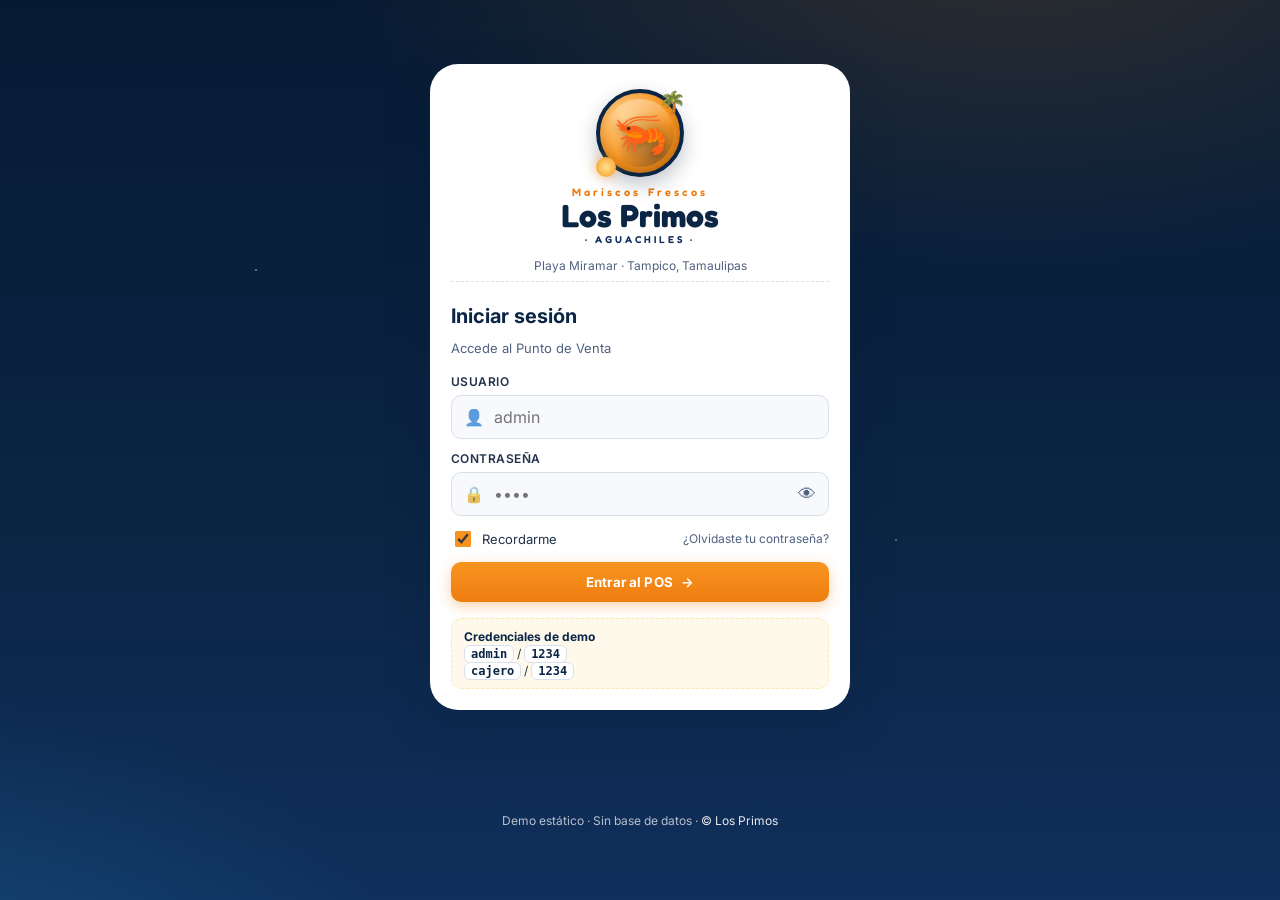
==== pos.html @ 78d5d3b2 "Initial commit: POS demo Mariscos Frescos Los Primos Static POS demo with login, sales, products, me" ====
<!DOCTYPE html>
<html lang="es">
<head>
  <meta charset="UTF-8" />
  <meta name="viewport" content="width=device-width, initial-scale=1.0, viewport-fit=cover" />
  <meta name="theme-color" content="#0b2545" />
  <title>Los Primos · Punto de Venta</title>
  <link rel="stylesheet" href="assets/styles.css" />
  <link rel="preconnect" href="https://fonts.googleapis.com">
  <link rel="preconnect" href="https://fonts.gstatic.com" crossorigin>
  <link href="https://fonts.googleapis.com/css2?family=Fredoka:wght@500;600;700&family=Inter:wght@400;500;600;700;800&display=swap" rel="stylesheet">
</head>
<body class="app-body">
  <!-- Top bar -->
  <header class="topbar">
    <button class="menu-btn" id="openMenu" aria-label="Abrir menú">☰</button>
    <div class="topbar-brand">
      <div class="mini-logo">🦐</div>
      <div class="topbar-title">
        <strong>Los Primos</strong>
        <small id="topbarSection">Punto de Venta</small>
      </div>
    </div>
    <div class="topbar-actions">
      <span class="user-chip" id="userChip">👤 admin</span>
      <button class="btn-ghost" id="logoutBtn" title="Cerrar sesión">Salir</button>
    </div>
  </header>

  <!-- Side navigation -->
  <aside class="sidebar" id="sidebar">
    <div class="sidebar-header">
      <div class="brand-circle small">
        <span class="brand-emoji">🦐</span>
      </div>
      <div>
        <strong>Los Primos</strong>
        <small>Playa Miramar</small>
      </div>
      <button class="close-btn" id="closeMenu" aria-label="Cerrar">✕</button>
    </div>
    <nav class="nav">
      <button class="nav-item active" data-view="venta"><span class="ni">🧾</span> Venta</button>
      <button class="nav-item" data-view="productos"><span class="ni">🐟</span> Productos</button>
      <button class="nav-item" data-view="merma"><span class="ni">🗑️</span> Merma</button>
      <button class="nav-item" data-view="corte-diario"><span class="ni">📅</span> Corte diario</button>
      <button class="nav-item" data-view="corte-mensual"><span class="ni">📊</span> Corte mensual</button>
      <button class="nav-item" data-view="dashboard"><span class="ni">📈</span> Dashboard</button>
    </nav>
    <div class="sidebar-foot">
      <button class="btn-ghost block" id="resetDemo">Reiniciar demo</button>
    </div>
  </aside>
  <div class="scrim" id="scrim"></div>

  <!-- Bottom nav (mobile) -->
  <nav class="bottom-nav">
    <button class="bn-item active" data-view="venta"><span>🧾</span><em>Venta</em></button>
    <button class="bn-item" data-view="productos"><span>🐟</span><em>Productos</em></button>
    <button class="bn-item" data-view="merma"><span>🗑️</span><em>Merma</em></button>
    <button class="bn-item" data-view="corte-diario"><span>📅</span><em>Corte</em></button>
    <button class="bn-item" data-view="dashboard"><span>📈</span><em>Panel</em></button>
  </nav>

  <!-- Main content -->
  <main class="app-main" id="appMain">

    <!-- VIEW: Venta -->
    <section class="view" data-view="venta">
      <div class="pos-grid">
        <div class="pos-products">
          <div class="filter-row">
            <div class="search-box">
              <span>🔎</span>
              <input id="searchProduct" type="search" placeholder="Buscar producto..." />
            </div>
            <div class="chips" id="categoryChips"></div>
          </div>
          <div class="product-grid" id="productGrid"></div>
        </div>

        <aside class="pos-cart">
          <div class="cart-header">
            <h3>Ticket</h3>
            <span class="cart-count" id="cartCount">0 artículos</span>
          </div>
          <div class="cart-items" id="cartItems">
            <div class="empty-state">
              <span>🛒</span>
              <p>Agrega productos para empezar</p>
            </div>
          </div>
          <div class="cart-summary">
            <div class="row"><span>Subtotal</span><strong id="sumSub">$0.00</strong></div>
            <div class="row"><span>IVA (16%)</span><strong id="sumTax">$0.00</strong></div>
            <div class="row total"><span>Total</span><strong id="sumTotal">$0.00</strong></div>
          </div>
          <div class="pay-methods">
            <button class="pay-btn active" data-method="efectivo">💵 Efectivo</button>
            <button class="pay-btn" data-method="tarjeta">💳 Tarjeta</button>
            <button class="pay-btn" data-method="transferencia">📱 Transfer</button>
          </div>
          <button class="btn-primary btn-block big" id="btnCharge" disabled>Cobrar</button>
          <button class="btn-ghost btn-block" id="btnClearCart">Vaciar ticket</button>
        </aside>
      </div>
    </section>

    <!-- VIEW: Productos -->
    <section class="view hidden" data-view="productos">
      <div class="view-head">
        <h2>Productos</h2>
        <p class="muted">Catálogo con costo, precio, margen y stock</p>
      </div>
      <div class="stat-cards">
        <div class="stat-card"><small>Productos</small><strong id="stProd">0</strong></div>
        <div class="stat-card"><small>Valor de inventario</small><strong id="stInv">$0</strong></div>
        <div class="stat-card"><small>Margen promedio</small><strong id="stMarg">0%</strong></div>
        <div class="stat-card"><small>Stock bajo</small><strong id="stLow">0</strong></div>
      </div>
      <div class="table-wrap">
        <table class="data-table" id="productsTable">
          <thead>
            <tr>
              <th>Producto</th>
              <th class="hide-sm">Categoría</th>
              <th>Costo</th>
              <th>Precio</th>
              <th class="hide-sm">Margen</th>
              <th>Stock</th>
            </tr>
          </thead>
          <tbody></tbody>
        </table>
      </div>
    </section>

    <!-- VIEW: Merma -->
    <section class="view hidden" data-view="merma">
      <div class="view-head">
        <h2>Merma</h2>
        <p class="muted">Registra producto perdido, caducado o dañado</p>
      </div>

      <div class="two-col">
        <form class="card" id="mermaForm">
          <h3>Registrar merma</h3>
          <label class="field">
            <span class="field-label">Producto</span>
            <div class="field-input">
              <select id="mermaProd" required></select>
            </div>
          </label>
          <label class="field">
            <span class="field-label">Cantidad</span>
            <div class="field-input">
              <input id="mermaQty" type="number" min="1" value="1" required />
            </div>
          </label>
          <label class="field">
            <span class="field-label">Motivo</span>
            <div class="field-input">
              <select id="mermaReason">
                <option value="Caducidad">Caducidad</option>
                <option value="Dañado">Dañado</option>
                <option value="Mal manejo">Mal manejo</option>
                <option value="Cortesía">Cortesía</option>
                <option value="Otro">Otro</option>
              </select>
            </div>
          </label>
          <button class="btn-primary btn-block" type="submit">Registrar merma</button>
        </form>

        <div class="card">
          <h3>Resumen</h3>
          <div class="stat-cards inline">
            <div class="stat-card"><small>Merma hoy</small><strong id="mermaToday">$0</strong></div>
            <div class="stat-card"><small>Merma del mes</small><strong id="mermaMonth">$0</strong></div>
          </div>
          <div class="table-wrap tight">
            <table class="data-table" id="mermaTable">
              <thead>
                <tr><th>Fecha</th><th>Producto</th><th>Cant.</th><th>Motivo</th><th>Costo</th></tr>
              </thead>
              <tbody></tbody>
            </table>
          </div>
        </div>
      </div>
    </section>

    <!-- VIEW: Corte diario -->
    <section class="view hidden" data-view="corte-diario">
      <div class="view-head">
        <h2>Corte diario</h2>
        <p class="muted">Resumen de ventas del día</p>
      </div>
      <div class="filter-row">
        <label class="field inline">
          <span class="field-label">Fecha</span>
          <div class="field-input"><input type="date" id="cutDate" /></div>
        </label>
      </div>

      <div class="stat-cards">
        <div class="stat-card accent"><small>Total del día</small><strong id="cdTotal">$0</strong></div>
        <div class="stat-card"><small>Tickets</small><strong id="cdTickets">0</strong></div>
        <div class="stat-card"><small>Costo</small><strong id="cdCost">$0</strong></div>
        <div class="stat-card"><small>Utilidad estimada</small><strong id="cdProfit">$0</strong></div>
      </div>

      <div class="two-col">
        <div class="card">
          <h3>Por método de pago</h3>
          <div id="cdByMethod" class="method-list"></div>
        </div>
        <div class="card">
          <h3>Productos vendidos</h3>
          <div class="table-wrap tight">
            <table class="data-table" id="cdProducts">
              <thead><tr><th>Producto</th><th>Cant.</th><th>Ventas</th></tr></thead>
              <tbody></tbody>
            </table>
          </div>
        </div>
      </div>

      <div class="card">
        <h3>Tickets del día</h3>
        <div class="table-wrap tight">
          <table class="data-table" id="cdTicketList">
            <thead><tr><th>Hora</th><th>Ticket</th><th class="hide-sm">Método</th><th>Artículos</th><th>Total</th></tr></thead>
            <tbody></tbody>
          </table>
        </div>
      </div>
    </section>

    <!-- VIEW: Corte mensual -->
    <section class="view hidden" data-view="corte-mensual">
      <div class="view-head">
        <h2>Corte mensual</h2>
        <p class="muted">Consolidado del mes en curso</p>
      </div>
      <div class="filter-row">
        <label class="field inline">
          <span class="field-label">Mes</span>
          <div class="field-input"><input type="month" id="cutMonth" /></div>
        </label>
      </div>

      <div class="stat-cards">
        <div class="stat-card accent"><small>Ventas del mes</small><strong id="cmTotal">$0</strong></div>
        <div class="stat-card"><small>Tickets</small><strong id="cmTickets">0</strong></div>
        <div class="stat-card"><small>Ticket promedio</small><strong id="cmAvg">$0</strong></div>
        <div class="stat-card"><small>Utilidad estimada</small><strong id="cmProfit">$0</strong></div>
        <div class="stat-card warn"><small>Merma del mes</small><strong id="cmMerma">$0</strong></div>
        <div class="stat-card"><small>Mejor día</small><strong id="cmBest">—</strong></div>
      </div>

      <div class="card">
        <h3>Ventas por día</h3>
        <div class="bar-chart" id="cmChart"></div>
      </div>

      <div class="two-col">
        <div class="card">
          <h3>Top productos</h3>
          <div class="table-wrap tight">
            <table class="data-table" id="cmTop">
              <thead><tr><th>Producto</th><th>Cant.</th><th>Ventas</th></tr></thead>
              <tbody></tbody>
            </table>
          </div>
        </div>
        <div class="card">
          <h3>Métodos de pago</h3>
          <div id="cmByMethod" class="method-list"></div>
        </div>
      </div>
    </section>

    <!-- VIEW: Dashboard -->
    <section class="view hidden" data-view="dashboard">
      <div class="view-head">
        <h2>Dashboard</h2>
        <p class="muted">Vista general del negocio</p>
      </div>
      <div class="stat-cards">
        <div class="stat-card accent"><small>Ventas hoy</small><strong id="dbToday">$0</strong></div>
        <div class="stat-card"><small>Ventas del mes</small><strong id="dbMonth">$0</strong></div>
        <div class="stat-card"><small>Utilidad del mes</small><strong id="dbProfit">$0</strong></div>
        <div class="stat-card warn"><small>Merma del mes</small><strong id="dbMerma">$0</strong></div>
      </div>
      <div class="two-col">
        <div class="card">
          <h3>Últimos 7 días</h3>
          <div class="bar-chart small" id="dbChart"></div>
        </div>
        <div class="card">
          <h3>Productos más vendidos</h3>
          <ul class="rank-list" id="dbTop"></ul>
        </div>
      </div>
    </section>

  </main>

  <!-- Charge modal -->
  <div class="modal hidden" id="chargeModal">
    <div class="modal-card">
      <h3>Cobrar</h3>
      <div class="pay-total">
        <span>Total a cobrar</span>
        <strong id="modalTotal">$0.00</strong>
      </div>
      <label class="field">
        <span class="field-label">Recibido</span>
        <div class="field-input">
          <input id="cashReceived" type="number" min="0" step="0.01" />
        </div>
      </label>
      <div class="quick-cash">
        <button data-cash="100">$100</button>
        <button data-cash="200">$200</button>
        <button data-cash="500">$500</button>
        <button data-cash="1000">$1,000</button>
        <button data-cash="exact">Exacto</button>
      </div>
      <div class="pay-change">
        <span>Cambio</span>
        <strong id="cashChange">$0.00</strong>
      </div>
      <div class="modal-actions">
        <button class="btn-ghost" id="cancelCharge">Cancelar</button>
        <button class="btn-primary" id="confirmCharge">Confirmar cobro</button>
      </div>
    </div>
  </div>

  <!-- Ticket modal -->
  <div class="modal hidden" id="ticketModal">
    <div class="modal-card">
      <div class="ticket">
        <div class="ticket-brand">
          <div class="brand-circle small"><span>🦐</span></div>
          <div>
            <strong>Mariscos Frescos Los Primos</strong>
            <small>Playa Miramar · Tampico, Tam.</small>
            <small>Tel. 833 265 0387</small>
          </div>
        </div>
        <div class="ticket-meta">
          <div><span>Ticket</span><strong id="tkNum">#0001</strong></div>
          <div><span>Fecha</span><strong id="tkDate">—</strong></div>
          <div><span>Pago</span><strong id="tkPay">—</strong></div>
        </div>
        <div class="ticket-lines" id="tkLines"></div>
        <div class="ticket-totals">
          <div><span>Subtotal</span><strong id="tkSub">$0.00</strong></div>
          <div><span>IVA</span><strong id="tkTax">$0.00</strong></div>
          <div class="grand"><span>Total</span><strong id="tkTotal">$0.00</strong></div>
        </div>
        <p class="ticket-thanks">¡Gracias por su compra! 🌴🦐</p>
      </div>
      <div class="modal-actions">
        <button class="btn-ghost" id="closeTicket">Cerrar</button>
        <button class="btn-primary" id="newSale">Nueva venta</button>
      </div>
    </div>
  </div>

  <!-- Toasts -->
  <div class="toast-host" id="toastHost"></div>

  <script src="assets/data.js"></script>
  <script src="assets/app.js"></script>
</body>
</html>
---- assets/styles.css ----
/* ============================================================
   Los Primos POS — estilos
   Paleta inspirada en el logo:
   navy #0b2545 / #0f2f5c, naranja #f79420, arena #fff6e6
   ============================================================ */

:root {
  --navy-900: #061a33;
  --navy-800: #0b2545;
  --navy-700: #0f2f5c;
  --navy-600: #17407a;
  --navy-500: #23548f;

  --orange-600: #ef7d10;
  --orange-500: #f79420;
  --orange-400: #ffb04a;

  --sand-50: #fff9ec;
  --sand-100: #fff2d6;
  --sand-200: #ffe6b3;

  --sea-100: #e6f4fb;
  --sea-200: #b9e1f2;
  --sea-500: #2aa4d1;

  --ink-900: #0a1a2f;
  --ink-700: #23324a;
  --ink-500: #4f6180;
  --ink-400: #7889a3;
  --ink-300: #b2becd;
  --ink-200: #d9e0ea;
  --ink-100: #eef2f7;
  --paper: #f7f9fc;
  --white: #ffffff;

  --success: #16a34a;
  --danger: #dc2626;
  --warning: #d97706;

  --radius-xs: 8px;
  --radius-sm: 10px;
  --radius-md: 14px;
  --radius-lg: 20px;
  --radius-xl: 28px;

  --shadow-sm: 0 2px 8px rgba(6, 26, 51, 0.06);
  --shadow-md: 0 8px 24px rgba(6, 26, 51, 0.10);
  --shadow-lg: 0 20px 48px rgba(6, 26, 51, 0.18);

  --font-sans: 'Inter', system-ui, -apple-system, BlinkMacSystemFont, 'Segoe UI', Roboto, Ubuntu, sans-serif;
  --font-display: 'Fredoka', 'Inter', system-ui, sans-serif;
}

* { box-sizing: border-box; }
html, body { margin: 0; padding: 0; }
body {
  font-family: var(--font-sans);
  color: var(--ink-900);
  background: var(--paper);
  -webkit-font-smoothing: antialiased;
  -webkit-tap-highlight-color: transparent;
}
button { font-family: inherit; cursor: pointer; }
a { color: inherit; }
input, select, textarea { font-family: inherit; font-size: 16px; }

.hidden { display: none !important; }
.muted { color: var(--ink-500); }

/* ============================================================
   LOGIN
   ============================================================ */
.login-body {
  min-height: 100dvh;
  min-height: 100vh;
  background:
    radial-gradient(1200px 600px at 80% -10%, rgba(247, 148, 32, 0.18), transparent 60%),
    radial-gradient(900px 500px at -10% 110%, rgba(42, 164, 209, 0.22), transparent 60%),
    linear-gradient(180deg, #061a33 0%, #0b2545 60%, #0f2f5c 100%);
  color: var(--white);
  position: relative;
  overflow-x: hidden;
}
.wave-bg {
  position: absolute; inset: 0;
  background:
    radial-gradient(2px 2px at 20% 30%, rgba(255,255,255,.35) 50%, transparent 60%),
    radial-gradient(1.5px 1.5px at 70% 60%, rgba(255,255,255,.28) 50%, transparent 60%),
    radial-gradient(1px 1px at 40% 80%, rgba(255,255,255,.22) 50%, transparent 60%),
    radial-gradient(1.2px 1.2px at 85% 20%, rgba(255,255,255,.3) 50%, transparent 60%);
  pointer-events: none;
}
.login-shell {
  position: relative;
  display: grid;
  place-items: center;
  gap: 24px;
  padding: 24px 16px 32px;
  min-height: 100dvh;
}
.login-card {
  width: 100%;
  max-width: 420px;
  background: var(--white);
  color: var(--ink-900);
  border-radius: var(--radius-xl);
  padding: 24px 20px 20px;
  box-shadow: var(--shadow-lg);
  border: 1px solid rgba(255,255,255,.5);
}
.brand-badge {
  display: grid;
  place-items: center;
  gap: 6px;
  padding-bottom: 8px;
  border-bottom: 1px dashed var(--ink-200);
  margin-bottom: 18px;
}
.brand-circle {
  width: 88px; height: 88px;
  border-radius: 50%;
  background:
    radial-gradient(circle at 30% 30%, #ffcf87, #f79420 55%, #c96b0a 100%);
  border: 4px solid var(--navy-800);
  display: grid; place-items: center;
  position: relative;
  box-shadow: 0 8px 20px rgba(6,26,51,.25), inset 0 -4px 10px rgba(0,0,0,.15);
}
.brand-circle::before {
  content: "";
  position: absolute; inset: 6px;
  border-radius: 50%;
  background:
    linear-gradient(180deg, rgba(255,255,255,.35), transparent 40%),
    radial-gradient(circle at 70% 80%, rgba(11,37,69,.35), transparent 50%);
  pointer-events: none;
}
.brand-emoji {
  font-size: 44px;
  filter: drop-shadow(0 2px 3px rgba(0,0,0,.25));
  z-index: 1;
}
.brand-palms {
  position: absolute; right: -6px; top: -4px; font-size: 22px;
  transform: rotate(15deg);
}
.brand-sun {
  position: absolute; left: -4px; bottom: -4px;
  width: 20px; height: 20px; border-radius: 50%;
  background: radial-gradient(circle, #ffe28a, #f79420);
  box-shadow: 0 0 12px rgba(247,148,32,.6);
}
.brand-circle.small { width: 40px; height: 40px; border-width: 2px; box-shadow: none; }
.brand-circle.small .brand-emoji { font-size: 22px; }

.brand-title {
  margin: 4px 0 2px;
  text-align: center;
  line-height: 1;
  font-family: var(--font-display);
}
.brand-top {
  display: block;
  font-size: 11px;
  letter-spacing: .28em;
  color: var(--orange-600);
  font-weight: 600;
}
.brand-name {
  display: block;
  font-size: 32px;
  color: var(--navy-800);
  font-weight: 700;
  margin: 2px 0;
}
.brand-sub {
  display: block;
  font-size: 10px;
  letter-spacing: .3em;
  color: var(--navy-700);
  font-weight: 600;
}
.brand-location {
  margin: 6px 0 0;
  font-size: 12px;
  color: var(--ink-500);
  text-align: center;
}

.login-form { display: grid; gap: 12px; }
.form-title { margin: 4px 0 0; font-size: 20px; color: var(--navy-800); }
.form-hint { margin: 0 0 6px; color: var(--ink-500); font-size: 13px; }

.field { display: grid; gap: 6px; }
.field-label {
  font-size: 12px; font-weight: 600;
  color: var(--ink-700); letter-spacing: .04em;
  text-transform: uppercase;
}
.field-input {
  display: flex; align-items: center; gap: 8px;
  background: var(--paper);
  border: 1px solid var(--ink-200);
  border-radius: var(--radius-sm);
  padding: 10px 12px;
  transition: border-color .15s, background .15s, box-shadow .15s;
}
.field-input:focus-within {
  border-color: var(--orange-500);
  background: var(--white);
  box-shadow: 0 0 0 3px rgba(247,148,32,.18);
}
.field-input input, .field-input select {
  border: 0; outline: 0; background: transparent;
  width: 100%; color: var(--ink-900);
}
.field-icon { font-size: 16px; opacity: .7; }
.toggle-eye {
  background: transparent; border: 0; color: var(--ink-500);
  font-size: 18px; padding: 0; line-height: 1;
}
.field.inline { flex: 1; }

.row-between { display: flex; justify-content: space-between; align-items: center; }
.checkbox { display: flex; gap: 8px; align-items: center; font-size: 13px; color: var(--ink-700); }
.checkbox input { width: 16px; height: 16px; accent-color: var(--orange-500); }
.link-muted { font-size: 12px; color: var(--ink-500); text-decoration: none; }
.link-muted:hover { color: var(--orange-600); }

.btn-primary, .btn-ghost {
  border: 0; border-radius: var(--radius-sm);
  font-weight: 700; letter-spacing: .01em;
  padding: 12px 16px;
  display: inline-flex; align-items: center; justify-content: center; gap: 8px;
  transition: transform .05s ease, box-shadow .15s, background .15s, color .15s;
}
.btn-primary {
  background: linear-gradient(180deg, var(--orange-500), var(--orange-600));
  color: var(--white);
  box-shadow: 0 4px 14px rgba(239,125,16,.35);
}
.btn-primary:hover { box-shadow: 0 6px 18px rgba(239,125,16,.45); }
.btn-primary:active { transform: translateY(1px); }
.btn-primary:disabled {
  background: var(--ink-200); color: var(--ink-500);
  cursor: not-allowed; box-shadow: none;
}
.btn-primary.big { padding: 14px 16px; font-size: 16px; }
.btn-ghost {
  background: var(--ink-100); color: var(--ink-700);
}
.btn-ghost:hover { background: var(--ink-200); }
.btn-block { width: 100%; }
.block { display: block; width: 100%; }

.alert-error {
  background: #fee2e2; color: #7f1d1d;
  padding: 10px 12px; border-radius: var(--radius-sm);
  font-size: 13px; border: 1px solid #fecaca;
}

.demo-creds {
  margin-top: 4px;
  background: var(--sand-50); border: 1px dashed var(--sand-200);
  border-radius: var(--radius-sm); padding: 10px 12px;
  font-size: 12px; color: var(--ink-700);
  display: grid; gap: 2px;
}
.demo-creds strong { color: var(--navy-800); }
.demo-creds code {
  background: var(--white); padding: 1px 6px; border-radius: 6px;
  border: 1px solid var(--ink-200); color: var(--navy-800);
  font-weight: 600;
}

.login-foot {
  color: rgba(255,255,255,.7);
  font-size: 12px; text-align: center;
}
.login-foot span { color: rgba(255,255,255,.9); }

/* ============================================================
   APP LAYOUT
   ============================================================ */
.app-body {
  min-height: 100dvh;
  min-height: 100vh;
  background: var(--paper);
  padding-bottom: 76px; /* space for bottom nav on mobile */
}
.topbar {
  position: sticky; top: 0; z-index: 50;
  display: flex; align-items: center; gap: 12px;
  padding: 10px 14px;
  background: linear-gradient(180deg, var(--navy-800), var(--navy-700));
  color: var(--white);
  box-shadow: var(--shadow-sm);
  padding-top: calc(10px + env(safe-area-inset-top));
}
.menu-btn, .close-btn {
  background: rgba(255,255,255,.08);
  border: 1px solid rgba(255,255,255,.14);
  color: var(--white);
  width: 40px; height: 40px; border-radius: 10px;
  font-size: 20px; display: grid; place-items: center;
}
.close-btn { background: transparent; border: 0; margin-left: auto; }
.topbar-brand { display: flex; align-items: center; gap: 10px; }
.mini-logo {
  width: 36px; height: 36px; border-radius: 50%;
  background: radial-gradient(circle at 30% 30%, #ffcf87, #f79420 60%, #c96b0a);
  display: grid; place-items: center; font-size: 18px;
  border: 2px solid rgba(255,255,255,.9);
  box-shadow: inset 0 -3px 6px rgba(0,0,0,.2);
}
.topbar-title { display: grid; line-height: 1.15; }
.topbar-title strong { font-family: var(--font-display); font-weight: 700; font-size: 16px; }
.topbar-title small { color: rgba(255,255,255,.7); font-size: 11px; }
.topbar-actions { margin-left: auto; display: flex; gap: 8px; align-items: center; }
.user-chip {
  background: rgba(255,255,255,.1);
  padding: 6px 10px; border-radius: 999px;
  font-size: 12px; border: 1px solid rgba(255,255,255,.15);
}
.topbar .btn-ghost {
  background: rgba(255,255,255,.1); color: var(--white);
  padding: 8px 12px; font-size: 13px;
  border: 1px solid rgba(255,255,255,.15);
}
.topbar .btn-ghost:hover { background: rgba(255,255,255,.16); }

/* Sidebar */
.sidebar {
  position: fixed; top: 0; left: 0; bottom: 0;
  width: 260px;
  background: var(--white);
  color: var(--ink-900);
  z-index: 100;
  transform: translateX(-100%);
  transition: transform .2s ease;
  display: flex; flex-direction: column;
  box-shadow: var(--shadow-lg);
}
.sidebar.open { transform: translateX(0); }
.sidebar-header {
  display: flex; align-items: center; gap: 10px;
  padding: 14px;
  border-bottom: 1px solid var(--ink-100);
  background: linear-gradient(180deg, var(--navy-800), var(--navy-700));
  color: var(--white);
}
.sidebar-header strong { display: block; font-family: var(--font-display); font-size: 16px; }
.sidebar-header small { display: block; color: rgba(255,255,255,.7); font-size: 11px; }
.sidebar .close-btn { color: var(--white); }
.nav {
  padding: 10px;
  display: grid; gap: 2px;
  overflow-y: auto;
  flex: 1;
}
.nav-item {
  display: flex; align-items: center; gap: 10px;
  padding: 12px 12px; border-radius: 10px;
  border: 0; background: transparent;
  color: var(--ink-700); font-weight: 500;
  text-align: left; font-size: 15px;
}
.nav-item:hover { background: var(--ink-100); }
.nav-item.active {
  background: linear-gradient(90deg, rgba(247,148,32,.12), transparent);
  color: var(--navy-800); font-weight: 700;
  box-shadow: inset 3px 0 0 var(--orange-500);
}
.nav-item .ni { font-size: 18px; width: 22px; text-align: center; }
.sidebar-foot { padding: 12px; border-top: 1px solid var(--ink-100); }

.scrim {
  position: fixed; inset: 0;
  background: rgba(6,26,51,.5);
  z-index: 90;
  opacity: 0; pointer-events: none;
  transition: opacity .2s;
}
.scrim.show { opacity: 1; pointer-events: auto; }

/* Bottom nav (mobile) */
.bottom-nav {
  position: fixed; left: 0; right: 0; bottom: 0;
  background: var(--white);
  display: grid;
  grid-template-columns: repeat(5, 1fr);
  border-top: 1px solid var(--ink-100);
  z-index: 40;
  padding-bottom: env(safe-area-inset-bottom);
  box-shadow: 0 -6px 16px rgba(6,26,51,.06);
}
.bn-item {
  border: 0; background: transparent;
  color: var(--ink-500);
  padding: 8px 4px 6px;
  display: grid; place-items: center; gap: 2px;
  font-size: 10px; font-weight: 600;
}
.bn-item span { font-size: 20px; line-height: 1; }
.bn-item em { font-style: normal; font-size: 11px; }
.bn-item.active { color: var(--navy-800); }
.bn-item.active span { transform: translateY(-1px); filter: drop-shadow(0 3px 4px rgba(239,125,16,.3)); }
.bn-item.active::after {
  content: "";
  width: 24px; height: 3px;
  background: var(--orange-500);
  border-radius: 3px;
  margin-top: 2px;
}

/* Main */
.app-main {
  padding: 14px 12px 20px;
  max-width: 1400px;
  margin: 0 auto;
}
.view-head { margin: 4px 4px 12px; }
.view-head h2 { margin: 0; font-family: var(--font-display); color: var(--navy-800); font-size: 22px; }
.view-head p { margin: 2px 0 0; font-size: 13px; }

/* ============================================================
   POS: Products + Cart
   ============================================================ */
.pos-grid {
  display: grid;
  grid-template-columns: 1fr;
  gap: 12px;
}

.filter-row {
  display: flex; align-items: center; gap: 8px;
  flex-wrap: wrap;
  margin-bottom: 10px;
}
.search-box {
  flex: 1;
  min-width: 200px;
  display: flex; align-items: center; gap: 8px;
  background: var(--white); border: 1px solid var(--ink-200);
  border-radius: 999px; padding: 8px 14px;
  box-shadow: var(--shadow-sm);
}
.search-box input {
  border: 0; outline: 0; background: transparent;
  width: 100%; font-size: 14px;
}
.chips { display: flex; gap: 6px; overflow-x: auto; padding-bottom: 4px; }
.chips::-webkit-scrollbar { display: none; }
.chip {
  border: 1px solid var(--ink-200);
  background: var(--white);
  padding: 6px 12px; border-radius: 999px;
  font-size: 12px; font-weight: 600; color: var(--ink-700);
  white-space: nowrap;
}
.chip.active {
  background: var(--navy-800); color: var(--white);
  border-color: var(--navy-800);
}

.product-grid {
  display: grid;
  grid-template-columns: repeat(auto-fill, minmax(140px, 1fr));
  gap: 10px;
}
.product-card {
  background: var(--white);
  border: 1px solid var(--ink-100);
  border-radius: var(--radius-md);
  padding: 10px;
  display: grid; gap: 6px;
  text-align: left;
  color: var(--ink-900);
  box-shadow: var(--shadow-sm);
  transition: transform .05s, box-shadow .15s, border-color .15s;
  position: relative;
  overflow: hidden;
}
.product-card:hover { box-shadow: var(--shadow-md); border-color: var(--orange-400); }
.product-card:active { transform: scale(.98); }
.product-card .thumb {
  aspect-ratio: 1 / 1;
  border-radius: var(--radius-sm);
  display: grid; place-items: center;
  font-size: 40px;
  background: linear-gradient(135deg, var(--sea-100), var(--sand-100));
  position: relative;
  overflow: hidden;
}
.product-card .thumb::after {
  content: "";
  position: absolute; inset: 0;
  background: radial-gradient(circle at 30% 20%, rgba(255,255,255,.6), transparent 40%);
  pointer-events: none;
}
.product-card .cat {
  position: absolute; top: 8px; left: 8px;
  background: rgba(11,37,69,.85); color: white;
  font-size: 9px; padding: 2px 6px; border-radius: 999px;
  letter-spacing: .06em; font-weight: 700; text-transform: uppercase;
  z-index: 2;
}
.product-card .name {
  font-weight: 700; font-size: 13.5px; line-height: 1.2;
  color: var(--navy-800);
  min-height: 32px;
}
.product-card .price-row {
  display: flex; align-items: baseline; justify-content: space-between; gap: 6px;
}
.product-card .price {
  font-family: var(--font-display);
  font-size: 18px; font-weight: 700; color: var(--orange-600);
}
.product-card .stock {
  font-size: 10px; color: var(--ink-500);
  background: var(--ink-100); border-radius: 999px; padding: 2px 6px;
}
.product-card .stock.low { color: var(--danger); background: #fee2e2; }
.product-card .stock.out { color: var(--white); background: var(--danger); }
.product-card[disabled] { opacity: .55; pointer-events: none; }

/* Cart */
.pos-cart {
  background: var(--white);
  border-radius: var(--radius-md);
  padding: 12px;
  border: 1px solid var(--ink-100);
  box-shadow: var(--shadow-sm);
  display: flex; flex-direction: column; gap: 10px;
}
.cart-header {
  display: flex; align-items: center; justify-content: space-between;
}
.cart-header h3 { margin: 0; font-size: 16px; color: var(--navy-800); font-family: var(--font-display); }
.cart-count { font-size: 12px; color: var(--ink-500); }
.cart-items {
  display: grid; gap: 8px;
  max-height: 340px;
  overflow-y: auto;
}
.empty-state {
  padding: 24px 8px; text-align: center; color: var(--ink-400);
  display: grid; place-items: center; gap: 4px;
}
.empty-state span { font-size: 36px; }
.cart-item {
  display: grid;
  grid-template-columns: 1fr auto;
  gap: 8px;
  padding: 10px; border-radius: var(--radius-sm);
  background: var(--paper);
  border: 1px solid var(--ink-100);
}
.cart-item .ci-main { display: grid; gap: 4px; min-width: 0; }
.cart-item .ci-name { font-weight: 700; font-size: 13.5px; color: var(--navy-800); overflow: hidden; text-overflow: ellipsis; white-space: nowrap; }
.cart-item .ci-price { font-size: 12px; color: var(--ink-500); }
.cart-item .ci-total { font-weight: 700; color: var(--orange-600); text-align: right; }
.qty-ctrl {
  display: flex; align-items: center; gap: 4px;
  margin-top: 2px;
}
.qty-btn {
  width: 26px; height: 26px; border-radius: 8px;
  background: var(--white); border: 1px solid var(--ink-200);
  font-size: 14px; font-weight: 700; color: var(--navy-800);
  display: grid; place-items: center;
}
.qty-btn:hover { background: var(--ink-100); }
.qty-val { min-width: 24px; text-align: center; font-weight: 700; }
.cart-item .rem {
  background: transparent; border: 0; color: var(--danger);
  font-size: 16px; padding: 4px;
}

.cart-summary {
  border-top: 1px dashed var(--ink-200);
  padding-top: 10px;
  display: grid; gap: 4px;
}
.cart-summary .row {
  display: flex; justify-content: space-between; font-size: 13px; color: var(--ink-700);
}
.cart-summary .row.total {
  border-top: 1px dashed var(--ink-200);
  margin-top: 6px; padding-top: 8px;
  font-size: 15px;
}
.cart-summary .row.total strong { color: var(--orange-600); font-size: 20px; font-family: var(--font-display); }

.pay-methods { display: grid; grid-template-columns: repeat(3, 1fr); gap: 6px; }
.pay-btn {
  padding: 10px 6px; border-radius: 10px;
  background: var(--ink-100); border: 1px solid transparent;
  color: var(--ink-700); font-size: 12px; font-weight: 600;
}
.pay-btn.active {
  background: var(--sand-50); border-color: var(--orange-400);
  color: var(--navy-800);
  box-shadow: inset 0 0 0 1px var(--orange-400);
}

/* ============================================================
   Cards, tables, stats (shared)
   ============================================================ */
.stat-cards {
  display: grid;
  grid-template-columns: repeat(2, 1fr);
  gap: 10px;
  margin-bottom: 12px;
}
.stat-cards.inline { grid-template-columns: repeat(2, 1fr); margin-bottom: 8px; }
.stat-card {
  background: var(--white);
  border: 1px solid var(--ink-100);
  border-radius: var(--radius-md);
  padding: 12px;
  box-shadow: var(--shadow-sm);
  display: grid; gap: 4px;
}
.stat-card small { color: var(--ink-500); font-size: 12px; font-weight: 600; }
.stat-card strong { font-family: var(--font-display); font-size: 22px; color: var(--navy-800); }
.stat-card.accent { background: linear-gradient(135deg, var(--navy-800), var(--navy-700)); color: var(--white); border: 0; }
.stat-card.accent small { color: rgba(255,255,255,.75); }
.stat-card.accent strong { color: var(--orange-400); }
.stat-card.warn strong { color: var(--warning); }

.card {
  background: var(--white);
  border: 1px solid var(--ink-100);
  border-radius: var(--radius-md);
  padding: 14px;
  box-shadow: var(--shadow-sm);
  margin-bottom: 12px;
}
.card h3 {
  margin: 0 0 10px; font-size: 15px;
  color: var(--navy-800); font-family: var(--font-display);
}

.two-col { display: grid; grid-template-columns: 1fr; gap: 12px; }

.table-wrap { overflow-x: auto; border-radius: var(--radius-sm); }
.table-wrap.tight { max-height: 320px; overflow-y: auto; }
.data-table { width: 100%; border-collapse: collapse; font-size: 13px; }
.data-table th, .data-table td {
  padding: 10px 8px; text-align: left; border-bottom: 1px solid var(--ink-100);
  white-space: nowrap;
}
.data-table th {
  background: var(--paper); color: var(--ink-500);
  font-size: 11px; text-transform: uppercase; letter-spacing: .06em;
  position: sticky; top: 0; z-index: 1;
}
.data-table tbody tr:hover { background: var(--sand-50); }
.data-table td.num, .data-table th.num { text-align: right; font-variant-numeric: tabular-nums; }
.pill {
  display: inline-block;
  padding: 2px 8px; border-radius: 999px;
  font-size: 11px; font-weight: 700;
  background: var(--ink-100); color: var(--ink-700);
}
.pill.good { background: #dcfce7; color: #14532d; }
.pill.warn { background: #fef3c7; color: #78350f; }
.pill.bad { background: #fee2e2; color: #7f1d1d; }

.method-list { display: grid; gap: 8px; }
.method-row {
  display: flex; align-items: center; justify-content: space-between;
  padding: 10px 12px;
  background: var(--paper); border: 1px solid var(--ink-100);
  border-radius: 10px;
}
.method-row .m-left { display: flex; align-items: center; gap: 8px; }
.method-row .m-total { font-weight: 700; color: var(--navy-800); }
.method-row small { color: var(--ink-500); }

.rank-list { list-style: none; padding: 0; margin: 0; display: grid; gap: 6px; }
.rank-list li {
  display: flex; align-items: center; gap: 10px;
  padding: 8px 10px; background: var(--paper);
  border-radius: 10px; border: 1px solid var(--ink-100);
}
.rank-list .rank {
  width: 26px; height: 26px; border-radius: 8px;
  background: var(--navy-800); color: var(--white);
  display: grid; place-items: center; font-weight: 700; font-size: 12px;
}
.rank-list .name { flex: 1; font-weight: 600; font-size: 13px; color: var(--navy-800); }
.rank-list .amt { font-weight: 700; color: var(--orange-600); font-family: var(--font-display); }

/* Bar chart (pure CSS) */
.bar-chart {
  display: grid; grid-auto-flow: column;
  grid-auto-columns: minmax(24px, 1fr);
  gap: 8px; align-items: end;
  height: 180px; padding-top: 10px;
  border-bottom: 1px solid var(--ink-100);
}
.bar-chart.small { height: 130px; }
.bar {
  position: relative;
  background: linear-gradient(180deg, var(--orange-400), var(--orange-600));
  border-radius: 8px 8px 2px 2px;
  min-height: 2px;
  transition: height .25s;
}
.bar::after {
  content: attr(data-label);
  position: absolute; left: 50%; bottom: -22px;
  transform: translateX(-50%);
  font-size: 10px; color: var(--ink-500);
  white-space: nowrap;
}
.bar span {
  position: absolute; left: 50%; top: -18px;
  transform: translateX(-50%);
  font-size: 10px; font-weight: 700; color: var(--navy-800);
}
.bar-chart-wrap { padding-bottom: 24px; }

/* ============================================================
   Modals
   ============================================================ */
.modal {
  position: fixed; inset: 0;
  background: rgba(6,26,51,.55);
  z-index: 200;
  display: grid; place-items: center;
  padding: 16px;
  animation: fadeIn .15s ease;
}
@keyframes fadeIn { from { opacity: 0 } to { opacity: 1 } }
.modal-card {
  background: var(--white);
  border-radius: var(--radius-lg);
  padding: 18px;
  width: 100%; max-width: 420px;
  box-shadow: var(--shadow-lg);
  max-height: 92vh; overflow-y: auto;
}
.modal-card h3 {
  margin: 0 0 12px; font-family: var(--font-display); color: var(--navy-800);
}
.modal-actions {
  display: flex; gap: 8px; margin-top: 14px;
}
.modal-actions .btn-primary, .modal-actions .btn-ghost { flex: 1; }

.pay-total, .pay-change {
  display: flex; justify-content: space-between; align-items: baseline;
  background: var(--paper); border: 1px solid var(--ink-100);
  padding: 12px 14px; border-radius: var(--radius-sm); margin-bottom: 12px;
}
.pay-total strong { font-family: var(--font-display); color: var(--navy-800); font-size: 22px; }
.pay-change strong { font-family: var(--font-display); color: var(--success); font-size: 22px; }

.quick-cash {
  display: grid; grid-template-columns: repeat(5, 1fr); gap: 6px;
  margin: 8px 0 12px;
}
.quick-cash button {
  padding: 8px 4px; border-radius: 10px;
  background: var(--ink-100); border: 0;
  font-size: 12px; font-weight: 600; color: var(--ink-700);
}
.quick-cash button:hover { background: var(--sand-100); color: var(--navy-800); }

/* Ticket */
.ticket {
  background: var(--paper);
  border: 1px dashed var(--ink-300);
  border-radius: var(--radius-sm);
  padding: 14px;
  font-family: 'Courier New', monospace;
  color: var(--ink-900);
}
.ticket-brand {
  display: flex; gap: 10px; align-items: center;
  padding-bottom: 8px; border-bottom: 1px dashed var(--ink-300);
}
.ticket-brand strong { display: block; font-family: var(--font-display); color: var(--navy-800); font-size: 14px; }
.ticket-brand small { display: block; font-size: 11px; color: var(--ink-500); font-family: var(--font-sans); }
.ticket-meta {
  display: grid; grid-template-columns: repeat(3, 1fr); gap: 6px;
  padding: 8px 0; border-bottom: 1px dashed var(--ink-300); font-size: 11px;
}
.ticket-meta span { color: var(--ink-500); display: block; }
.ticket-meta strong { color: var(--navy-800); }
.ticket-lines { padding: 8px 0; display: grid; gap: 4px; font-size: 12px; }
.ticket-lines .tl {
  display: grid; grid-template-columns: 1fr auto; gap: 8px;
}
.ticket-lines .tl small { color: var(--ink-500); }
.ticket-totals { padding-top: 8px; border-top: 1px dashed var(--ink-300); display: grid; gap: 4px; font-size: 12px; }
.ticket-totals div { display: flex; justify-content: space-between; }
.ticket-totals .grand { font-size: 15px; font-weight: 700; color: var(--navy-800); }
.ticket-thanks { text-align: center; margin: 10px 0 0; font-size: 12px; color: var(--ink-500); font-family: var(--font-sans); }

/* Toasts */
.toast-host {
  position: fixed; left: 0; right: 0; bottom: 90px;
  display: grid; gap: 6px; padding: 0 16px;
  z-index: 500; pointer-events: none;
}
.toast {
  background: var(--navy-800); color: var(--white);
  padding: 10px 14px; border-radius: 12px;
  font-size: 13px; box-shadow: var(--shadow-md);
  animation: slideUp .2s ease;
  max-width: 400px; margin: 0 auto;
  pointer-events: auto;
}
.toast.success { background: var(--success); }
.toast.error { background: var(--danger); }
@keyframes slideUp { from { transform: translateY(20px); opacity: 0 } to { transform: translateY(0); opacity: 1 } }

/* ============================================================
   RESPONSIVE
   ============================================================ */
@media (min-width: 640px) {
  .stat-cards { grid-template-columns: repeat(4, 1fr); }
  .two-col { grid-template-columns: 1fr 1fr; }
  .quick-cash { grid-template-columns: repeat(5, 1fr); }
}

@media (min-width: 900px) {
  /* Hide bottom nav, show persistent sidebar */
  .bottom-nav { display: none; }
  .app-body { padding-left: 260px; padding-bottom: 20px; }
  .sidebar { transform: translateX(0); box-shadow: none; border-right: 1px solid var(--ink-100); }
  .sidebar .close-btn, .menu-btn { display: none; }
  .scrim { display: none; }
  .topbar { padding-left: 20px; }

  .pos-grid {
    grid-template-columns: 1fr 380px;
    align-items: start;
  }
  .pos-cart {
    position: sticky; top: 72px;
    max-height: calc(100dvh - 92px);
  }
  .cart-items { max-height: none; }
}

@media (min-width: 1200px) {
  .product-grid { grid-template-columns: repeat(auto-fill, minmax(160px, 1fr)); }
  .pos-grid { grid-template-columns: 1fr 420px; }
}

@media (max-width: 480px) {
  .hide-sm { display: none; }
  .product-grid { grid-template-columns: repeat(2, 1fr); }
  .stat-cards { grid-template-columns: repeat(2, 1fr); }
  .brand-name { font-size: 28px; }
  .topbar-title strong { font-size: 14px; }
  .user-chip { display: none; }
}
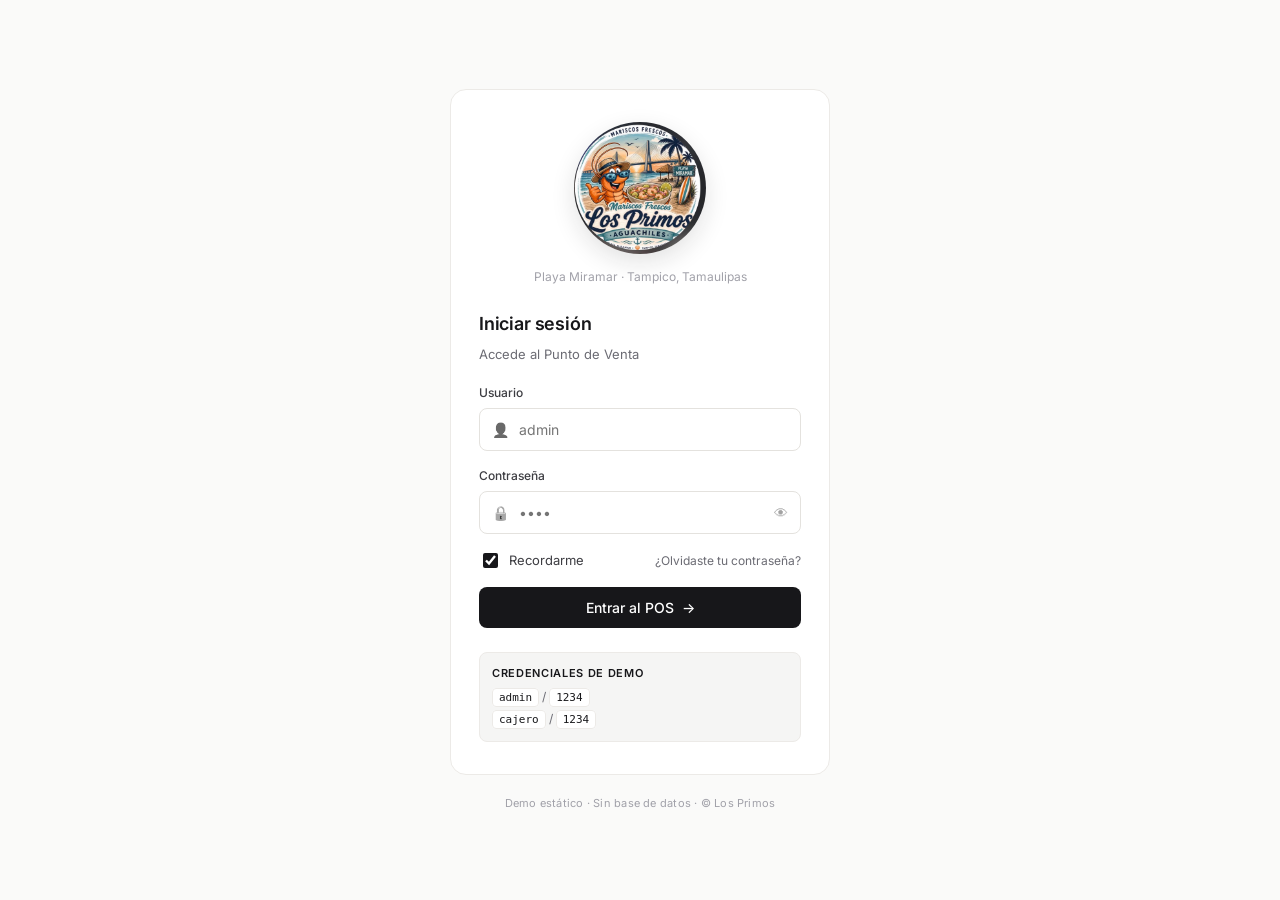
==== commit 8d916ab3: "Redesign: minimalist look, real logo, mobile bottom-sheet cart - Rework CSS to a restrained neutral " ====
--- a/pos.html
+++ b/pos.html
@@ -15,7 +15,7 @@
   <header class="topbar">
     <button class="menu-btn" id="openMenu" aria-label="Abrir menú">☰</button>
     <div class="topbar-brand">
-      <div class="mini-logo">🦐</div>
+      <img src="assets/logo.png" alt="Los Primos" class="mini-logo" />
       <div class="topbar-title">
         <strong>Los Primos</strong>
         <small id="topbarSection">Punto de Venta</small>
@@ -30,9 +30,7 @@
   <!-- Side navigation -->
   <aside class="sidebar" id="sidebar">
     <div class="sidebar-header">
-      <div class="brand-circle small">
-        <span class="brand-emoji">🦐</span>
-      </div>
+      <img src="assets/logo.png" alt="Los Primos" class="side-logo" />
       <div>
         <strong>Los Primos</strong>
         <small>Playa Miramar</small>
@@ -53,6 +51,16 @@
   </aside>
   <div class="scrim" id="scrim"></div>
 
+  <!-- Floating cart bar (mobile) -->
+  <button class="cart-fab hidden" id="cartFab" type="button">
+    <span class="cf-count" id="cfCount">0</span>
+    <span class="cf-label">Ver ticket</span>
+    <span class="cf-total" id="cfTotal">$0.00</span>
+  </button>
+
+  <!-- Cart sheet scrim (mobile) -->
+  <div class="cart-scrim" id="cartScrim"></div>
+
   <!-- Bottom nav (mobile) -->
   <nav class="bottom-nav">
     <button class="bn-item active" data-view="venta"><span>🧾</span><em>Venta</em></button>
@@ -68,7 +76,7 @@
     <!-- VIEW: Venta -->
     <section class="view" data-view="venta">
       <div class="pos-grid">
-        <div class="pos-products">
+        <div class="pos-products" id="posProducts">
           <div class="filter-row">
             <div class="search-box">
               <span>🔎</span>
@@ -79,10 +87,13 @@
           <div class="product-grid" id="productGrid"></div>
         </div>
 
-        <aside class="pos-cart">
+        <aside class="pos-cart" id="posCart">
           <div class="cart-header">
             <h3>Ticket</h3>
-            <span class="cart-count" id="cartCount">0 artículos</span>
+            <div class="cart-header-right">
+              <span class="cart-count" id="cartCount">0 artículos</span>
+              <button class="sheet-close" id="closeCart" aria-label="Cerrar ticket">✕</button>
+            </div>
           </div>
           <div class="cart-items" id="cartItems">
             <div class="empty-state">
@@ -344,7 +355,7 @@
     <div class="modal-card">
       <div class="ticket">
         <div class="ticket-brand">
-          <div class="brand-circle small"><span>🦐</span></div>
+          <img src="assets/logo.png" alt="Los Primos" class="ticket-logo" />
           <div>
             <strong>Mariscos Frescos Los Primos</strong>
             <small>Playa Miramar · Tampico, Tam.</small>
--- a/assets/styles.css
+++ b/assets/styles.css
@@ -1,71 +1,64 @@
 /* ============================================================
-   Los Primos POS — estilos
-   Paleta inspirada en el logo:
-   navy #0b2545 / #0f2f5c, naranja #f79420, arena #fff6e6
+   Los Primos POS — diseño minimalista
+   Paleta reducida: blanco, negro suave, gris hueso.
+   Único acento: naranja de la marca.
    ============================================================ */
 
 :root {
-  --navy-900: #061a33;
-  --navy-800: #0b2545;
-  --navy-700: #0f2f5c;
-  --navy-600: #17407a;
-  --navy-500: #23548f;
-
-  --orange-600: #ef7d10;
-  --orange-500: #f79420;
-  --orange-400: #ffb04a;
-
-  --sand-50: #fff9ec;
-  --sand-100: #fff2d6;
-  --sand-200: #ffe6b3;
-
-  --sea-100: #e6f4fb;
-  --sea-200: #b9e1f2;
-  --sea-500: #2aa4d1;
-
-  --ink-900: #0a1a2f;
-  --ink-700: #23324a;
-  --ink-500: #4f6180;
-  --ink-400: #7889a3;
-  --ink-300: #b2becd;
-  --ink-200: #d9e0ea;
-  --ink-100: #eef2f7;
-  --paper: #f7f9fc;
-  --white: #ffffff;
-
-  --success: #16a34a;
-  --danger: #dc2626;
-  --warning: #d97706;
-
-  --radius-xs: 8px;
-  --radius-sm: 10px;
-  --radius-md: 14px;
-  --radius-lg: 20px;
-  --radius-xl: 28px;
-
-  --shadow-sm: 0 2px 8px rgba(6, 26, 51, 0.06);
-  --shadow-md: 0 8px 24px rgba(6, 26, 51, 0.10);
-  --shadow-lg: 0 20px 48px rgba(6, 26, 51, 0.18);
-
-  --font-sans: 'Inter', system-ui, -apple-system, BlinkMacSystemFont, 'Segoe UI', Roboto, Ubuntu, sans-serif;
-  --font-display: 'Fredoka', 'Inter', system-ui, sans-serif;
+  /* Neutrals */
+  --bg:          #fafaf9;
+  --surface:     #ffffff;
+  --surface-2:   #f5f5f4;
+  --line:        #eceae7;
+  --line-2:      #e4e2de;
+
+  --ink:         #17171a;
+  --ink-2:       #3d3d42;
+  --ink-3:       #6b6b73;
+  --ink-4:       #a1a1a9;
+  --ink-5:       #cbc9c5;
+
+  /* Brand */
+  --accent:      #ea6a1f;   /* naranja Los Primos, un poco más terroso */
+  --accent-2:    #c7541a;
+  --accent-soft: #fdece0;
+  --navy:        #101c30;   /* usado con moderación */
+
+  /* Semantic */
+  --success:     #16794a;
+  --success-soft:#e5f4ec;
+  --danger:      #b3261e;
+  --danger-soft: #fbe9e8;
+  --warning:     #a35b00;
+  --warning-soft:#fbeed9;
+
+  --radius:      12px;
+  --radius-sm:   8px;
+  --radius-lg:   16px;
+
+  --font: 'Inter', system-ui, -apple-system, BlinkMacSystemFont, 'Segoe UI', Roboto, sans-serif;
+
+  --shadow-1: 0 1px 2px rgba(23, 23, 26, .04);
+  --shadow-2: 0 6px 24px rgba(23, 23, 26, .08);
 }
 
 * { box-sizing: border-box; }
 html, body { margin: 0; padding: 0; }
 body {
-  font-family: var(--font-sans);
-  color: var(--ink-900);
-  background: var(--paper);
+  font-family: var(--font);
+  color: var(--ink);
+  background: var(--bg);
+  font-size: 15px;
+  line-height: 1.5;
   -webkit-font-smoothing: antialiased;
   -webkit-tap-highlight-color: transparent;
 }
 button { font-family: inherit; cursor: pointer; }
 a { color: inherit; }
-input, select, textarea { font-family: inherit; font-size: 16px; }
+input, select, textarea { font-family: inherit; font-size: 15px; color: inherit; }
 
 .hidden { display: none !important; }
-.muted { color: var(--ink-500); }
+.muted { color: var(--ink-3); }
 
 /* ============================================================
    LOGIN
@@ -73,211 +66,263 @@
 .login-body {
   min-height: 100dvh;
   min-height: 100vh;
-  background:
-    radial-gradient(1200px 600px at 80% -10%, rgba(247, 148, 32, 0.18), transparent 60%),
-    radial-gradient(900px 500px at -10% 110%, rgba(42, 164, 209, 0.22), transparent 60%),
-    linear-gradient(180deg, #061a33 0%, #0b2545 60%, #0f2f5c 100%);
-  color: var(--white);
-  position: relative;
-  overflow-x: hidden;
-}
-.wave-bg {
-  position: absolute; inset: 0;
-  background:
-    radial-gradient(2px 2px at 20% 30%, rgba(255,255,255,.35) 50%, transparent 60%),
-    radial-gradient(1.5px 1.5px at 70% 60%, rgba(255,255,255,.28) 50%, transparent 60%),
-    radial-gradient(1px 1px at 40% 80%, rgba(255,255,255,.22) 50%, transparent 60%),
-    radial-gradient(1.2px 1.2px at 85% 20%, rgba(255,255,255,.3) 50%, transparent 60%);
-  pointer-events: none;
-}
+  background: var(--bg);
+  color: var(--ink);
+  display: grid;
+  place-items: center;
+  padding: 24px 16px;
+}
+.wave-bg { display: none; }
+
 .login-shell {
-  position: relative;
+  width: 100%;
+  max-width: 380px;
+  display: grid;
+  gap: 20px;
+}
+.login-card {
+  background: var(--surface);
+  border: 1px solid var(--line);
+  border-radius: var(--radius-lg);
+  padding: 32px 28px;
+}
+
+.brand-badge {
   display: grid;
   place-items: center;
-  gap: 24px;
-  padding: 24px 16px 32px;
-  min-height: 100dvh;
-}
-.login-card {
-  width: 100%;
-  max-width: 420px;
-  background: var(--white);
-  color: var(--ink-900);
-  border-radius: var(--radius-xl);
-  padding: 24px 20px 20px;
-  box-shadow: var(--shadow-lg);
-  border: 1px solid rgba(255,255,255,.5);
-}
-.brand-badge {
-  display: grid;
-  place-items: center;
-  gap: 6px;
-  padding-bottom: 8px;
-  border-bottom: 1px dashed var(--ink-200);
-  margin-bottom: 18px;
-}
-.brand-circle {
-  width: 88px; height: 88px;
+  gap: 10px;
+  margin-bottom: 24px;
+}
+.brand-logo {
+  width: 132px;
+  height: 132px;
   border-radius: 50%;
-  background:
-    radial-gradient(circle at 30% 30%, #ffcf87, #f79420 55%, #c96b0a 100%);
-  border: 4px solid var(--navy-800);
-  display: grid; place-items: center;
-  position: relative;
-  box-shadow: 0 8px 20px rgba(6,26,51,.25), inset 0 -4px 10px rgba(0,0,0,.15);
-}
-.brand-circle::before {
-  content: "";
-  position: absolute; inset: 6px;
-  border-radius: 50%;
-  background:
-    linear-gradient(180deg, rgba(255,255,255,.35), transparent 40%),
-    radial-gradient(circle at 70% 80%, rgba(11,37,69,.35), transparent 50%);
-  pointer-events: none;
-}
-.brand-emoji {
-  font-size: 44px;
-  filter: drop-shadow(0 2px 3px rgba(0,0,0,.25));
-  z-index: 1;
-}
-.brand-palms {
-  position: absolute; right: -6px; top: -4px; font-size: 22px;
-  transform: rotate(15deg);
-}
-.brand-sun {
-  position: absolute; left: -4px; bottom: -4px;
-  width: 20px; height: 20px; border-radius: 50%;
-  background: radial-gradient(circle, #ffe28a, #f79420);
-  box-shadow: 0 0 12px rgba(247,148,32,.6);
-}
-.brand-circle.small { width: 40px; height: 40px; border-width: 2px; box-shadow: none; }
-.brand-circle.small .brand-emoji { font-size: 22px; }
+  object-fit: cover;
+  display: block;
+  box-shadow: 0 8px 24px rgba(23, 23, 26, .12);
+}
+.brand-circle,
+.brand-circle::before,
+.brand-circle::after,
+.brand-palms,
+.brand-sun,
+.brand-emoji { display: none; }
+.brand-title { display: none; }
 
 .brand-title {
-  margin: 4px 0 2px;
+  margin: 0;
   text-align: center;
-  line-height: 1;
-  font-family: var(--font-display);
+  line-height: 1.1;
+  font-family: var(--font);
+  font-weight: 500;
+  letter-spacing: -0.01em;
 }
 .brand-top {
   display: block;
-  font-size: 11px;
-  letter-spacing: .28em;
-  color: var(--orange-600);
-  font-weight: 600;
+  font-size: 10px;
+  letter-spacing: 0.24em;
+  color: var(--ink-4);
+  font-weight: 500;
+  text-transform: uppercase;
+  margin-bottom: 6px;
 }
 .brand-name {
   display: block;
-  font-size: 32px;
-  color: var(--navy-800);
-  font-weight: 700;
-  margin: 2px 0;
+  font-size: 22px;
+  color: var(--ink);
+  font-weight: 600;
+  letter-spacing: -0.02em;
 }
 .brand-sub {
   display: block;
   font-size: 10px;
-  letter-spacing: .3em;
-  color: var(--navy-700);
-  font-weight: 600;
+  letter-spacing: 0.24em;
+  color: var(--ink-4);
+  font-weight: 500;
+  margin-top: 4px;
 }
 .brand-location {
-  margin: 6px 0 0;
+  margin: 4px 0 0;
   font-size: 12px;
-  color: var(--ink-500);
+  color: var(--ink-4);
   text-align: center;
 }
 
-.login-form { display: grid; gap: 12px; }
-.form-title { margin: 4px 0 0; font-size: 20px; color: var(--navy-800); }
-.form-hint { margin: 0 0 6px; color: var(--ink-500); font-size: 13px; }
+.login-form { display: grid; gap: 16px; }
+.form-title {
+  margin: 0;
+  font-size: 18px;
+  font-weight: 600;
+  color: var(--ink);
+  letter-spacing: -0.01em;
+}
+.form-hint {
+  margin: -8px 0 4px;
+  color: var(--ink-3);
+  font-size: 13px;
+}
 
 .field { display: grid; gap: 6px; }
 .field-label {
-  font-size: 12px; font-weight: 600;
-  color: var(--ink-700); letter-spacing: .04em;
-  text-transform: uppercase;
+  font-size: 12px;
+  font-weight: 500;
+  color: var(--ink-2);
+  letter-spacing: 0;
+  text-transform: none;
 }
 .field-input {
-  display: flex; align-items: center; gap: 8px;
-  background: var(--paper);
-  border: 1px solid var(--ink-200);
+  display: flex;
+  align-items: center;
+  gap: 8px;
+  background: var(--surface);
+  border: 1px solid var(--line-2);
   border-radius: var(--radius-sm);
   padding: 10px 12px;
-  transition: border-color .15s, background .15s, box-shadow .15s;
+  transition: border-color .12s, box-shadow .12s;
 }
 .field-input:focus-within {
-  border-color: var(--orange-500);
-  background: var(--white);
-  box-shadow: 0 0 0 3px rgba(247,148,32,.18);
-}
-.field-input input, .field-input select {
-  border: 0; outline: 0; background: transparent;
-  width: 100%; color: var(--ink-900);
-}
-.field-icon { font-size: 16px; opacity: .7; }
+  border-color: var(--ink);
+  box-shadow: 0 0 0 3px rgba(23, 23, 26, .06);
+}
+.field-input input,
+.field-input select {
+  border: 0;
+  outline: 0;
+  background: transparent;
+  width: 100%;
+  color: var(--ink);
+  font-size: 14px;
+}
+.field-icon {
+  font-size: 14px;
+  color: var(--ink-4);
+  filter: grayscale(1);
+}
 .toggle-eye {
-  background: transparent; border: 0; color: var(--ink-500);
-  font-size: 18px; padding: 0; line-height: 1;
-}
-.field.inline { flex: 1; }
-
-.row-between { display: flex; justify-content: space-between; align-items: center; }
-.checkbox { display: flex; gap: 8px; align-items: center; font-size: 13px; color: var(--ink-700); }
-.checkbox input { width: 16px; height: 16px; accent-color: var(--orange-500); }
-.link-muted { font-size: 12px; color: var(--ink-500); text-decoration: none; }
-.link-muted:hover { color: var(--orange-600); }
-
-.btn-primary, .btn-ghost {
-  border: 0; border-radius: var(--radius-sm);
-  font-weight: 700; letter-spacing: .01em;
-  padding: 12px 16px;
-  display: inline-flex; align-items: center; justify-content: center; gap: 8px;
-  transition: transform .05s ease, box-shadow .15s, background .15s, color .15s;
+  background: transparent;
+  border: 0;
+  color: var(--ink-4);
+  font-size: 14px;
+  padding: 0;
+  line-height: 1;
+  filter: grayscale(1);
+}
+
+.row-between {
+  display: flex;
+  justify-content: space-between;
+  align-items: center;
+}
+.checkbox {
+  display: flex;
+  gap: 8px;
+  align-items: center;
+  font-size: 13px;
+  color: var(--ink-2);
+}
+.checkbox input {
+  width: 15px;
+  height: 15px;
+  accent-color: var(--ink);
+}
+.link-muted {
+  font-size: 12px;
+  color: var(--ink-3);
+  text-decoration: none;
+}
+.link-muted:hover {
+  color: var(--ink);
+  text-decoration: underline;
+  text-underline-offset: 3px;
+}
+
+/* ============================================================
+   BUTTONS
+   ============================================================ */
+.btn-primary,
+.btn-ghost {
+  border: 0;
+  border-radius: var(--radius-sm);
+  font-weight: 500;
+  padding: 11px 16px;
+  font-size: 14px;
+  display: inline-flex;
+  align-items: center;
+  justify-content: center;
+  gap: 8px;
+  transition: background .12s, color .12s, border-color .12s, transform .05s;
+  border: 1px solid transparent;
 }
 .btn-primary {
-  background: linear-gradient(180deg, var(--orange-500), var(--orange-600));
-  color: var(--white);
-  box-shadow: 0 4px 14px rgba(239,125,16,.35);
-}
-.btn-primary:hover { box-shadow: 0 6px 18px rgba(239,125,16,.45); }
+  background: var(--ink);
+  color: var(--surface);
+}
+.btn-primary:hover { background: #000; }
 .btn-primary:active { transform: translateY(1px); }
 .btn-primary:disabled {
-  background: var(--ink-200); color: var(--ink-500);
-  cursor: not-allowed; box-shadow: none;
-}
-.btn-primary.big { padding: 14px 16px; font-size: 16px; }
+  background: var(--surface-2);
+  color: var(--ink-4);
+  cursor: not-allowed;
+}
+.btn-primary.big { padding: 13px 16px; font-size: 15px; }
+
 .btn-ghost {
-  background: var(--ink-100); color: var(--ink-700);
-}
-.btn-ghost:hover { background: var(--ink-200); }
+  background: var(--surface);
+  color: var(--ink-2);
+  border-color: var(--line-2);
+}
+.btn-ghost:hover {
+  background: var(--surface-2);
+  color: var(--ink);
+}
+
 .btn-block { width: 100%; }
 .block { display: block; width: 100%; }
 
 .alert-error {
-  background: #fee2e2; color: #7f1d1d;
-  padding: 10px 12px; border-radius: var(--radius-sm);
-  font-size: 13px; border: 1px solid #fecaca;
+  background: var(--danger-soft);
+  color: var(--danger);
+  padding: 10px 12px;
+  border-radius: var(--radius-sm);
+  font-size: 13px;
+  border: 1px solid rgba(179, 38, 30, .15);
 }
 
 .demo-creds {
-  margin-top: 4px;
-  background: var(--sand-50); border: 1px dashed var(--sand-200);
-  border-radius: var(--radius-sm); padding: 10px 12px;
-  font-size: 12px; color: var(--ink-700);
-  display: grid; gap: 2px;
-}
-.demo-creds strong { color: var(--navy-800); }
+  margin-top: 8px;
+  background: var(--surface-2);
+  border-radius: var(--radius-sm);
+  padding: 12px;
+  font-size: 12px;
+  color: var(--ink-3);
+  display: grid;
+  gap: 4px;
+  border: 1px solid var(--line);
+}
+.demo-creds strong {
+  color: var(--ink);
+  font-weight: 600;
+  font-size: 11px;
+  letter-spacing: 0.06em;
+  text-transform: uppercase;
+  margin-bottom: 2px;
+}
 .demo-creds code {
-  background: var(--white); padding: 1px 6px; border-radius: 6px;
-  border: 1px solid var(--ink-200); color: var(--navy-800);
-  font-weight: 600;
+  background: var(--surface);
+  padding: 2px 6px;
+  border-radius: 4px;
+  color: var(--ink);
+  font-weight: 500;
+  border: 1px solid var(--line);
+  font-size: 11px;
 }
 
 .login-foot {
-  color: rgba(255,255,255,.7);
-  font-size: 12px; text-align: center;
-}
-.login-foot span { color: rgba(255,255,255,.9); }
+  color: var(--ink-4);
+  font-size: 11px;
+  text-align: center;
+  letter-spacing: 0.02em;
+}
 
 /* ============================================================
    APP LAYOUT
@@ -285,143 +330,266 @@
 .app-body {
   min-height: 100dvh;
   min-height: 100vh;
-  background: var(--paper);
-  padding-bottom: 76px; /* space for bottom nav on mobile */
-}
+  background: var(--bg);
+  padding-bottom: 72px;
+}
+
 .topbar {
-  position: sticky; top: 0; z-index: 50;
-  display: flex; align-items: center; gap: 12px;
-  padding: 10px 14px;
-  background: linear-gradient(180deg, var(--navy-800), var(--navy-700));
-  color: var(--white);
-  box-shadow: var(--shadow-sm);
-  padding-top: calc(10px + env(safe-area-inset-top));
-}
-.menu-btn, .close-btn {
-  background: rgba(255,255,255,.08);
-  border: 1px solid rgba(255,255,255,.14);
-  color: var(--white);
-  width: 40px; height: 40px; border-radius: 10px;
-  font-size: 20px; display: grid; place-items: center;
-}
-.close-btn { background: transparent; border: 0; margin-left: auto; }
-.topbar-brand { display: flex; align-items: center; gap: 10px; }
+  position: sticky;
+  top: 0;
+  z-index: 50;
+  display: flex;
+  align-items: center;
+  gap: 12px;
+  padding: 12px 16px;
+  background: var(--surface);
+  color: var(--ink);
+  border-bottom: 1px solid var(--line);
+  padding-top: calc(12px + env(safe-area-inset-top));
+}
+
+.menu-btn,
+.close-btn {
+  background: transparent;
+  border: 1px solid var(--line-2);
+  color: var(--ink-2);
+  width: 36px;
+  height: 36px;
+  border-radius: var(--radius-sm);
+  font-size: 16px;
+  display: grid;
+  place-items: center;
+}
+.menu-btn:hover, .close-btn:hover {
+  background: var(--surface-2);
+  color: var(--ink);
+}
+.close-btn {
+  border: 0;
+  margin-left: auto;
+}
+
+.topbar-brand {
+  display: flex;
+  align-items: center;
+  gap: 10px;
+}
 .mini-logo {
-  width: 36px; height: 36px; border-radius: 50%;
-  background: radial-gradient(circle at 30% 30%, #ffcf87, #f79420 60%, #c96b0a);
-  display: grid; place-items: center; font-size: 18px;
-  border: 2px solid rgba(255,255,255,.9);
-  box-shadow: inset 0 -3px 6px rgba(0,0,0,.2);
-}
-.topbar-title { display: grid; line-height: 1.15; }
-.topbar-title strong { font-family: var(--font-display); font-weight: 700; font-size: 16px; }
-.topbar-title small { color: rgba(255,255,255,.7); font-size: 11px; }
-.topbar-actions { margin-left: auto; display: flex; gap: 8px; align-items: center; }
+  width: 34px;
+  height: 34px;
+  border-radius: 50%;
+  object-fit: cover;
+  display: block;
+  border: 1px solid var(--line);
+}
+.side-logo {
+  width: 32px;
+  height: 32px;
+  border-radius: 50%;
+  object-fit: cover;
+  display: block;
+}
+.ticket-logo {
+  width: 44px;
+  height: 44px;
+  border-radius: 50%;
+  object-fit: cover;
+  display: block;
+}
+
+.topbar-title {
+  display: grid;
+  line-height: 1.2;
+}
+.topbar-title strong {
+  font-family: var(--font);
+  font-weight: 600;
+  font-size: 14px;
+  letter-spacing: -0.01em;
+  color: var(--ink);
+}
+.topbar-title small {
+  color: var(--ink-4);
+  font-size: 11px;
+}
+
+.topbar-actions {
+  margin-left: auto;
+  display: flex;
+  gap: 8px;
+  align-items: center;
+}
 .user-chip {
-  background: rgba(255,255,255,.1);
-  padding: 6px 10px; border-radius: 999px;
-  font-size: 12px; border: 1px solid rgba(255,255,255,.15);
+  background: var(--surface-2);
+  padding: 6px 10px;
+  border-radius: 999px;
+  font-size: 12px;
+  color: var(--ink-2);
+  border: 1px solid var(--line);
 }
 .topbar .btn-ghost {
-  background: rgba(255,255,255,.1); color: var(--white);
-  padding: 8px 12px; font-size: 13px;
-  border: 1px solid rgba(255,255,255,.15);
-}
-.topbar .btn-ghost:hover { background: rgba(255,255,255,.16); }
+  padding: 7px 12px;
+  font-size: 13px;
+}
 
 /* Sidebar */
 .sidebar {
-  position: fixed; top: 0; left: 0; bottom: 0;
-  width: 260px;
-  background: var(--white);
-  color: var(--ink-900);
+  position: fixed;
+  top: 0;
+  left: 0;
+  bottom: 0;
+  width: 240px;
+  background: var(--surface);
+  color: var(--ink);
   z-index: 100;
   transform: translateX(-100%);
   transition: transform .2s ease;
-  display: flex; flex-direction: column;
-  box-shadow: var(--shadow-lg);
+  display: flex;
+  flex-direction: column;
+  border-right: 1px solid var(--line);
 }
 .sidebar.open { transform: translateX(0); }
+
 .sidebar-header {
-  display: flex; align-items: center; gap: 10px;
-  padding: 14px;
-  border-bottom: 1px solid var(--ink-100);
-  background: linear-gradient(180deg, var(--navy-800), var(--navy-700));
-  color: var(--white);
-}
-.sidebar-header strong { display: block; font-family: var(--font-display); font-size: 16px; }
-.sidebar-header small { display: block; color: rgba(255,255,255,.7); font-size: 11px; }
-.sidebar .close-btn { color: var(--white); }
+  display: flex;
+  align-items: center;
+  gap: 10px;
+  padding: 16px;
+  border-bottom: 1px solid var(--line);
+}
+.sidebar-header strong {
+  display: block;
+  font-family: var(--font);
+  font-weight: 600;
+  font-size: 14px;
+  color: var(--ink);
+  letter-spacing: -0.01em;
+}
+.sidebar-header small {
+  display: block;
+  color: var(--ink-4);
+  font-size: 11px;
+}
+
 .nav {
-  padding: 10px;
-  display: grid; gap: 2px;
+  padding: 8px;
+  display: grid;
+  gap: 2px;
   overflow-y: auto;
   flex: 1;
 }
 .nav-item {
-  display: flex; align-items: center; gap: 10px;
-  padding: 12px 12px; border-radius: 10px;
-  border: 0; background: transparent;
-  color: var(--ink-700); font-weight: 500;
-  text-align: left; font-size: 15px;
-}
-.nav-item:hover { background: var(--ink-100); }
+  display: flex;
+  align-items: center;
+  gap: 10px;
+  padding: 10px 12px;
+  border-radius: var(--radius-sm);
+  border: 0;
+  background: transparent;
+  color: var(--ink-2);
+  font-weight: 400;
+  text-align: left;
+  font-size: 14px;
+}
+.nav-item:hover {
+  background: var(--surface-2);
+  color: var(--ink);
+}
 .nav-item.active {
-  background: linear-gradient(90deg, rgba(247,148,32,.12), transparent);
-  color: var(--navy-800); font-weight: 700;
-  box-shadow: inset 3px 0 0 var(--orange-500);
-}
-.nav-item .ni { font-size: 18px; width: 22px; text-align: center; }
-.sidebar-foot { padding: 12px; border-top: 1px solid var(--ink-100); }
+  background: var(--surface-2);
+  color: var(--ink);
+  font-weight: 500;
+  box-shadow: none;
+}
+.nav-item .ni {
+  font-size: 15px;
+  width: 20px;
+  text-align: center;
+  filter: grayscale(0.5);
+}
+
+.sidebar-foot {
+  padding: 12px;
+  border-top: 1px solid var(--line);
+}
 
 .scrim {
-  position: fixed; inset: 0;
-  background: rgba(6,26,51,.5);
+  position: fixed;
+  inset: 0;
+  background: rgba(23, 23, 26, .35);
   z-index: 90;
-  opacity: 0; pointer-events: none;
+  opacity: 0;
+  pointer-events: none;
   transition: opacity .2s;
 }
 .scrim.show { opacity: 1; pointer-events: auto; }
 
 /* Bottom nav (mobile) */
 .bottom-nav {
-  position: fixed; left: 0; right: 0; bottom: 0;
-  background: var(--white);
+  position: fixed;
+  left: 0;
+  right: 0;
+  bottom: 0;
+  background: var(--surface);
   display: grid;
   grid-template-columns: repeat(5, 1fr);
-  border-top: 1px solid var(--ink-100);
+  border-top: 1px solid var(--line);
   z-index: 40;
   padding-bottom: env(safe-area-inset-bottom);
-  box-shadow: 0 -6px 16px rgba(6,26,51,.06);
 }
 .bn-item {
-  border: 0; background: transparent;
-  color: var(--ink-500);
-  padding: 8px 4px 6px;
-  display: grid; place-items: center; gap: 2px;
-  font-size: 10px; font-weight: 600;
-}
-.bn-item span { font-size: 20px; line-height: 1; }
-.bn-item em { font-style: normal; font-size: 11px; }
-.bn-item.active { color: var(--navy-800); }
-.bn-item.active span { transform: translateY(-1px); filter: drop-shadow(0 3px 4px rgba(239,125,16,.3)); }
-.bn-item.active::after {
-  content: "";
-  width: 24px; height: 3px;
-  background: var(--orange-500);
-  border-radius: 3px;
-  margin-top: 2px;
-}
+  border: 0;
+  background: transparent;
+  color: var(--ink-4);
+  padding: 10px 4px 8px;
+  display: grid;
+  place-items: center;
+  gap: 4px;
+  font-size: 10px;
+  font-weight: 500;
+}
+.bn-item span {
+  font-size: 18px;
+  line-height: 1;
+  filter: grayscale(1);
+  opacity: .6;
+}
+.bn-item em {
+  font-style: normal;
+  font-size: 10px;
+}
+.bn-item.active {
+  color: var(--ink);
+}
+.bn-item.active span {
+  filter: grayscale(0);
+  opacity: 1;
+}
+.bn-item.active::after { display: none; }
 
 /* Main */
 .app-main {
-  padding: 14px 12px 20px;
+  padding: 20px 16px 24px;
   max-width: 1400px;
   margin: 0 auto;
 }
-.view-head { margin: 4px 4px 12px; }
-.view-head h2 { margin: 0; font-family: var(--font-display); color: var(--navy-800); font-size: 22px; }
-.view-head p { margin: 2px 0 0; font-size: 13px; }
+
+.view-head {
+  margin: 0 0 20px;
+}
+.view-head h2 {
+  margin: 0;
+  font-family: var(--font);
+  color: var(--ink);
+  font-size: 22px;
+  font-weight: 600;
+  letter-spacing: -0.02em;
+}
+.view-head p {
+  margin: 4px 0 0;
+  font-size: 13px;
+  color: var(--ink-3);
+}
 
 /* ============================================================
    POS: Products + Cart
@@ -429,38 +597,69 @@
 .pos-grid {
   display: grid;
   grid-template-columns: 1fr;
-  gap: 12px;
+  gap: 16px;
 }
 
 .filter-row {
-  display: flex; align-items: center; gap: 8px;
+  display: flex;
+  align-items: center;
+  gap: 10px;
   flex-wrap: wrap;
-  margin-bottom: 10px;
+  margin-bottom: 14px;
 }
 .search-box {
   flex: 1;
   min-width: 200px;
-  display: flex; align-items: center; gap: 8px;
-  background: var(--white); border: 1px solid var(--ink-200);
-  border-radius: 999px; padding: 8px 14px;
-  box-shadow: var(--shadow-sm);
+  display: flex;
+  align-items: center;
+  gap: 8px;
+  background: var(--surface);
+  border: 1px solid var(--line-2);
+  border-radius: var(--radius-sm);
+  padding: 9px 12px;
+}
+.search-box:focus-within {
+  border-color: var(--ink);
+  box-shadow: 0 0 0 3px rgba(23, 23, 26, .06);
+}
+.search-box span {
+  color: var(--ink-4);
+  filter: grayscale(1);
+  font-size: 13px;
 }
 .search-box input {
-  border: 0; outline: 0; background: transparent;
-  width: 100%; font-size: 14px;
-}
-.chips { display: flex; gap: 6px; overflow-x: auto; padding-bottom: 4px; }
+  border: 0;
+  outline: 0;
+  background: transparent;
+  width: 100%;
+  font-size: 14px;
+}
+
+.chips {
+  display: flex;
+  gap: 6px;
+  overflow-x: auto;
+  padding-bottom: 2px;
+}
 .chips::-webkit-scrollbar { display: none; }
 .chip {
-  border: 1px solid var(--ink-200);
-  background: var(--white);
-  padding: 6px 12px; border-radius: 999px;
-  font-size: 12px; font-weight: 600; color: var(--ink-700);
+  border: 1px solid var(--line-2);
+  background: var(--surface);
+  padding: 7px 12px;
+  border-radius: 999px;
+  font-size: 12px;
+  font-weight: 500;
+  color: var(--ink-2);
   white-space: nowrap;
+  transition: background .12s, color .12s, border-color .12s;
+}
+.chip:hover {
+  background: var(--surface-2);
 }
 .chip.active {
-  background: var(--navy-800); color: var(--white);
-  border-color: var(--navy-800);
+  background: var(--ink);
+  color: var(--surface);
+  border-color: var(--ink);
 }
 
 .product-grid {
@@ -469,356 +668,697 @@
   gap: 10px;
 }
 .product-card {
-  background: var(--white);
-  border: 1px solid var(--ink-100);
-  border-radius: var(--radius-md);
-  padding: 10px;
-  display: grid; gap: 6px;
+  background: var(--surface);
+  border: 1px solid var(--line);
+  border-radius: var(--radius);
+  padding: 12px;
+  display: grid;
+  gap: 8px;
   text-align: left;
-  color: var(--ink-900);
-  box-shadow: var(--shadow-sm);
-  transition: transform .05s, box-shadow .15s, border-color .15s;
+  color: var(--ink);
+  transition: border-color .12s, background .12s;
   position: relative;
   overflow: hidden;
 }
-.product-card:hover { box-shadow: var(--shadow-md); border-color: var(--orange-400); }
-.product-card:active { transform: scale(.98); }
+.product-card:hover {
+  border-color: var(--ink-4);
+}
+.product-card:active {
+  background: var(--surface-2);
+}
+
 .product-card .thumb {
   aspect-ratio: 1 / 1;
   border-radius: var(--radius-sm);
-  display: grid; place-items: center;
-  font-size: 40px;
-  background: linear-gradient(135deg, var(--sea-100), var(--sand-100));
+  display: grid;
+  place-items: center;
+  font-size: 32px;
+  background: var(--surface-2);
   position: relative;
   overflow: hidden;
 }
-.product-card .thumb::after {
-  content: "";
-  position: absolute; inset: 0;
-  background: radial-gradient(circle at 30% 20%, rgba(255,255,255,.6), transparent 40%);
-  pointer-events: none;
-}
+.product-card .thumb::after { display: none; }
+
 .product-card .cat {
-  position: absolute; top: 8px; left: 8px;
-  background: rgba(11,37,69,.85); color: white;
-  font-size: 9px; padding: 2px 6px; border-radius: 999px;
-  letter-spacing: .06em; font-weight: 700; text-transform: uppercase;
+  position: absolute;
+  top: 10px;
+  left: 10px;
+  background: var(--surface);
+  color: var(--ink-3);
+  font-size: 9px;
+  padding: 3px 8px;
+  border-radius: 999px;
+  letter-spacing: 0.04em;
+  font-weight: 500;
+  text-transform: uppercase;
   z-index: 2;
-}
+  border: 1px solid var(--line);
+}
+
 .product-card .name {
-  font-weight: 700; font-size: 13.5px; line-height: 1.2;
-  color: var(--navy-800);
-  min-height: 32px;
+  font-weight: 500;
+  font-size: 13px;
+  line-height: 1.3;
+  color: var(--ink);
+  min-height: 34px;
 }
 .product-card .price-row {
-  display: flex; align-items: baseline; justify-content: space-between; gap: 6px;
+  display: flex;
+  align-items: baseline;
+  justify-content: space-between;
+  gap: 6px;
 }
 .product-card .price {
-  font-family: var(--font-display);
-  font-size: 18px; font-weight: 700; color: var(--orange-600);
+  font-size: 16px;
+  font-weight: 600;
+  color: var(--ink);
+  letter-spacing: -0.01em;
 }
 .product-card .stock {
-  font-size: 10px; color: var(--ink-500);
-  background: var(--ink-100); border-radius: 999px; padding: 2px 6px;
-}
-.product-card .stock.low { color: var(--danger); background: #fee2e2; }
-.product-card .stock.out { color: var(--white); background: var(--danger); }
-.product-card[disabled] { opacity: .55; pointer-events: none; }
+  font-size: 10px;
+  color: var(--ink-3);
+  background: transparent;
+  border-radius: 999px;
+  padding: 0;
+  font-weight: 500;
+}
+.product-card .stock.low { color: var(--warning); }
+.product-card .stock.out { color: var(--danger); }
+.product-card[disabled] { opacity: .5; pointer-events: none; }
 
 /* Cart */
 .pos-cart {
-  background: var(--white);
-  border-radius: var(--radius-md);
-  padding: 12px;
-  border: 1px solid var(--ink-100);
-  box-shadow: var(--shadow-sm);
-  display: flex; flex-direction: column; gap: 10px;
+  background: var(--surface);
+  border-radius: var(--radius);
+  padding: 16px;
+  border: 1px solid var(--line);
+  display: flex;
+  flex-direction: column;
+  gap: 12px;
 }
 .cart-header {
-  display: flex; align-items: center; justify-content: space-between;
-}
-.cart-header h3 { margin: 0; font-size: 16px; color: var(--navy-800); font-family: var(--font-display); }
-.cart-count { font-size: 12px; color: var(--ink-500); }
+  display: flex;
+  align-items: center;
+  justify-content: space-between;
+}
+.cart-header h3 {
+  margin: 0;
+  font-size: 15px;
+  color: var(--ink);
+  font-weight: 600;
+  letter-spacing: -0.01em;
+}
+.cart-count {
+  font-size: 12px;
+  color: var(--ink-4);
+}
+
 .cart-items {
-  display: grid; gap: 8px;
+  display: grid;
+  gap: 8px;
   max-height: 340px;
   overflow-y: auto;
+  margin: 0 -4px;
+  padding: 0 4px;
 }
 .empty-state {
-  padding: 24px 8px; text-align: center; color: var(--ink-400);
-  display: grid; place-items: center; gap: 4px;
-}
-.empty-state span { font-size: 36px; }
+  padding: 32px 8px;
+  text-align: center;
+  color: var(--ink-4);
+  display: grid;
+  place-items: center;
+  gap: 8px;
+}
+.empty-state span {
+  font-size: 28px;
+  opacity: .5;
+  filter: grayscale(1);
+}
+.empty-state p {
+  margin: 0;
+  font-size: 13px;
+}
+
 .cart-item {
   display: grid;
   grid-template-columns: 1fr auto;
   gap: 8px;
-  padding: 10px; border-radius: var(--radius-sm);
-  background: var(--paper);
-  border: 1px solid var(--ink-100);
-}
-.cart-item .ci-main { display: grid; gap: 4px; min-width: 0; }
-.cart-item .ci-name { font-weight: 700; font-size: 13.5px; color: var(--navy-800); overflow: hidden; text-overflow: ellipsis; white-space: nowrap; }
-.cart-item .ci-price { font-size: 12px; color: var(--ink-500); }
-.cart-item .ci-total { font-weight: 700; color: var(--orange-600); text-align: right; }
+  padding: 10px 0;
+  border-bottom: 1px solid var(--line);
+}
+.cart-item:last-child { border-bottom: 0; }
+.cart-item .ci-main {
+  display: grid;
+  gap: 4px;
+  min-width: 0;
+}
+.cart-item .ci-name {
+  font-weight: 500;
+  font-size: 13px;
+  color: var(--ink);
+  overflow: hidden;
+  text-overflow: ellipsis;
+  white-space: nowrap;
+}
+.cart-item .ci-price {
+  font-size: 11px;
+  color: var(--ink-4);
+}
+.cart-item .ci-total {
+  font-weight: 600;
+  color: var(--ink);
+  text-align: right;
+  font-size: 14px;
+}
+
 .qty-ctrl {
-  display: flex; align-items: center; gap: 4px;
-  margin-top: 2px;
+  display: flex;
+  align-items: center;
+  gap: 4px;
+  margin-top: 4px;
 }
 .qty-btn {
-  width: 26px; height: 26px; border-radius: 8px;
-  background: var(--white); border: 1px solid var(--ink-200);
-  font-size: 14px; font-weight: 700; color: var(--navy-800);
-  display: grid; place-items: center;
-}
-.qty-btn:hover { background: var(--ink-100); }
-.qty-val { min-width: 24px; text-align: center; font-weight: 700; }
+  width: 24px;
+  height: 24px;
+  border-radius: 6px;
+  background: var(--surface);
+  border: 1px solid var(--line-2);
+  font-size: 13px;
+  font-weight: 500;
+  color: var(--ink-2);
+  display: grid;
+  place-items: center;
+}
+.qty-btn:hover {
+  background: var(--surface-2);
+  color: var(--ink);
+}
+.qty-val {
+  min-width: 24px;
+  text-align: center;
+  font-weight: 500;
+  font-size: 13px;
+  color: var(--ink);
+}
 .cart-item .rem {
-  background: transparent; border: 0; color: var(--danger);
-  font-size: 16px; padding: 4px;
-}
+  background: transparent;
+  border: 0;
+  color: var(--ink-4);
+  font-size: 14px;
+  padding: 4px;
+  filter: grayscale(1);
+}
+.cart-item .rem:hover { color: var(--danger); }
 
 .cart-summary {
-  border-top: 1px dashed var(--ink-200);
+  border-top: 1px solid var(--line);
+  padding-top: 12px;
+  display: grid;
+  gap: 6px;
+}
+.cart-summary .row {
+  display: flex;
+  justify-content: space-between;
+  font-size: 13px;
+  color: var(--ink-3);
+}
+.cart-summary .row strong {
+  color: var(--ink-2);
+  font-weight: 500;
+}
+.cart-summary .row.total {
+  border-top: 1px solid var(--line);
+  margin-top: 6px;
   padding-top: 10px;
-  display: grid; gap: 4px;
-}
-.cart-summary .row {
-  display: flex; justify-content: space-between; font-size: 13px; color: var(--ink-700);
-}
-.cart-summary .row.total {
-  border-top: 1px dashed var(--ink-200);
-  margin-top: 6px; padding-top: 8px;
-  font-size: 15px;
-}
-.cart-summary .row.total strong { color: var(--orange-600); font-size: 20px; font-family: var(--font-display); }
-
-.pay-methods { display: grid; grid-template-columns: repeat(3, 1fr); gap: 6px; }
+  font-size: 14px;
+  color: var(--ink);
+}
+.cart-summary .row.total strong {
+  color: var(--ink);
+  font-size: 20px;
+  font-weight: 600;
+  letter-spacing: -0.02em;
+}
+
+.pay-methods {
+  display: grid;
+  grid-template-columns: repeat(3, 1fr);
+  gap: 6px;
+}
 .pay-btn {
-  padding: 10px 6px; border-radius: 10px;
-  background: var(--ink-100); border: 1px solid transparent;
-  color: var(--ink-700); font-size: 12px; font-weight: 600;
+  padding: 10px 6px;
+  border-radius: var(--radius-sm);
+  background: var(--surface);
+  border: 1px solid var(--line-2);
+  color: var(--ink-3);
+  font-size: 12px;
+  font-weight: 500;
+  transition: background .12s, color .12s, border-color .12s;
+}
+.pay-btn:hover {
+  background: var(--surface-2);
+  color: var(--ink);
 }
 .pay-btn.active {
-  background: var(--sand-50); border-color: var(--orange-400);
-  color: var(--navy-800);
-  box-shadow: inset 0 0 0 1px var(--orange-400);
+  background: var(--ink);
+  color: var(--surface);
+  border-color: var(--ink);
+  box-shadow: none;
 }
 
 /* ============================================================
-   Cards, tables, stats (shared)
+   Cards, tables, stats
    ============================================================ */
 .stat-cards {
   display: grid;
   grid-template-columns: repeat(2, 1fr);
   gap: 10px;
+  margin-bottom: 16px;
+}
+.stat-cards.inline {
+  grid-template-columns: repeat(2, 1fr);
   margin-bottom: 12px;
 }
-.stat-cards.inline { grid-template-columns: repeat(2, 1fr); margin-bottom: 8px; }
 .stat-card {
-  background: var(--white);
-  border: 1px solid var(--ink-100);
-  border-radius: var(--radius-md);
-  padding: 12px;
-  box-shadow: var(--shadow-sm);
-  display: grid; gap: 4px;
-}
-.stat-card small { color: var(--ink-500); font-size: 12px; font-weight: 600; }
-.stat-card strong { font-family: var(--font-display); font-size: 22px; color: var(--navy-800); }
-.stat-card.accent { background: linear-gradient(135deg, var(--navy-800), var(--navy-700)); color: var(--white); border: 0; }
-.stat-card.accent small { color: rgba(255,255,255,.75); }
-.stat-card.accent strong { color: var(--orange-400); }
+  background: var(--surface);
+  border: 1px solid var(--line);
+  border-radius: var(--radius);
+  padding: 14px;
+  display: grid;
+  gap: 4px;
+}
+.stat-card small {
+  color: var(--ink-3);
+  font-size: 11px;
+  font-weight: 500;
+  letter-spacing: 0.02em;
+}
+.stat-card strong {
+  font-family: var(--font);
+  font-size: 22px;
+  font-weight: 600;
+  color: var(--ink);
+  letter-spacing: -0.02em;
+}
+.stat-card.accent {
+  background: var(--ink);
+  color: var(--surface);
+  border-color: var(--ink);
+}
+.stat-card.accent small { color: rgba(255, 255, 255, .6); }
+.stat-card.accent strong { color: var(--surface); }
 .stat-card.warn strong { color: var(--warning); }
 
 .card {
-  background: var(--white);
-  border: 1px solid var(--ink-100);
-  border-radius: var(--radius-md);
-  padding: 14px;
-  box-shadow: var(--shadow-sm);
+  background: var(--surface);
+  border: 1px solid var(--line);
+  border-radius: var(--radius);
+  padding: 16px;
   margin-bottom: 12px;
 }
 .card h3 {
-  margin: 0 0 10px; font-size: 15px;
-  color: var(--navy-800); font-family: var(--font-display);
+  margin: 0 0 14px;
+  font-size: 14px;
+  color: var(--ink);
+  font-weight: 600;
+  letter-spacing: -0.01em;
 }
 
 .two-col { display: grid; grid-template-columns: 1fr; gap: 12px; }
 
-.table-wrap { overflow-x: auto; border-radius: var(--radius-sm); }
-.table-wrap.tight { max-height: 320px; overflow-y: auto; }
-.data-table { width: 100%; border-collapse: collapse; font-size: 13px; }
-.data-table th, .data-table td {
-  padding: 10px 8px; text-align: left; border-bottom: 1px solid var(--ink-100);
+.table-wrap {
+  overflow-x: auto;
+  border-radius: var(--radius-sm);
+}
+.table-wrap.tight {
+  max-height: 320px;
+  overflow-y: auto;
+}
+.data-table {
+  width: 100%;
+  border-collapse: collapse;
+  font-size: 13px;
+}
+.data-table th,
+.data-table td {
+  padding: 12px 10px;
+  text-align: left;
+  border-bottom: 1px solid var(--line);
   white-space: nowrap;
 }
 .data-table th {
-  background: var(--paper); color: var(--ink-500);
-  font-size: 11px; text-transform: uppercase; letter-spacing: .06em;
-  position: sticky; top: 0; z-index: 1;
-}
-.data-table tbody tr:hover { background: var(--sand-50); }
-.data-table td.num, .data-table th.num { text-align: right; font-variant-numeric: tabular-nums; }
+  background: var(--surface);
+  color: var(--ink-4);
+  font-size: 10px;
+  text-transform: uppercase;
+  letter-spacing: 0.06em;
+  font-weight: 500;
+  position: sticky;
+  top: 0;
+  z-index: 1;
+  padding-top: 8px;
+  padding-bottom: 8px;
+  border-bottom: 1px solid var(--line-2);
+}
+.data-table tbody tr:hover { background: var(--surface-2); }
+.data-table tbody tr:last-child td { border-bottom: 0; }
+
 .pill {
   display: inline-block;
-  padding: 2px 8px; border-radius: 999px;
-  font-size: 11px; font-weight: 700;
-  background: var(--ink-100); color: var(--ink-700);
-}
-.pill.good { background: #dcfce7; color: #14532d; }
-.pill.warn { background: #fef3c7; color: #78350f; }
-.pill.bad { background: #fee2e2; color: #7f1d1d; }
-
-.method-list { display: grid; gap: 8px; }
+  padding: 2px 8px;
+  border-radius: 999px;
+  font-size: 11px;
+  font-weight: 500;
+  background: var(--surface-2);
+  color: var(--ink-3);
+  border: 1px solid var(--line);
+}
+.pill.good { background: var(--success-soft); color: var(--success); border-color: transparent; }
+.pill.warn { background: var(--warning-soft); color: var(--warning); border-color: transparent; }
+.pill.bad  { background: var(--danger-soft);  color: var(--danger);  border-color: transparent; }
+
+.method-list { display: grid; gap: 6px; }
 .method-row {
-  display: flex; align-items: center; justify-content: space-between;
+  display: flex;
+  align-items: center;
+  justify-content: space-between;
+  padding: 12px 14px;
+  background: var(--surface);
+  border: 1px solid var(--line);
+  border-radius: var(--radius-sm);
+}
+.method-row .m-left {
+  display: flex;
+  align-items: center;
+  gap: 8px;
+  color: var(--ink-2);
+  font-size: 13px;
+}
+.method-row .m-total {
+  font-weight: 600;
+  color: var(--ink);
+  font-size: 14px;
+}
+.method-row small { color: var(--ink-4); font-size: 12px; }
+
+.rank-list {
+  list-style: none;
+  padding: 0;
+  margin: 0;
+  display: grid;
+  gap: 6px;
+}
+.rank-list li {
+  display: flex;
+  align-items: center;
+  gap: 12px;
   padding: 10px 12px;
-  background: var(--paper); border: 1px solid var(--ink-100);
-  border-radius: 10px;
-}
-.method-row .m-left { display: flex; align-items: center; gap: 8px; }
-.method-row .m-total { font-weight: 700; color: var(--navy-800); }
-.method-row small { color: var(--ink-500); }
-
-.rank-list { list-style: none; padding: 0; margin: 0; display: grid; gap: 6px; }
-.rank-list li {
-  display: flex; align-items: center; gap: 10px;
-  padding: 8px 10px; background: var(--paper);
-  border-radius: 10px; border: 1px solid var(--ink-100);
+  background: var(--surface);
+  border-radius: var(--radius-sm);
+  border: 1px solid var(--line);
 }
 .rank-list .rank {
-  width: 26px; height: 26px; border-radius: 8px;
-  background: var(--navy-800); color: var(--white);
-  display: grid; place-items: center; font-weight: 700; font-size: 12px;
-}
-.rank-list .name { flex: 1; font-weight: 600; font-size: 13px; color: var(--navy-800); }
-.rank-list .amt { font-weight: 700; color: var(--orange-600); font-family: var(--font-display); }
-
-/* Bar chart (pure CSS) */
+  width: 22px;
+  height: 22px;
+  border-radius: 6px;
+  background: var(--surface-2);
+  color: var(--ink-2);
+  display: grid;
+  place-items: center;
+  font-weight: 600;
+  font-size: 11px;
+}
+.rank-list li:first-child .rank {
+  background: var(--ink);
+  color: var(--surface);
+}
+.rank-list .name {
+  flex: 1;
+  font-weight: 500;
+  font-size: 13px;
+  color: var(--ink);
+}
+.rank-list .amt {
+  font-weight: 600;
+  color: var(--ink);
+  font-size: 14px;
+}
+
+/* Bar chart */
 .bar-chart {
-  display: grid; grid-auto-flow: column;
+  display: grid;
+  grid-auto-flow: column;
   grid-auto-columns: minmax(24px, 1fr);
-  gap: 8px; align-items: end;
-  height: 180px; padding-top: 10px;
-  border-bottom: 1px solid var(--ink-100);
+  gap: 6px;
+  align-items: end;
+  height: 180px;
+  padding: 24px 4px 4px;
+  border-bottom: 1px solid var(--line);
+  margin-bottom: 24px;
 }
 .bar-chart.small { height: 130px; }
 .bar {
   position: relative;
-  background: linear-gradient(180deg, var(--orange-400), var(--orange-600));
-  border-radius: 8px 8px 2px 2px;
+  background: var(--ink);
+  border-radius: 2px 2px 0 0;
   min-height: 2px;
   transition: height .25s;
 }
+.bar:hover { background: var(--accent); }
 .bar::after {
   content: attr(data-label);
-  position: absolute; left: 50%; bottom: -22px;
+  position: absolute;
+  left: 50%;
+  bottom: -20px;
   transform: translateX(-50%);
-  font-size: 10px; color: var(--ink-500);
+  font-size: 10px;
+  color: var(--ink-4);
   white-space: nowrap;
+  font-weight: 500;
 }
 .bar span {
-  position: absolute; left: 50%; top: -18px;
+  position: absolute;
+  left: 50%;
+  top: -18px;
   transform: translateX(-50%);
-  font-size: 10px; font-weight: 700; color: var(--navy-800);
-}
-.bar-chart-wrap { padding-bottom: 24px; }
+  font-size: 10px;
+  font-weight: 500;
+  color: var(--ink-3);
+  opacity: 0;
+  transition: opacity .15s;
+}
+.bar:hover span { opacity: 1; }
 
 /* ============================================================
    Modals
    ============================================================ */
 .modal {
-  position: fixed; inset: 0;
-  background: rgba(6,26,51,.55);
+  position: fixed;
+  inset: 0;
+  background: rgba(23, 23, 26, .45);
   z-index: 200;
-  display: grid; place-items: center;
+  display: grid;
+  place-items: center;
   padding: 16px;
-  animation: fadeIn .15s ease;
-}
-@keyframes fadeIn { from { opacity: 0 } to { opacity: 1 } }
+  animation: fadeIn .12s ease;
+}
+@keyframes fadeIn {
+  from { opacity: 0 }
+  to   { opacity: 1 }
+}
 .modal-card {
-  background: var(--white);
+  background: var(--surface);
   border-radius: var(--radius-lg);
-  padding: 18px;
-  width: 100%; max-width: 420px;
-  box-shadow: var(--shadow-lg);
-  max-height: 92vh; overflow-y: auto;
+  padding: 24px;
+  width: 100%;
+  max-width: 400px;
+  box-shadow: var(--shadow-2);
+  max-height: 92vh;
+  overflow-y: auto;
+  border: 1px solid var(--line);
 }
 .modal-card h3 {
-  margin: 0 0 12px; font-family: var(--font-display); color: var(--navy-800);
-}
+  margin: 0 0 16px;
+  font-weight: 600;
+  color: var(--ink);
+  font-size: 16px;
+  letter-spacing: -0.01em;
+}
+
 .modal-actions {
-  display: flex; gap: 8px; margin-top: 14px;
-}
-.modal-actions .btn-primary, .modal-actions .btn-ghost { flex: 1; }
-
-.pay-total, .pay-change {
-  display: flex; justify-content: space-between; align-items: baseline;
-  background: var(--paper); border: 1px solid var(--ink-100);
-  padding: 12px 14px; border-radius: var(--radius-sm); margin-bottom: 12px;
-}
-.pay-total strong { font-family: var(--font-display); color: var(--navy-800); font-size: 22px; }
-.pay-change strong { font-family: var(--font-display); color: var(--success); font-size: 22px; }
+  display: flex;
+  gap: 8px;
+  margin-top: 16px;
+}
+.modal-actions .btn-primary,
+.modal-actions .btn-ghost { flex: 1; }
+
+.pay-total,
+.pay-change {
+  display: flex;
+  justify-content: space-between;
+  align-items: baseline;
+  background: var(--surface-2);
+  padding: 14px 16px;
+  border-radius: var(--radius-sm);
+  margin-bottom: 12px;
+}
+.pay-total span,
+.pay-change span {
+  color: var(--ink-3);
+  font-size: 13px;
+}
+.pay-total strong {
+  color: var(--ink);
+  font-size: 20px;
+  font-weight: 600;
+  letter-spacing: -0.02em;
+}
+.pay-change strong {
+  color: var(--ink);
+  font-size: 20px;
+  font-weight: 600;
+  letter-spacing: -0.02em;
+}
 
 .quick-cash {
-  display: grid; grid-template-columns: repeat(5, 1fr); gap: 6px;
+  display: grid;
+  grid-template-columns: repeat(5, 1fr);
+  gap: 6px;
   margin: 8px 0 12px;
 }
 .quick-cash button {
-  padding: 8px 4px; border-radius: 10px;
-  background: var(--ink-100); border: 0;
-  font-size: 12px; font-weight: 600; color: var(--ink-700);
-}
-.quick-cash button:hover { background: var(--sand-100); color: var(--navy-800); }
+  padding: 8px 4px;
+  border-radius: var(--radius-sm);
+  background: var(--surface);
+  border: 1px solid var(--line-2);
+  font-size: 12px;
+  font-weight: 500;
+  color: var(--ink-2);
+}
+.quick-cash button:hover {
+  background: var(--surface-2);
+  color: var(--ink);
+}
 
 /* Ticket */
 .ticket {
-  background: var(--paper);
-  border: 1px dashed var(--ink-300);
+  background: var(--surface-2);
+  border: 1px dashed var(--line-2);
   border-radius: var(--radius-sm);
-  padding: 14px;
-  font-family: 'Courier New', monospace;
-  color: var(--ink-900);
+  padding: 16px;
+  font-family: 'ui-monospace', 'SF Mono', Menlo, Consolas, monospace;
+  color: var(--ink);
+  font-size: 12px;
 }
 .ticket-brand {
-  display: flex; gap: 10px; align-items: center;
-  padding-bottom: 8px; border-bottom: 1px dashed var(--ink-300);
-}
-.ticket-brand strong { display: block; font-family: var(--font-display); color: var(--navy-800); font-size: 14px; }
-.ticket-brand small { display: block; font-size: 11px; color: var(--ink-500); font-family: var(--font-sans); }
+  display: flex;
+  gap: 12px;
+  align-items: center;
+  padding-bottom: 10px;
+  border-bottom: 1px dashed var(--line-2);
+}
+.ticket-brand strong {
+  display: block;
+  font-family: var(--font);
+  color: var(--ink);
+  font-size: 13px;
+  font-weight: 600;
+}
+.ticket-brand small {
+  display: block;
+  font-size: 11px;
+  color: var(--ink-3);
+  font-family: var(--font);
+}
 .ticket-meta {
-  display: grid; grid-template-columns: repeat(3, 1fr); gap: 6px;
-  padding: 8px 0; border-bottom: 1px dashed var(--ink-300); font-size: 11px;
-}
-.ticket-meta span { color: var(--ink-500); display: block; }
-.ticket-meta strong { color: var(--navy-800); }
-.ticket-lines { padding: 8px 0; display: grid; gap: 4px; font-size: 12px; }
+  display: grid;
+  grid-template-columns: repeat(3, 1fr);
+  gap: 8px;
+  padding: 10px 0;
+  border-bottom: 1px dashed var(--line-2);
+  font-size: 11px;
+}
+.ticket-meta span {
+  color: var(--ink-4);
+  display: block;
+  font-family: var(--font);
+}
+.ticket-meta strong {
+  color: var(--ink);
+  font-family: var(--font);
+  font-weight: 500;
+}
+.ticket-lines {
+  padding: 10px 0;
+  display: grid;
+  gap: 6px;
+}
 .ticket-lines .tl {
-  display: grid; grid-template-columns: 1fr auto; gap: 8px;
-}
-.ticket-lines .tl small { color: var(--ink-500); }
-.ticket-totals { padding-top: 8px; border-top: 1px dashed var(--ink-300); display: grid; gap: 4px; font-size: 12px; }
-.ticket-totals div { display: flex; justify-content: space-between; }
-.ticket-totals .grand { font-size: 15px; font-weight: 700; color: var(--navy-800); }
-.ticket-thanks { text-align: center; margin: 10px 0 0; font-size: 12px; color: var(--ink-500); font-family: var(--font-sans); }
+  display: grid;
+  grid-template-columns: 1fr auto;
+  gap: 8px;
+}
+.ticket-lines .tl small {
+  color: var(--ink-4);
+  font-family: var(--font);
+  font-size: 10px;
+}
+.ticket-totals {
+  padding-top: 10px;
+  border-top: 1px dashed var(--line-2);
+  display: grid;
+  gap: 4px;
+}
+.ticket-totals div {
+  display: flex;
+  justify-content: space-between;
+}
+.ticket-totals .grand {
+  font-size: 14px;
+  font-weight: 700;
+  color: var(--ink);
+  margin-top: 4px;
+}
+.ticket-thanks {
+  text-align: center;
+  margin: 12px 0 0;
+  font-size: 11px;
+  color: var(--ink-4);
+  font-family: var(--font);
+}
 
 /* Toasts */
 .toast-host {
-  position: fixed; left: 0; right: 0; bottom: 90px;
-  display: grid; gap: 6px; padding: 0 16px;
-  z-index: 500; pointer-events: none;
+  position: fixed;
+  left: 0;
+  right: 0;
+  bottom: 88px;
+  display: grid;
+  gap: 6px;
+  padding: 0 16px;
+  z-index: 500;
+  pointer-events: none;
 }
 .toast {
-  background: var(--navy-800); color: var(--white);
-  padding: 10px 14px; border-radius: 12px;
-  font-size: 13px; box-shadow: var(--shadow-md);
-  animation: slideUp .2s ease;
-  max-width: 400px; margin: 0 auto;
+  background: var(--ink);
+  color: var(--surface);
+  padding: 10px 14px;
+  border-radius: var(--radius-sm);
+  font-size: 13px;
+  box-shadow: var(--shadow-2);
+  animation: slideUp .18s ease;
+  max-width: 340px;
+  margin: 0 auto;
   pointer-events: auto;
+  font-weight: 500;
 }
 .toast.success { background: var(--success); }
-.toast.error { background: var(--danger); }
-@keyframes slideUp { from { transform: translateY(20px); opacity: 0 } to { transform: translateY(0); opacity: 1 } }
+.toast.error   { background: var(--danger); }
+@keyframes slideUp {
+  from { transform: translateY(16px); opacity: 0 }
+  to   { transform: translateY(0);    opacity: 1 }
+}
 
 /* ============================================================
    RESPONSIVE
@@ -826,39 +1366,287 @@
 @media (min-width: 640px) {
   .stat-cards { grid-template-columns: repeat(4, 1fr); }
   .two-col { grid-template-columns: 1fr 1fr; }
-  .quick-cash { grid-template-columns: repeat(5, 1fr); }
 }
 
 @media (min-width: 900px) {
-  /* Hide bottom nav, show persistent sidebar */
   .bottom-nav { display: none; }
-  .app-body { padding-left: 260px; padding-bottom: 20px; }
-  .sidebar { transform: translateX(0); box-shadow: none; border-right: 1px solid var(--ink-100); }
-  .sidebar .close-btn, .menu-btn { display: none; }
+  .app-body { padding-left: 240px; padding-bottom: 24px; }
+  .sidebar {
+    transform: translateX(0);
+    box-shadow: none;
+  }
+  .sidebar .close-btn,
+  .menu-btn { display: none; }
   .scrim { display: none; }
-  .topbar { padding-left: 20px; }
+  .topbar { padding-left: 24px; }
 
   .pos-grid {
-    grid-template-columns: 1fr 380px;
+    grid-template-columns: 1fr 360px;
     align-items: start;
+    gap: 20px;
   }
   .pos-cart {
-    position: sticky; top: 72px;
-    max-height: calc(100dvh - 92px);
+    position: sticky;
+    top: 76px;
+    max-height: calc(100dvh - 100px);
   }
   .cart-items { max-height: none; }
 }
 
 @media (min-width: 1200px) {
   .product-grid { grid-template-columns: repeat(auto-fill, minmax(160px, 1fr)); }
-  .pos-grid { grid-template-columns: 1fr 420px; }
+  .pos-grid { grid-template-columns: 1fr 400px; }
 }
 
 @media (max-width: 480px) {
   .hide-sm { display: none; }
   .product-grid { grid-template-columns: repeat(2, 1fr); }
   .stat-cards { grid-template-columns: repeat(2, 1fr); }
-  .brand-name { font-size: 28px; }
+  .user-chip { display: none; }
+  .brand-name { font-size: 20px; }
+  .app-main { padding: 16px 12px 20px; }
+}
+
+/* ============================================================
+   CART: FAB + Bottom Sheet (mobile-first)
+   ============================================================ */
+.cart-header-right {
+  display: flex;
+  align-items: center;
+  gap: 10px;
+}
+.sheet-close {
+  display: none;
+  background: transparent;
+  border: 0;
+  color: var(--ink-3);
+  font-size: 18px;
+  padding: 6px;
+  border-radius: 8px;
+  line-height: 1;
+}
+.sheet-close:hover { background: var(--surface-2); color: var(--ink); }
+
+.cart-fab {
+  display: none;
+  position: fixed;
+  left: 16px;
+  right: 16px;
+  bottom: calc(68px + env(safe-area-inset-bottom));
+  z-index: 45;
+  background: var(--ink);
+  color: var(--surface);
+  border: 0;
+  border-radius: 14px;
+  padding: 12px 16px;
+  align-items: center;
+  gap: 12px;
+  box-shadow: 0 10px 28px rgba(23, 23, 26, .28);
+  font-weight: 500;
+  font-size: 14px;
+  animation: fabIn .2s ease;
+}
+@keyframes fabIn {
+  from { transform: translateY(24px); opacity: 0 }
+  to   { transform: translateY(0);    opacity: 1 }
+}
+.cart-fab .cf-count {
+  background: var(--accent);
+  color: var(--surface);
+  font-weight: 600;
+  font-size: 13px;
+  min-width: 24px;
+  height: 24px;
+  border-radius: 999px;
+  display: grid;
+  place-items: center;
+  padding: 0 8px;
+}
+.cart-fab .cf-label {
+  flex: 1;
+  text-align: left;
+}
+.cart-fab .cf-total {
+  font-weight: 600;
+  font-size: 15px;
+  letter-spacing: -0.01em;
+}
+.cart-fab:hover { background: #000; }
+.cart-fab:active { transform: scale(0.98); }
+
+.cart-scrim {
+  display: none;
+  position: fixed;
+  inset: 0;
+  background: rgba(23, 23, 26, .45);
+  z-index: 100;
+  opacity: 0;
+  pointer-events: none;
+  transition: opacity .2s;
+}
+.cart-scrim.show {
+  opacity: 1;
+  pointer-events: auto;
+}
+
+/* ============================================================
+   MOBILE OVERRIDES: mobile-first refinements
+   ============================================================ */
+@media (max-width: 899px) {
+  /* Show mobile cart bar/sheet */
+  .cart-fab { display: flex; }
+  .cart-scrim { display: block; }
+
+  /* Cart becomes bottom sheet */
+  .pos-cart {
+    position: fixed;
+    left: 0;
+    right: 0;
+    bottom: 0;
+    z-index: 110;
+    background: var(--surface);
+    border-radius: 20px 20px 0 0;
+    border: 0;
+    border-top: 1px solid var(--line);
+    padding: 8px 16px calc(16px + env(safe-area-inset-bottom));
+    max-height: 88vh;
+    transform: translateY(100%);
+    transition: transform .25s cubic-bezier(0.32, 0.72, 0, 1);
+    box-shadow: 0 -12px 32px rgba(23, 23, 26, .16);
+    overflow-y: auto;
+  }
+  .pos-cart.open { transform: translateY(0); }
+
+  /* Drag handle */
+  .pos-cart::before {
+    content: "";
+    display: block;
+    width: 40px;
+    height: 4px;
+    border-radius: 4px;
+    background: var(--line-2);
+    margin: 4px auto 12px;
+  }
+
+  .sheet-close { display: grid; place-items: center; }
+
+  /* Cart items get a bit more breathing room */
+  .cart-items {
+    max-height: 46vh;
+    margin: 0;
+    padding: 0;
+  }
+  .cart-item { padding: 12px 0; }
+
+  /* Sticky filter row */
+  .filter-row {
+    position: sticky;
+    top: calc(60px + env(safe-area-inset-top));
+    z-index: 10;
+    background: var(--bg);
+    margin: 0 -16px 14px;
+    padding: 10px 16px 10px;
+    border-bottom: 1px solid var(--line);
+  }
+
+  /* Larger touch targets on chips */
+  .chip {
+    padding: 9px 14px;
+    font-size: 13px;
+  }
+
+  /* Product cards on mobile: cleaner, tighter */
+  .product-card {
+    padding: 10px;
+    gap: 8px;
+    min-height: 0;
+  }
+  .product-card .thumb {
+    font-size: 34px;
+  }
+  .product-card .name {
+    font-size: 13px;
+    min-height: 34px;
+  }
+  .product-card .price {
+    font-size: 17px;
+  }
+  .product-card .cat {
+    top: 8px;
+    left: 8px;
+    padding: 2px 6px;
+    font-size: 8.5px;
+  }
+
+  /* Bigger buttons for touch */
+  .btn-primary, .btn-ghost {
+    padding: 14px 18px;
+    font-size: 15px;
+    min-height: 48px;
+  }
+  .qty-btn {
+    width: 32px;
+    height: 32px;
+    font-size: 15px;
+  }
+  .pay-btn {
+    padding: 12px 6px;
+    font-size: 13px;
+    min-height: 48px;
+  }
+
+  /* Bottom nav taller/more tappable */
+  .bottom-nav {
+    padding-top: 4px;
+  }
+  .bn-item {
+    padding: 10px 4px calc(10px + env(safe-area-inset-bottom, 0));
+    min-height: 56px;
+  }
+  .bn-item span { font-size: 20px; }
+  .bn-item em { font-size: 11px; }
+
+  /* Extra space bottom so content isn't hidden under FAB */
+  .app-body { padding-bottom: 132px; }
+
+  /* Topbar: tighter */
+  .topbar { padding: 10px 14px; padding-top: calc(10px + env(safe-area-inset-top)); }
+  .mini-logo { width: 32px; height: 32px; }
   .topbar-title strong { font-size: 14px; }
-  .user-chip { display: none; }
-}
+  .topbar-title small { font-size: 10px; }
+
+  /* Toasts higher so they don't overlap FAB */
+  .toast-host { bottom: calc(140px + env(safe-area-inset-bottom)); }
+
+  /* Modals: full-width feel */
+  .modal { padding: 12px; align-items: end; }
+  .modal-card {
+    max-width: none;
+    border-radius: 20px 20px 0 0;
+    padding: 20px 20px calc(20px + env(safe-area-inset-bottom));
+    margin-bottom: 0;
+    max-height: 94vh;
+  }
+  .quick-cash button {
+    padding: 12px 4px;
+    font-size: 13px;
+    min-height: 44px;
+  }
+
+  /* Views: tighter section headings */
+  .view-head { margin-bottom: 14px; }
+  .view-head h2 { font-size: 20px; }
+
+  /* Cards padding on mobile */
+  .card { padding: 14px; }
+  .stat-card { padding: 12px; }
+  .stat-card strong { font-size: 20px; }
+}
+
+/* Very small phones */
+@media (max-width: 360px) {
+  .product-grid { gap: 8px; }
+  .product-card { padding: 8px; }
+  .stat-card strong { font-size: 18px; }
+  .bn-item em { font-size: 9.5px; }
+}
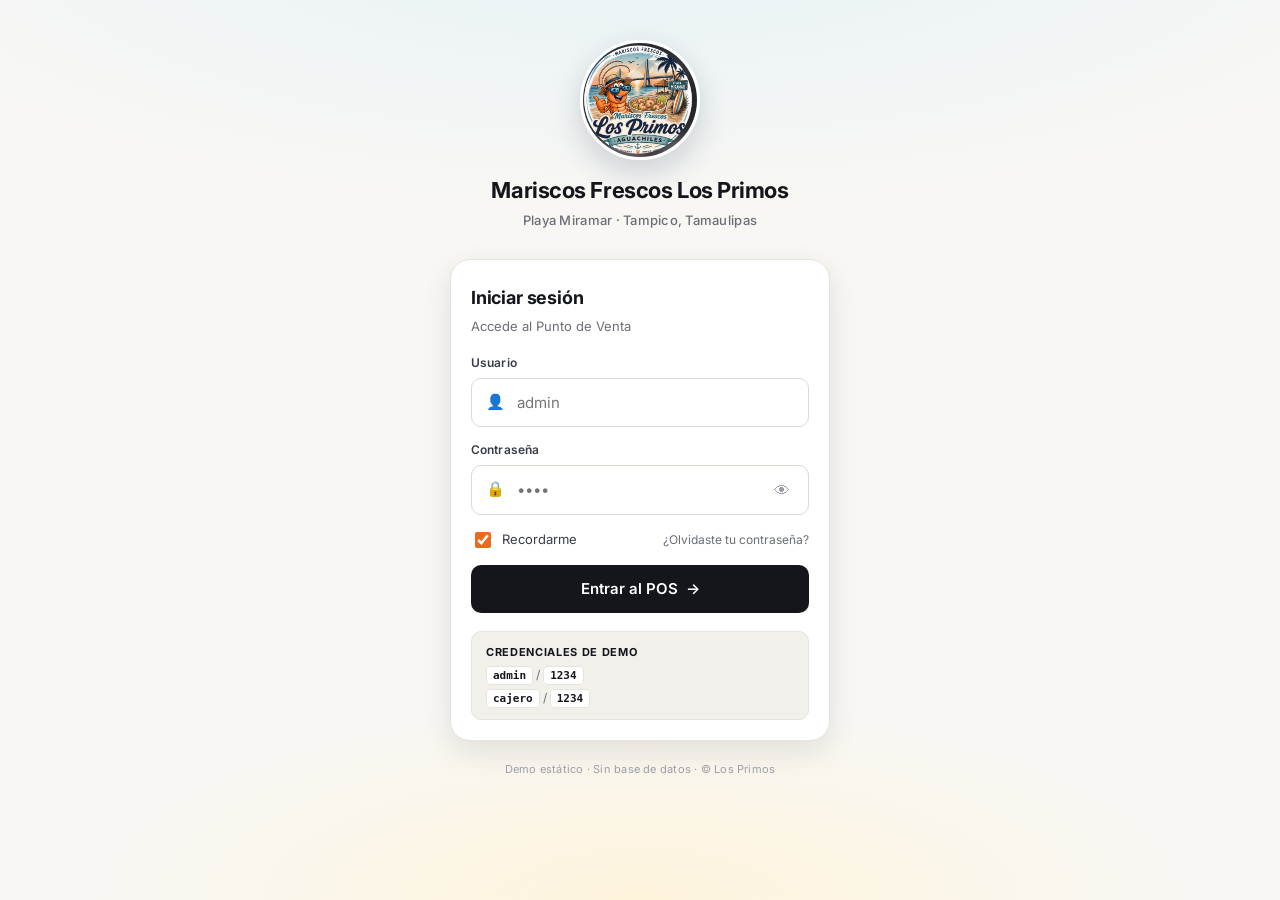
==== commit 68f0ccb5: "Fix mobile: constrain logo, hero login, bottom sheet, cache-bust - Add defensive img { max-width: 10" ====
--- a/pos.html
+++ b/pos.html
@@ -3,12 +3,16 @@
 <head>
   <meta charset="UTF-8" />
   <meta name="viewport" content="width=device-width, initial-scale=1.0, viewport-fit=cover" />
-  <meta name="theme-color" content="#0b2545" />
+  <meta name="theme-color" content="#ffffff" />
+  <meta name="apple-mobile-web-app-capable" content="yes" />
+  <meta name="apple-mobile-web-app-status-bar-style" content="default" />
   <title>Los Primos · Punto de Venta</title>
-  <link rel="stylesheet" href="assets/styles.css" />
+  <link rel="stylesheet" href="assets/styles.css?v=3" />
+  <link rel="icon" href="assets/logo.png" />
+  <link rel="apple-touch-icon" href="assets/logo.png" />
   <link rel="preconnect" href="https://fonts.googleapis.com">
   <link rel="preconnect" href="https://fonts.gstatic.com" crossorigin>
-  <link href="https://fonts.googleapis.com/css2?family=Fredoka:wght@500;600;700&family=Inter:wght@400;500;600;700;800&display=swap" rel="stylesheet">
+  <link href="https://fonts.googleapis.com/css2?family=Inter:wght@400;500;600;700;800&display=swap" rel="stylesheet">
 </head>
 <body class="app-body">
   <!-- Top bar -->
@@ -385,7 +389,7 @@
   <!-- Toasts -->
   <div class="toast-host" id="toastHost"></div>
 
-  <script src="assets/data.js"></script>
-  <script src="assets/app.js"></script>
+  <script src="assets/data.js?v=3"></script>
+  <script src="assets/app.js?v=3"></script>
 </body>
 </html>
--- a/assets/styles.css
+++ b/assets/styles.css
@@ -1,49 +1,55 @@
 /* ============================================================
-   Los Primos POS — diseño minimalista
-   Paleta reducida: blanco, negro suave, gris hueso.
-   Único acento: naranja de la marca.
+   Los Primos POS — MOBILE FIRST
+   Diseño minimalista con acentos de mar y naranja de la marca.
+   Prioridad total al celular.
    ============================================================ */
 
 :root {
-  /* Neutrals */
-  --bg:          #fafaf9;
+  --bg:          #f8f7f4;
   --surface:     #ffffff;
-  --surface-2:   #f5f5f4;
-  --line:        #eceae7;
-  --line-2:      #e4e2de;
-
-  --ink:         #17171a;
-  --ink-2:       #3d3d42;
-  --ink-3:       #6b6b73;
-  --ink-4:       #a1a1a9;
-  --ink-5:       #cbc9c5;
-
-  /* Brand */
-  --accent:      #ea6a1f;   /* naranja Los Primos, un poco más terroso */
-  --accent-2:    #c7541a;
+  --surface-2:   #f2f0eb;
+  --line:        #e7e4dd;
+  --line-2:      #ddd9d0;
+
+  --ink:         #14161c;
+  --ink-2:       #3a3d47;
+  --ink-3:       #6b6e78;
+  --ink-4:       #9d9fa8;
+  --ink-5:       #cbc9c3;
+
+  --accent:      #eb6a1c;
+  --accent-2:    #c95612;
   --accent-soft: #fdece0;
-  --navy:        #101c30;   /* usado con moderación */
-
-  /* Semantic */
-  --success:     #16794a;
+  --navy:        #0c1f3d;
+  --navy-2:      #142b52;
+  --sea:         #2b8bb0;
+  --sea-soft:    #e6f2f7;
+  --sand:        #fef4dc;
+
+  --success:     #167a4a;
   --success-soft:#e5f4ec;
   --danger:      #b3261e;
   --danger-soft: #fbe9e8;
   --warning:     #a35b00;
   --warning-soft:#fbeed9;
 
-  --radius:      12px;
-  --radius-sm:   8px;
-  --radius-lg:   16px;
+  --radius:      14px;
+  --radius-sm:   10px;
+  --radius-lg:   20px;
 
   --font: 'Inter', system-ui, -apple-system, BlinkMacSystemFont, 'Segoe UI', Roboto, sans-serif;
 
-  --shadow-1: 0 1px 2px rgba(23, 23, 26, .04);
-  --shadow-2: 0 6px 24px rgba(23, 23, 26, .08);
+  --shadow-1: 0 1px 2px rgba(20, 22, 28, .04);
+  --shadow-2: 0 10px 30px rgba(20, 22, 28, .10);
+  --shadow-3: 0 20px 48px rgba(20, 22, 28, .16);
+
+  --topbar-h:   58px;
+  --bottom-h:   64px;
 }
 
 * { box-sizing: border-box; }
 html, body { margin: 0; padding: 0; }
+html { -webkit-text-size-adjust: 100%; }
 body {
   font-family: var(--font);
   color: var(--ink);
@@ -52,107 +58,121 @@
   line-height: 1.5;
   -webkit-font-smoothing: antialiased;
   -webkit-tap-highlight-color: transparent;
-}
+  overflow-x: hidden;
+}
+
+/* ---------- Defensive resets ---------- */
+img, svg { max-width: 100%; display: block; }
 button { font-family: inherit; cursor: pointer; }
 a { color: inherit; }
-input, select, textarea { font-family: inherit; font-size: 15px; color: inherit; }
+input, select, textarea { font-family: inherit; font-size: 16px; color: inherit; }
 
 .hidden { display: none !important; }
 .muted { color: var(--ink-3); }
 
 /* ============================================================
-   LOGIN
+   LOGIN — hero-style, mobile-first
    ============================================================ */
 .login-body {
   min-height: 100dvh;
   min-height: 100vh;
-  background: var(--bg);
-  color: var(--ink);
-  display: grid;
-  place-items: center;
-  padding: 24px 16px;
+  background:
+    radial-gradient(120% 60% at 50% -10%, var(--sea-soft) 0%, transparent 55%),
+    radial-gradient(80% 40% at 50% 100%, var(--sand) 0%, transparent 55%),
+    var(--bg);
+  color: var(--ink);
+  display: flex;
+  flex-direction: column;
+  padding: 0;
 }
 .wave-bg { display: none; }
 
 .login-shell {
+  flex: 1;
   width: 100%;
-  max-width: 380px;
-  display: grid;
+  max-width: 420px;
+  margin: 0 auto;
+  padding: 32px 20px 20px;
+  padding-top: calc(32px + env(safe-area-inset-top));
+  padding-bottom: calc(20px + env(safe-area-inset-bottom));
+  display: flex;
+  flex-direction: column;
   gap: 20px;
 }
+
 .login-card {
-  background: var(--surface);
-  border: 1px solid var(--line);
-  border-radius: var(--radius-lg);
-  padding: 32px 28px;
+  background: transparent;
+  border: 0;
+  border-radius: 0;
+  padding: 0;
+  display: flex;
+  flex-direction: column;
+  gap: 24px;
 }
 
 .brand-badge {
-  display: grid;
-  place-items: center;
-  gap: 10px;
-  margin-bottom: 24px;
+  display: flex !important;
+  flex-direction: column;
+  align-items: center;
+  gap: 14px;
+  margin: 0;
+  padding: 8px 0 4px;
+  text-align: center;
 }
 .brand-logo {
-  width: 132px;
-  height: 132px;
+  width: 120px !important;
+  height: 120px !important;
+  max-width: 32vw !important;
+  max-height: 32vw !important;
   border-radius: 50%;
   object-fit: cover;
   display: block;
-  box-shadow: 0 8px 24px rgba(23, 23, 26, .12);
+  box-shadow: 0 12px 32px rgba(12, 31, 61, .18);
+  border: 3px solid var(--surface);
+  flex-shrink: 0;
 }
 .brand-circle,
 .brand-circle::before,
 .brand-circle::after,
 .brand-palms,
 .brand-sun,
-.brand-emoji { display: none; }
-.brand-title { display: none; }
-
-.brand-title {
+.brand-emoji,
+.brand-title,
+.brand-top,
+.brand-name,
+.brand-sub { display: none !important; }
+
+.brand-location {
   margin: 0;
-  text-align: center;
-  line-height: 1.1;
+  font-size: 13px;
+  color: var(--ink-3);
+  font-weight: 500;
+  letter-spacing: 0.02em;
+}
+.brand-location::before {
+  content: "Mariscos Frescos Los Primos";
+  display: block;
+  color: var(--ink);
+  font-size: 22px;
+  font-weight: 700;
+  letter-spacing: -0.02em;
+  margin-bottom: 4px;
   font-family: var(--font);
-  font-weight: 500;
-  letter-spacing: -0.01em;
-}
-.brand-top {
-  display: block;
-  font-size: 10px;
-  letter-spacing: 0.24em;
-  color: var(--ink-4);
-  font-weight: 500;
-  text-transform: uppercase;
-  margin-bottom: 6px;
-}
-.brand-name {
-  display: block;
-  font-size: 22px;
-  color: var(--ink);
-  font-weight: 600;
-  letter-spacing: -0.02em;
-}
-.brand-sub {
-  display: block;
-  font-size: 10px;
-  letter-spacing: 0.24em;
-  color: var(--ink-4);
-  font-weight: 500;
-  margin-top: 4px;
-}
-.brand-location {
-  margin: 4px 0 0;
-  font-size: 12px;
-  color: var(--ink-4);
-  text-align: center;
-}
-
-.login-form { display: grid; gap: 16px; }
+}
+
+.login-form {
+  background: var(--surface);
+  border: 1px solid var(--line);
+  border-radius: var(--radius-lg);
+  padding: 24px 20px 20px;
+  display: grid;
+  gap: 14px;
+  box-shadow: var(--shadow-2);
+}
 .form-title {
   margin: 0;
   font-size: 18px;
-  font-weight: 600;
+  font-weight: 700;
   color: var(--ink);
   letter-spacing: -0.01em;
 }
@@ -165,24 +185,24 @@
 .field { display: grid; gap: 6px; }
 .field-label {
   font-size: 12px;
-  font-weight: 500;
+  font-weight: 600;
   color: var(--ink-2);
-  letter-spacing: 0;
-  text-transform: none;
+  letter-spacing: 0.01em;
 }
 .field-input {
   display: flex;
   align-items: center;
-  gap: 8px;
-  background: var(--surface);
-  border: 1px solid var(--line-2);
+  gap: 10px;
+  background: var(--surface);
+  border: 1.5px solid var(--line-2);
   border-radius: var(--radius-sm);
-  padding: 10px 12px;
+  padding: 12px 14px;
   transition: border-color .12s, box-shadow .12s;
+  min-height: 48px;
 }
 .field-input:focus-within {
   border-color: var(--ink);
-  box-shadow: 0 0 0 3px rgba(23, 23, 26, .06);
+  box-shadow: 0 0 0 4px rgba(20, 22, 28, .08);
 }
 .field-input input,
 .field-input select {
@@ -191,27 +211,31 @@
   background: transparent;
   width: 100%;
   color: var(--ink);
-  font-size: 14px;
+  font-size: 15px;
+  min-width: 0;
 }
 .field-icon {
-  font-size: 14px;
+  font-size: 15px;
   color: var(--ink-4);
-  filter: grayscale(1);
+  flex-shrink: 0;
 }
 .toggle-eye {
   background: transparent;
   border: 0;
   color: var(--ink-4);
-  font-size: 14px;
-  padding: 0;
+  font-size: 16px;
+  padding: 4px;
   line-height: 1;
-  filter: grayscale(1);
-}
+  flex-shrink: 0;
+}
+.field.inline { flex: 1; }
 
 .row-between {
   display: flex;
   justify-content: space-between;
   align-items: center;
+  gap: 12px;
+  flex-wrap: wrap;
 }
 .checkbox {
   display: flex;
@@ -221,20 +245,16 @@
   color: var(--ink-2);
 }
 .checkbox input {
-  width: 15px;
-  height: 15px;
-  accent-color: var(--ink);
+  width: 16px;
+  height: 16px;
+  accent-color: var(--accent);
 }
 .link-muted {
   font-size: 12px;
   color: var(--ink-3);
   text-decoration: none;
 }
-.link-muted:hover {
-  color: var(--ink);
-  text-decoration: underline;
-  text-underline-offset: 3px;
-}
+.link-muted:active { color: var(--accent); }
 
 /* ============================================================
    BUTTONS
@@ -243,38 +263,41 @@
 .btn-ghost {
   border: 0;
   border-radius: var(--radius-sm);
-  font-weight: 500;
-  padding: 11px 16px;
-  font-size: 14px;
+  font-weight: 600;
+  padding: 14px 18px;
+  font-size: 15px;
   display: inline-flex;
   align-items: center;
   justify-content: center;
   gap: 8px;
   transition: background .12s, color .12s, border-color .12s, transform .05s;
   border: 1px solid transparent;
+  min-height: 48px;
+  line-height: 1;
 }
 .btn-primary {
   background: var(--ink);
   color: var(--surface);
 }
 .btn-primary:hover { background: #000; }
-.btn-primary:active { transform: translateY(1px); }
+.btn-primary:active { transform: scale(0.98); }
 .btn-primary:disabled {
   background: var(--surface-2);
   color: var(--ink-4);
   cursor: not-allowed;
 }
-.btn-primary.big { padding: 13px 16px; font-size: 15px; }
+.btn-primary.big { padding: 15px 18px; font-size: 16px; }
+.btn-primary.accent {
+  background: var(--accent);
+}
+.btn-primary.accent:hover { background: var(--accent-2); }
 
 .btn-ghost {
   background: var(--surface);
   color: var(--ink-2);
   border-color: var(--line-2);
 }
-.btn-ghost:hover {
-  background: var(--surface-2);
-  color: var(--ink);
-}
+.btn-ghost:hover { background: var(--surface-2); color: var(--ink); }
 
 .btn-block { width: 100%; }
 .block { display: block; width: 100%; }
@@ -282,17 +305,18 @@
 .alert-error {
   background: var(--danger-soft);
   color: var(--danger);
-  padding: 10px 12px;
+  padding: 12px;
   border-radius: var(--radius-sm);
   font-size: 13px;
   border: 1px solid rgba(179, 38, 30, .15);
+  font-weight: 500;
 }
 
 .demo-creds {
-  margin-top: 8px;
+  margin-top: 4px;
   background: var(--surface-2);
   border-radius: var(--radius-sm);
-  padding: 12px;
+  padding: 12px 14px;
   font-size: 12px;
   color: var(--ink-3);
   display: grid;
@@ -301,7 +325,7 @@
 }
 .demo-creds strong {
   color: var(--ink);
-  font-weight: 600;
+  font-weight: 700;
   font-size: 11px;
   letter-spacing: 0.06em;
   text-transform: uppercase;
@@ -312,7 +336,7 @@
   padding: 2px 6px;
   border-radius: 4px;
   color: var(--ink);
-  font-weight: 500;
+  font-weight: 600;
   border: 1px solid var(--line);
   font-size: 11px;
 }
@@ -322,6 +346,7 @@
   font-size: 11px;
   text-align: center;
   letter-spacing: 0.02em;
+  padding: 0 8px;
 }
 
 /* ============================================================
@@ -331,93 +356,113 @@
   min-height: 100dvh;
   min-height: 100vh;
   background: var(--bg);
-  padding-bottom: 72px;
-}
-
+  padding-bottom: calc(var(--bottom-h) + env(safe-area-inset-bottom));
+}
+
+/* Topbar (light) */
 .topbar {
   position: sticky;
   top: 0;
   z-index: 50;
   display: flex;
   align-items: center;
-  gap: 12px;
-  padding: 12px 16px;
+  gap: 10px;
+  padding: 10px 14px;
   background: var(--surface);
   color: var(--ink);
   border-bottom: 1px solid var(--line);
-  padding-top: calc(12px + env(safe-area-inset-top));
-}
-
-.menu-btn,
-.close-btn {
+  padding-top: calc(10px + env(safe-area-inset-top));
+  min-height: var(--topbar-h);
+}
+
+.menu-btn, .close-btn {
   background: transparent;
   border: 1px solid var(--line-2);
   color: var(--ink-2);
-  width: 36px;
-  height: 36px;
+  width: 40px;
+  height: 40px;
   border-radius: var(--radius-sm);
-  font-size: 16px;
+  font-size: 18px;
   display: grid;
   place-items: center;
-}
-.menu-btn:hover, .close-btn:hover {
+  flex-shrink: 0;
+}
+.menu-btn:active, .close-btn:active {
   background: var(--surface-2);
-  color: var(--ink);
-}
-.close-btn {
-  border: 0;
-  margin-left: auto;
-}
+  transform: scale(0.95);
+}
+.close-btn { border: 0; margin-left: auto; }
 
 .topbar-brand {
   display: flex;
   align-items: center;
   gap: 10px;
+  min-width: 0;
+  flex: 1;
 }
 .mini-logo {
-  width: 34px;
-  height: 34px;
+  width: 36px !important;
+  height: 36px !important;
+  max-width: 36px !important;
+  max-height: 36px !important;
   border-radius: 50%;
   object-fit: cover;
   display: block;
-  border: 1px solid var(--line);
+  border: 1.5px solid var(--surface);
+  box-shadow: 0 2px 6px rgba(20, 22, 28, .12);
+  flex-shrink: 0;
 }
 .side-logo {
-  width: 32px;
-  height: 32px;
+  width: 34px !important;
+  height: 34px !important;
+  max-width: 34px !important;
+  max-height: 34px !important;
   border-radius: 50%;
   object-fit: cover;
   display: block;
+  flex-shrink: 0;
 }
 .ticket-logo {
-  width: 44px;
-  height: 44px;
+  width: 44px !important;
+  height: 44px !important;
+  max-width: 44px !important;
+  max-height: 44px !important;
   border-radius: 50%;
   object-fit: cover;
   display: block;
+  flex-shrink: 0;
 }
 
 .topbar-title {
   display: grid;
-  line-height: 1.2;
+  line-height: 1.15;
+  min-width: 0;
+  overflow: hidden;
 }
 .topbar-title strong {
   font-family: var(--font);
-  font-weight: 600;
+  font-weight: 700;
   font-size: 14px;
   letter-spacing: -0.01em;
   color: var(--ink);
+  white-space: nowrap;
+  overflow: hidden;
+  text-overflow: ellipsis;
 }
 .topbar-title small {
   color: var(--ink-4);
   font-size: 11px;
+  white-space: nowrap;
+  overflow: hidden;
+  text-overflow: ellipsis;
 }
 
 .topbar-actions {
   margin-left: auto;
   display: flex;
-  gap: 8px;
-  align-items: center;
+  gap: 6px;
+  align-items: center;
+  flex-shrink: 0;
 }
 .user-chip {
   background: var(--surface-2);
@@ -426,10 +471,12 @@
   font-size: 12px;
   color: var(--ink-2);
   border: 1px solid var(--line);
+  white-space: nowrap;
 }
 .topbar .btn-ghost {
-  padding: 7px 12px;
+  padding: 8px 12px;
   font-size: 13px;
+  min-height: 36px;
 }
 
 /* Sidebar */
@@ -438,15 +485,16 @@
   top: 0;
   left: 0;
   bottom: 0;
-  width: 240px;
+  width: 260px;
   background: var(--surface);
   color: var(--ink);
   z-index: 100;
   transform: translateX(-100%);
-  transition: transform .2s ease;
+  transition: transform .22s ease;
   display: flex;
   flex-direction: column;
   border-right: 1px solid var(--line);
+  box-shadow: var(--shadow-2);
 }
 .sidebar.open { transform: translateX(0); }
 
@@ -456,11 +504,12 @@
   gap: 10px;
   padding: 16px;
   border-bottom: 1px solid var(--line);
+  padding-top: calc(16px + env(safe-area-inset-top));
 }
 .sidebar-header strong {
   display: block;
   font-family: var(--font);
-  font-weight: 600;
+  font-weight: 700;
   font-size: 14px;
   color: var(--ink);
   letter-spacing: -0.01em;
@@ -472,7 +521,7 @@
 }
 
 .nav {
-  padding: 8px;
+  padding: 10px 8px;
   display: grid;
   gap: 2px;
   overflow-y: auto;
@@ -481,42 +530,40 @@
 .nav-item {
   display: flex;
   align-items: center;
-  gap: 10px;
-  padding: 10px 12px;
+  gap: 12px;
+  padding: 12px 12px;
   border-radius: var(--radius-sm);
   border: 0;
   background: transparent;
   color: var(--ink-2);
-  font-weight: 400;
+  font-weight: 500;
   text-align: left;
-  font-size: 14px;
-}
-.nav-item:hover {
-  background: var(--surface-2);
-  color: var(--ink);
-}
+  font-size: 14.5px;
+  min-height: 44px;
+}
+.nav-item:hover { background: var(--surface-2); color: var(--ink); }
 .nav-item.active {
   background: var(--surface-2);
   color: var(--ink);
-  font-weight: 500;
-  box-shadow: none;
+  font-weight: 600;
 }
 .nav-item .ni {
-  font-size: 15px;
+  font-size: 16px;
   width: 20px;
   text-align: center;
-  filter: grayscale(0.5);
+  flex-shrink: 0;
 }
 
 .sidebar-foot {
   padding: 12px;
   border-top: 1px solid var(--line);
+  padding-bottom: calc(12px + env(safe-area-inset-bottom));
 }
 
 .scrim {
   position: fixed;
   inset: 0;
-  background: rgba(23, 23, 26, .35);
+  background: rgba(20, 22, 28, .45);
   z-index: 90;
   opacity: 0;
   pointer-events: none;
@@ -530,7 +577,9 @@
   left: 0;
   right: 0;
   bottom: 0;
-  background: var(--surface);
+  background: rgba(255, 255, 255, 0.94);
+  backdrop-filter: saturate(180%) blur(20px);
+  -webkit-backdrop-filter: saturate(180%) blur(20px);
   display: grid;
   grid-template-columns: repeat(5, 1fr);
   border-top: 1px solid var(--line);
@@ -541,48 +590,56 @@
   border: 0;
   background: transparent;
   color: var(--ink-4);
-  padding: 10px 4px 8px;
+  padding: 8px 4px;
   display: grid;
   place-items: center;
-  gap: 4px;
+  gap: 3px;
   font-size: 10px;
   font-weight: 500;
+  min-height: var(--bottom-h);
+  position: relative;
 }
 .bn-item span {
-  font-size: 18px;
+  font-size: 20px;
   line-height: 1;
-  filter: grayscale(1);
-  opacity: .6;
+  opacity: .55;
+  transition: opacity .15s, transform .15s;
 }
 .bn-item em {
   font-style: normal;
-  font-size: 10px;
+  font-size: 10.5px;
+  transition: color .15s;
 }
 .bn-item.active {
   color: var(--ink);
 }
 .bn-item.active span {
-  filter: grayscale(0);
   opacity: 1;
-}
-.bn-item.active::after { display: none; }
+  transform: translateY(-1px);
+}
+.bn-item.active::before {
+  content: "";
+  position: absolute;
+  top: 6px;
+  width: 24px;
+  height: 3px;
+  border-radius: 3px;
+  background: var(--accent);
+}
 
 /* Main */
 .app-main {
-  padding: 20px 16px 24px;
+  padding: 16px 14px 20px;
   max-width: 1400px;
   margin: 0 auto;
 }
 
-.view-head {
-  margin: 0 0 20px;
-}
+.view-head { margin: 0 0 16px; }
 .view-head h2 {
   margin: 0;
-  font-family: var(--font);
   color: var(--ink);
   font-size: 22px;
-  font-weight: 600;
+  font-weight: 700;
   letter-spacing: -0.02em;
 }
 .view-head p {
@@ -592,18 +649,18 @@
 }
 
 /* ============================================================
-   POS: Products + Cart
+   POS — Products + Cart
    ============================================================ */
 .pos-grid {
   display: grid;
   grid-template-columns: 1fr;
-  gap: 16px;
+  gap: 12px;
 }
 
 .filter-row {
   display: flex;
   align-items: center;
-  gap: 10px;
+  gap: 8px;
   flex-wrap: wrap;
   margin-bottom: 14px;
 }
@@ -614,25 +671,27 @@
   align-items: center;
   gap: 8px;
   background: var(--surface);
-  border: 1px solid var(--line-2);
+  border: 1.5px solid var(--line-2);
   border-radius: var(--radius-sm);
-  padding: 9px 12px;
+  padding: 10px 14px;
+  min-height: 44px;
 }
 .search-box:focus-within {
   border-color: var(--ink);
-  box-shadow: 0 0 0 3px rgba(23, 23, 26, .06);
+  box-shadow: 0 0 0 4px rgba(20, 22, 28, .06);
 }
 .search-box span {
   color: var(--ink-4);
-  filter: grayscale(1);
-  font-size: 13px;
+  font-size: 14px;
+  flex-shrink: 0;
 }
 .search-box input {
   border: 0;
   outline: 0;
   background: transparent;
   width: 100%;
-  font-size: 14px;
+  font-size: 15px;
+  min-width: 0;
 }
 
 .chips {
@@ -640,22 +699,24 @@
   gap: 6px;
   overflow-x: auto;
   padding-bottom: 2px;
+  -webkit-overflow-scrolling: touch;
+  scrollbar-width: none;
 }
 .chips::-webkit-scrollbar { display: none; }
 .chip {
-  border: 1px solid var(--line-2);
-  background: var(--surface);
-  padding: 7px 12px;
+  border: 1.5px solid var(--line-2);
+  background: var(--surface);
+  padding: 9px 14px;
   border-radius: 999px;
-  font-size: 12px;
-  font-weight: 500;
+  font-size: 13px;
+  font-weight: 600;
   color: var(--ink-2);
   white-space: nowrap;
   transition: background .12s, color .12s, border-color .12s;
-}
-.chip:hover {
-  background: var(--surface-2);
-}
+  min-height: 38px;
+  flex-shrink: 0;
+}
+.chip:active { background: var(--surface-2); }
 .chip.active {
   background: var(--ink);
   color: var(--surface);
@@ -664,27 +725,25 @@
 
 .product-grid {
   display: grid;
-  grid-template-columns: repeat(auto-fill, minmax(140px, 1fr));
+  grid-template-columns: repeat(2, 1fr);
   gap: 10px;
 }
 .product-card {
   background: var(--surface);
   border: 1px solid var(--line);
   border-radius: var(--radius);
-  padding: 12px;
+  padding: 10px;
   display: grid;
   gap: 8px;
   text-align: left;
   color: var(--ink);
-  transition: border-color .12s, background .12s;
+  transition: border-color .12s, transform .05s, box-shadow .12s;
   position: relative;
   overflow: hidden;
 }
-.product-card:hover {
-  border-color: var(--ink-4);
-}
 .product-card:active {
-  background: var(--surface-2);
+  transform: scale(0.98);
+  border-color: var(--accent);
 }
 
 .product-card .thumb {
@@ -692,8 +751,8 @@
   border-radius: var(--radius-sm);
   display: grid;
   place-items: center;
-  font-size: 32px;
-  background: var(--surface-2);
+  font-size: 40px;
+  background: linear-gradient(160deg, var(--sea-soft), var(--sand));
   position: relative;
   overflow: hidden;
 }
@@ -703,24 +762,29 @@
   position: absolute;
   top: 10px;
   left: 10px;
-  background: var(--surface);
-  color: var(--ink-3);
+  background: rgba(255, 255, 255, 0.85);
+  backdrop-filter: blur(6px);
+  color: var(--ink-2);
   font-size: 9px;
   padding: 3px 8px;
   border-radius: 999px;
   letter-spacing: 0.04em;
-  font-weight: 500;
+  font-weight: 600;
   text-transform: uppercase;
   z-index: 2;
-  border: 1px solid var(--line);
+  border: 1px solid rgba(255, 255, 255, .5);
 }
 
 .product-card .name {
-  font-weight: 500;
-  font-size: 13px;
-  line-height: 1.3;
+  font-weight: 600;
+  font-size: 13.5px;
+  line-height: 1.25;
   color: var(--ink);
   min-height: 34px;
+  display: -webkit-box;
+  -webkit-line-clamp: 2;
+  -webkit-box-orient: vertical;
+  overflow: hidden;
 }
 .product-card .price-row {
   display: flex;
@@ -729,24 +793,21 @@
   gap: 6px;
 }
 .product-card .price {
-  font-size: 16px;
-  font-weight: 600;
-  color: var(--ink);
-  letter-spacing: -0.01em;
+  font-size: 17px;
+  font-weight: 700;
+  color: var(--ink);
+  letter-spacing: -0.02em;
 }
 .product-card .stock {
-  font-size: 10px;
-  color: var(--ink-3);
-  background: transparent;
-  border-radius: 999px;
-  padding: 0;
+  font-size: 10.5px;
+  color: var(--ink-4);
   font-weight: 500;
 }
-.product-card .stock.low { color: var(--warning); }
-.product-card .stock.out { color: var(--danger); }
+.product-card .stock.low { color: var(--warning); font-weight: 600; }
+.product-card .stock.out { color: var(--danger); font-weight: 600; }
 .product-card[disabled] { opacity: .5; pointer-events: none; }
 
-/* Cart */
+/* Cart (desktop side by default; mobile becomes bottom sheet below) */
 .pos-cart {
   background: var(--surface);
   border-radius: var(--radius);
@@ -763,23 +824,35 @@
 }
 .cart-header h3 {
   margin: 0;
-  font-size: 15px;
-  color: var(--ink);
-  font-weight: 600;
+  font-size: 16px;
+  color: var(--ink);
+  font-weight: 700;
   letter-spacing: -0.01em;
 }
-.cart-count {
-  font-size: 12px;
-  color: var(--ink-4);
-}
+.cart-header-right {
+  display: flex;
+  align-items: center;
+  gap: 10px;
+}
+.cart-count { font-size: 12px; color: var(--ink-4); }
+
+.sheet-close {
+  display: none;
+  background: transparent;
+  border: 0;
+  color: var(--ink-3);
+  font-size: 20px;
+  padding: 6px;
+  border-radius: 8px;
+  line-height: 1;
+}
+.sheet-close:active { background: var(--surface-2); }
 
 .cart-items {
   display: grid;
-  gap: 8px;
+  gap: 0;
   max-height: 340px;
   overflow-y: auto;
-  margin: 0 -4px;
-  padding: 0 4px;
 }
 .empty-state {
   padding: 32px 8px;
@@ -789,86 +862,70 @@
   place-items: center;
   gap: 8px;
 }
-.empty-state span {
-  font-size: 28px;
-  opacity: .5;
-  filter: grayscale(1);
-}
-.empty-state p {
-  margin: 0;
-  font-size: 13px;
-}
+.empty-state span { font-size: 28px; opacity: .5; }
+.empty-state p { margin: 0; font-size: 13px; }
 
 .cart-item {
   display: grid;
   grid-template-columns: 1fr auto;
-  gap: 8px;
-  padding: 10px 0;
+  gap: 10px;
+  padding: 12px 0;
   border-bottom: 1px solid var(--line);
 }
 .cart-item:last-child { border-bottom: 0; }
-.cart-item .ci-main {
-  display: grid;
-  gap: 4px;
-  min-width: 0;
-}
+.cart-item .ci-main { display: grid; gap: 4px; min-width: 0; }
 .cart-item .ci-name {
-  font-weight: 500;
-  font-size: 13px;
+  font-weight: 600;
+  font-size: 14px;
   color: var(--ink);
   overflow: hidden;
   text-overflow: ellipsis;
   white-space: nowrap;
 }
-.cart-item .ci-price {
-  font-size: 11px;
-  color: var(--ink-4);
-}
+.cart-item .ci-price { font-size: 12px; color: var(--ink-4); }
 .cart-item .ci-total {
+  font-weight: 700;
+  color: var(--ink);
+  text-align: right;
+  font-size: 15px;
+  letter-spacing: -0.01em;
+}
+
+.qty-ctrl {
+  display: flex;
+  align-items: center;
+  gap: 6px;
+  margin-top: 6px;
+}
+.qty-btn {
+  width: 32px;
+  height: 32px;
+  border-radius: 8px;
+  background: var(--surface-2);
+  border: 1px solid var(--line);
+  font-size: 15px;
   font-weight: 600;
-  color: var(--ink);
-  text-align: right;
+  color: var(--ink-2);
+  display: grid;
+  place-items: center;
+}
+.qty-btn:active { background: var(--line); }
+.qty-val {
+  min-width: 28px;
+  text-align: center;
+  font-weight: 700;
   font-size: 14px;
-}
-
-.qty-ctrl {
-  display: flex;
-  align-items: center;
-  gap: 4px;
-  margin-top: 4px;
-}
-.qty-btn {
-  width: 24px;
-  height: 24px;
-  border-radius: 6px;
-  background: var(--surface);
-  border: 1px solid var(--line-2);
-  font-size: 13px;
-  font-weight: 500;
-  color: var(--ink-2);
-  display: grid;
-  place-items: center;
-}
-.qty-btn:hover {
-  background: var(--surface-2);
-  color: var(--ink);
-}
-.qty-val {
-  min-width: 24px;
-  text-align: center;
-  font-weight: 500;
-  font-size: 13px;
   color: var(--ink);
 }
 .cart-item .rem {
   background: transparent;
   border: 0;
   color: var(--ink-4);
-  font-size: 14px;
-  padding: 4px;
-  filter: grayscale(1);
-}
-.cart-item .rem:hover { color: var(--danger); }
+  font-size: 16px;
+  padding: 6px;
+  margin-left: auto;
+}
+.cart-item .rem:active { color: var(--danger); }
 
 .cart-summary {
   border-top: 1px solid var(--line);
@@ -884,7 +941,7 @@
 }
 .cart-summary .row strong {
   color: var(--ink-2);
-  font-weight: 500;
+  font-weight: 600;
 }
 .cart-summary .row.total {
   border-top: 1px solid var(--line);
@@ -894,9 +951,9 @@
   color: var(--ink);
 }
 .cart-summary .row.total strong {
-  color: var(--ink);
-  font-size: 20px;
-  font-weight: 600;
+  color: var(--accent);
+  font-size: 22px;
+  font-weight: 800;
   letter-spacing: -0.02em;
 }
 
@@ -906,24 +963,21 @@
   gap: 6px;
 }
 .pay-btn {
-  padding: 10px 6px;
+  padding: 12px 6px;
   border-radius: var(--radius-sm);
   background: var(--surface);
-  border: 1px solid var(--line-2);
+  border: 1.5px solid var(--line-2);
   color: var(--ink-3);
-  font-size: 12px;
-  font-weight: 500;
+  font-size: 12.5px;
+  font-weight: 600;
   transition: background .12s, color .12s, border-color .12s;
-}
-.pay-btn:hover {
-  background: var(--surface-2);
-  color: var(--ink);
-}
+  min-height: 46px;
+}
+.pay-btn:active { background: var(--surface-2); }
 .pay-btn.active {
   background: var(--ink);
   color: var(--surface);
   border-color: var(--ink);
-  box-shadow: none;
 }
 
 /* ============================================================
@@ -933,7 +987,7 @@
   display: grid;
   grid-template-columns: repeat(2, 1fr);
   gap: 10px;
-  margin-bottom: 16px;
+  margin-bottom: 14px;
 }
 .stat-cards.inline {
   grid-template-columns: repeat(2, 1fr);
@@ -949,24 +1003,24 @@
 }
 .stat-card small {
   color: var(--ink-3);
-  font-size: 11px;
+  font-size: 11.5px;
   font-weight: 500;
-  letter-spacing: 0.02em;
 }
 .stat-card strong {
   font-family: var(--font);
   font-size: 22px;
-  font-weight: 600;
+  font-weight: 700;
   color: var(--ink);
   letter-spacing: -0.02em;
+  line-height: 1.15;
 }
 .stat-card.accent {
-  background: var(--ink);
+  background: linear-gradient(135deg, var(--navy), var(--navy-2));
   color: var(--surface);
-  border-color: var(--ink);
-}
-.stat-card.accent small { color: rgba(255, 255, 255, .6); }
-.stat-card.accent strong { color: var(--surface); }
+  border-color: var(--navy);
+}
+.stat-card.accent small { color: rgba(255, 255, 255, .7); }
+.stat-card.accent strong { color: var(--accent); }
 .stat-card.warn strong { color: var(--warning); }
 
 .card {
@@ -978,29 +1032,18 @@
 }
 .card h3 {
   margin: 0 0 14px;
-  font-size: 14px;
-  color: var(--ink);
-  font-weight: 600;
+  font-size: 15px;
+  color: var(--ink);
+  font-weight: 700;
   letter-spacing: -0.01em;
 }
 
 .two-col { display: grid; grid-template-columns: 1fr; gap: 12px; }
 
-.table-wrap {
-  overflow-x: auto;
-  border-radius: var(--radius-sm);
-}
-.table-wrap.tight {
-  max-height: 320px;
-  overflow-y: auto;
-}
-.data-table {
-  width: 100%;
-  border-collapse: collapse;
-  font-size: 13px;
-}
-.data-table th,
-.data-table td {
+.table-wrap { overflow-x: auto; border-radius: var(--radius-sm); }
+.table-wrap.tight { max-height: 320px; overflow-y: auto; }
+.data-table { width: 100%; border-collapse: collapse; font-size: 13px; }
+.data-table th, .data-table td {
   padding: 12px 10px;
   text-align: left;
   border-bottom: 1px solid var(--line);
@@ -1009,10 +1052,10 @@
 .data-table th {
   background: var(--surface);
   color: var(--ink-4);
-  font-size: 10px;
+  font-size: 10.5px;
   text-transform: uppercase;
   letter-spacing: 0.06em;
-  font-weight: 500;
+  font-weight: 600;
   position: sticky;
   top: 0;
   z-index: 1;
@@ -1020,15 +1063,15 @@
   padding-bottom: 8px;
   border-bottom: 1px solid var(--line-2);
 }
-.data-table tbody tr:hover { background: var(--surface-2); }
+.data-table tbody tr:active { background: var(--surface-2); }
 .data-table tbody tr:last-child td { border-bottom: 0; }
 
 .pill {
   display: inline-block;
-  padding: 2px 8px;
+  padding: 3px 8px;
   border-radius: 999px;
   font-size: 11px;
-  font-weight: 500;
+  font-weight: 600;
   background: var(--surface-2);
   color: var(--ink-3);
   border: 1px solid var(--line);
@@ -1037,7 +1080,7 @@
 .pill.warn { background: var(--warning-soft); color: var(--warning); border-color: transparent; }
 .pill.bad  { background: var(--danger-soft);  color: var(--danger);  border-color: transparent; }
 
-.method-list { display: grid; gap: 6px; }
+.method-list { display: grid; gap: 8px; }
 .method-row {
   display: flex;
   align-items: center;
@@ -1053,21 +1096,17 @@
   gap: 8px;
   color: var(--ink-2);
   font-size: 13px;
+  font-weight: 500;
 }
 .method-row .m-total {
-  font-weight: 600;
-  color: var(--ink);
-  font-size: 14px;
+  font-weight: 700;
+  color: var(--ink);
+  font-size: 15px;
+  letter-spacing: -0.01em;
 }
 .method-row small { color: var(--ink-4); font-size: 12px; }
 
-.rank-list {
-  list-style: none;
-  padding: 0;
-  margin: 0;
-  display: grid;
-  gap: 6px;
-}
+.rank-list { list-style: none; padding: 0; margin: 0; display: grid; gap: 6px; }
 .rank-list li {
   display: flex;
   align-items: center;
@@ -1078,37 +1117,43 @@
   border: 1px solid var(--line);
 }
 .rank-list .rank {
-  width: 22px;
-  height: 22px;
+  width: 24px;
+  height: 24px;
   border-radius: 6px;
   background: var(--surface-2);
   color: var(--ink-2);
   display: grid;
   place-items: center;
-  font-weight: 600;
+  font-weight: 700;
   font-size: 11px;
+  flex-shrink: 0;
 }
 .rank-list li:first-child .rank {
-  background: var(--ink);
+  background: var(--accent);
   color: var(--surface);
 }
 .rank-list .name {
   flex: 1;
   font-weight: 500;
-  font-size: 13px;
-  color: var(--ink);
+  font-size: 13.5px;
+  color: var(--ink);
+  min-width: 0;
+  overflow: hidden;
+  text-overflow: ellipsis;
+  white-space: nowrap;
 }
 .rank-list .amt {
-  font-weight: 600;
+  font-weight: 700;
   color: var(--ink);
   font-size: 14px;
+  letter-spacing: -0.01em;
 }
 
 /* Bar chart */
 .bar-chart {
   display: grid;
   grid-auto-flow: column;
-  grid-auto-columns: minmax(24px, 1fr);
+  grid-auto-columns: minmax(18px, 1fr);
   gap: 6px;
   align-items: end;
   height: 180px;
@@ -1120,8 +1165,8 @@
 .bar {
   position: relative;
   background: var(--ink);
-  border-radius: 2px 2px 0 0;
-  min-height: 2px;
+  border-radius: 3px 3px 0 0;
+  min-height: 3px;
   transition: height .25s;
 }
 .bar:hover { background: var(--accent); }
@@ -1142,7 +1187,7 @@
   top: -18px;
   transform: translateX(-50%);
   font-size: 10px;
-  font-weight: 500;
+  font-weight: 600;
   color: var(--ink-3);
   opacity: 0;
   transition: opacity .15s;
@@ -1155,36 +1200,41 @@
 .modal {
   position: fixed;
   inset: 0;
-  background: rgba(23, 23, 26, .45);
+  background: rgba(20, 22, 28, .5);
   z-index: 200;
   display: grid;
-  place-items: center;
-  padding: 16px;
-  animation: fadeIn .12s ease;
-}
-@keyframes fadeIn {
-  from { opacity: 0 }
-  to   { opacity: 1 }
-}
+  place-items: end center;
+  padding: 0;
+  animation: fadeIn .15s ease;
+}
+@keyframes fadeIn { from { opacity: 0 } to { opacity: 1 } }
 .modal-card {
   background: var(--surface);
-  border-radius: var(--radius-lg);
-  padding: 24px;
+  border-radius: var(--radius-lg) var(--radius-lg) 0 0;
+  padding: 20px 20px calc(20px + env(safe-area-inset-bottom));
   width: 100%;
-  max-width: 400px;
-  box-shadow: var(--shadow-2);
-  max-height: 92vh;
+  max-width: 480px;
+  box-shadow: var(--shadow-3);
+  max-height: 94vh;
   overflow-y: auto;
-  border: 1px solid var(--line);
+  animation: slideUp .22s cubic-bezier(0.32, 0.72, 0, 1);
+}
+.modal-card::before {
+  content: "";
+  display: block;
+  width: 44px;
+  height: 4px;
+  border-radius: 4px;
+  background: var(--line-2);
+  margin: -8px auto 14px;
 }
 .modal-card h3 {
   margin: 0 0 16px;
-  font-weight: 600;
-  color: var(--ink);
-  font-size: 16px;
+  font-weight: 700;
+  color: var(--ink);
+  font-size: 17px;
   letter-spacing: -0.01em;
 }
-
 .modal-actions {
   display: flex;
   gap: 8px;
@@ -1193,8 +1243,7 @@
 .modal-actions .btn-primary,
 .modal-actions .btn-ghost { flex: 1; }
 
-.pay-total,
-.pay-change {
+.pay-total, .pay-change {
   display: flex;
   justify-content: space-between;
   align-items: baseline;
@@ -1203,21 +1252,21 @@
   border-radius: var(--radius-sm);
   margin-bottom: 12px;
 }
-.pay-total span,
-.pay-change span {
+.pay-total span, .pay-change span {
   color: var(--ink-3);
   font-size: 13px;
+  font-weight: 500;
 }
 .pay-total strong {
   color: var(--ink);
-  font-size: 20px;
-  font-weight: 600;
+  font-size: 22px;
+  font-weight: 800;
   letter-spacing: -0.02em;
 }
 .pay-change strong {
-  color: var(--ink);
-  font-size: 20px;
-  font-weight: 600;
+  color: var(--success);
+  font-size: 22px;
+  font-weight: 800;
   letter-spacing: -0.02em;
 }
 
@@ -1228,18 +1277,16 @@
   margin: 8px 0 12px;
 }
 .quick-cash button {
-  padding: 8px 4px;
+  padding: 12px 4px;
   border-radius: var(--radius-sm);
   background: var(--surface);
-  border: 1px solid var(--line-2);
-  font-size: 12px;
-  font-weight: 500;
+  border: 1.5px solid var(--line-2);
+  font-size: 12.5px;
+  font-weight: 600;
   color: var(--ink-2);
-}
-.quick-cash button:hover {
-  background: var(--surface-2);
-  color: var(--ink);
-}
+  min-height: 44px;
+}
+.quick-cash button:active { background: var(--surface-2); }
 
 /* Ticket */
 .ticket {
@@ -1263,7 +1310,7 @@
   font-family: var(--font);
   color: var(--ink);
   font-size: 13px;
-  font-weight: 600;
+  font-weight: 700;
 }
 .ticket-brand small {
   display: block;
@@ -1279,47 +1326,14 @@
   border-bottom: 1px dashed var(--line-2);
   font-size: 11px;
 }
-.ticket-meta span {
-  color: var(--ink-4);
-  display: block;
-  font-family: var(--font);
-}
-.ticket-meta strong {
-  color: var(--ink);
-  font-family: var(--font);
-  font-weight: 500;
-}
-.ticket-lines {
-  padding: 10px 0;
-  display: grid;
-  gap: 6px;
-}
-.ticket-lines .tl {
-  display: grid;
-  grid-template-columns: 1fr auto;
-  gap: 8px;
-}
-.ticket-lines .tl small {
-  color: var(--ink-4);
-  font-family: var(--font);
-  font-size: 10px;
-}
-.ticket-totals {
-  padding-top: 10px;
-  border-top: 1px dashed var(--line-2);
-  display: grid;
-  gap: 4px;
-}
-.ticket-totals div {
-  display: flex;
-  justify-content: space-between;
-}
-.ticket-totals .grand {
-  font-size: 14px;
-  font-weight: 700;
-  color: var(--ink);
-  margin-top: 4px;
-}
+.ticket-meta span { color: var(--ink-4); display: block; font-family: var(--font); }
+.ticket-meta strong { color: var(--ink); font-family: var(--font); font-weight: 600; }
+.ticket-lines { padding: 10px 0; display: grid; gap: 6px; }
+.ticket-lines .tl { display: grid; grid-template-columns: 1fr auto; gap: 8px; }
+.ticket-lines .tl small { color: var(--ink-4); font-family: var(--font); font-size: 10px; }
+.ticket-totals { padding-top: 10px; border-top: 1px dashed var(--line-2); display: grid; gap: 4px; }
+.ticket-totals div { display: flex; justify-content: space-between; }
+.ticket-totals .grand { font-size: 14px; font-weight: 800; color: var(--ink); margin-top: 4px; }
 .ticket-thanks {
   text-align: center;
   margin: 12px 0 0;
@@ -1328,12 +1342,73 @@
   font-family: var(--font);
 }
 
+/* ============================================================
+   CART: FAB + Bottom Sheet (mobile)
+   ============================================================ */
+.cart-fab {
+  display: flex;
+  position: fixed;
+  left: 12px;
+  right: 12px;
+  bottom: calc(var(--bottom-h) + 8px + env(safe-area-inset-bottom));
+  z-index: 45;
+  background: var(--ink);
+  color: var(--surface);
+  border: 0;
+  border-radius: 14px;
+  padding: 14px 16px;
+  align-items: center;
+  gap: 12px;
+  box-shadow: 0 12px 32px rgba(20, 22, 28, .32);
+  font-weight: 600;
+  font-size: 14px;
+  animation: fabIn .22s ease;
+}
+@keyframes fabIn {
+  from { transform: translateY(24px); opacity: 0 }
+  to   { transform: translateY(0);    opacity: 1 }
+}
+@keyframes slideUp {
+  from { transform: translateY(24px); }
+  to   { transform: translateY(0); }
+}
+.cart-fab .cf-count {
+  background: var(--accent);
+  color: var(--surface);
+  font-weight: 700;
+  font-size: 13px;
+  min-width: 26px;
+  height: 26px;
+  border-radius: 999px;
+  display: grid;
+  place-items: center;
+  padding: 0 8px;
+}
+.cart-fab .cf-label { flex: 1; text-align: left; }
+.cart-fab .cf-total {
+  font-weight: 700;
+  font-size: 16px;
+  letter-spacing: -0.01em;
+}
+.cart-fab:active { transform: scale(0.98); }
+
+.cart-scrim {
+  position: fixed;
+  inset: 0;
+  background: rgba(20, 22, 28, .5);
+  z-index: 100;
+  opacity: 0;
+  pointer-events: none;
+  transition: opacity .2s;
+}
+.cart-scrim.show { opacity: 1; pointer-events: auto; }
+
 /* Toasts */
 .toast-host {
   position: fixed;
   left: 0;
   right: 0;
-  bottom: 88px;
+  bottom: calc(var(--bottom-h) + 70px + env(safe-area-inset-bottom));
   display: grid;
   gap: 6px;
   padding: 0 16px;
@@ -1355,10 +1430,46 @@
 }
 .toast.success { background: var(--success); }
 .toast.error   { background: var(--danger); }
-@keyframes slideUp {
-  from { transform: translateY(16px); opacity: 0 }
-  to   { transform: translateY(0);    opacity: 1 }
-}
+
+/* Sticky filter row on mobile-only (below topbar) */
+.filter-row {
+  position: sticky;
+  top: calc(var(--topbar-h) + env(safe-area-inset-top));
+  z-index: 20;
+  background: var(--bg);
+  margin: -16px -14px 14px;
+  padding: 12px 14px;
+  border-bottom: 1px solid var(--line);
+}
+
+/* Cart as bottom sheet by default (mobile) */
+.pos-cart {
+  position: fixed;
+  left: 0; right: 0; bottom: 0;
+  z-index: 110;
+  background: var(--surface);
+  border-radius: 20px 20px 0 0;
+  border: 0;
+  border-top: 1px solid var(--line);
+  padding: 8px 16px calc(16px + env(safe-area-inset-bottom));
+  max-height: 88vh;
+  transform: translateY(100%);
+  transition: transform .25s cubic-bezier(0.32, 0.72, 0, 1);
+  box-shadow: 0 -14px 40px rgba(20, 22, 28, .18);
+  overflow-y: auto;
+}
+.pos-cart.open { transform: translateY(0); }
+.pos-cart::before {
+  content: "";
+  display: block;
+  width: 44px;
+  height: 4px;
+  border-radius: 4px;
+  background: var(--line-2);
+  margin: 4px auto 12px;
+}
+.sheet-close { display: grid; place-items: center; }
+.cart-items { max-height: 48vh; }
 
 /* ============================================================
    RESPONSIVE
@@ -1366,287 +1477,77 @@
 @media (min-width: 640px) {
   .stat-cards { grid-template-columns: repeat(4, 1fr); }
   .two-col { grid-template-columns: 1fr 1fr; }
+  .product-grid { grid-template-columns: repeat(auto-fill, minmax(150px, 1fr)); }
 }
 
 @media (min-width: 900px) {
   .bottom-nav { display: none; }
-  .app-body { padding-left: 240px; padding-bottom: 24px; }
-  .sidebar {
-    transform: translateX(0);
-    box-shadow: none;
-  }
-  .sidebar .close-btn,
-  .menu-btn { display: none; }
+  .cart-fab { display: none !important; }
+  .cart-scrim { display: none !important; }
+  .app-body { padding-left: 260px; padding-bottom: 24px; }
+  .sidebar { transform: translateX(0); box-shadow: none; }
+  .sidebar .close-btn, .menu-btn { display: none; }
   .scrim { display: none; }
   .topbar { padding-left: 24px; }
 
   .pos-grid {
-    grid-template-columns: 1fr 360px;
+    grid-template-columns: 1fr 380px;
     align-items: start;
     gap: 20px;
   }
   .pos-cart {
-    position: sticky;
-    top: 76px;
-    max-height: calc(100dvh - 100px);
+    position: sticky !important;
+    left: auto; right: auto; bottom: auto;
+    top: calc(var(--topbar-h) + 16px);
+    max-height: calc(100dvh - var(--topbar-h) - 32px);
+    transform: none !important;
+    border-radius: var(--radius);
+    border: 1px solid var(--line);
+    box-shadow: none;
+    padding: 16px;
   }
+  .pos-cart::before { display: none; }
+  .sheet-close { display: none; }
   .cart-items { max-height: none; }
+  .filter-row {
+    position: static;
+    margin: 0 0 14px;
+    padding: 0;
+    border-bottom: 0;
+    background: transparent;
+  }
+  .modal { place-items: center; padding: 20px; }
+  .modal-card {
+    border-radius: var(--radius-lg);
+    max-width: 440px;
+    padding: 24px;
+  }
+  .modal-card::before { display: none; }
+  .toast-host { bottom: 20px; }
 }
 
 @media (min-width: 1200px) {
-  .product-grid { grid-template-columns: repeat(auto-fill, minmax(160px, 1fr)); }
-  .pos-grid { grid-template-columns: 1fr 400px; }
-}
-
+  .product-grid { grid-template-columns: repeat(auto-fill, minmax(170px, 1fr)); }
+  .pos-grid { grid-template-columns: 1fr 420px; }
+}
+
+@media (max-width: 380px) {
+  .app-main { padding: 14px 12px 20px; }
+  .product-card { padding: 8px; }
+  .product-card .thumb { font-size: 34px; }
+  .product-card .name { font-size: 12.5px; min-height: 32px; }
+  .product-card .price { font-size: 15.5px; }
+  .stat-card { padding: 12px; }
+  .stat-card strong { font-size: 19px; }
+  .user-chip { display: none; }
+}
+
+/* iOS input zoom prevention */
+@supports (-webkit-touch-callout: none) {
+  input, select, textarea { font-size: 16px !important; }
+}
+
+/* Utility for hiding on small */
 @media (max-width: 480px) {
   .hide-sm { display: none; }
-  .product-grid { grid-template-columns: repeat(2, 1fr); }
-  .stat-cards { grid-template-columns: repeat(2, 1fr); }
-  .user-chip { display: none; }
-  .brand-name { font-size: 20px; }
-  .app-main { padding: 16px 12px 20px; }
-}
-
-/* ============================================================
-   CART: FAB + Bottom Sheet (mobile-first)
-   ============================================================ */
-.cart-header-right {
-  display: flex;
-  align-items: center;
-  gap: 10px;
-}
-.sheet-close {
-  display: none;
-  background: transparent;
-  border: 0;
-  color: var(--ink-3);
-  font-size: 18px;
-  padding: 6px;
-  border-radius: 8px;
-  line-height: 1;
-}
-.sheet-close:hover { background: var(--surface-2); color: var(--ink); }
-
-.cart-fab {
-  display: none;
-  position: fixed;
-  left: 16px;
-  right: 16px;
-  bottom: calc(68px + env(safe-area-inset-bottom));
-  z-index: 45;
-  background: var(--ink);
-  color: var(--surface);
-  border: 0;
-  border-radius: 14px;
-  padding: 12px 16px;
-  align-items: center;
-  gap: 12px;
-  box-shadow: 0 10px 28px rgba(23, 23, 26, .28);
-  font-weight: 500;
-  font-size: 14px;
-  animation: fabIn .2s ease;
-}
-@keyframes fabIn {
-  from { transform: translateY(24px); opacity: 0 }
-  to   { transform: translateY(0);    opacity: 1 }
-}
-.cart-fab .cf-count {
-  background: var(--accent);
-  color: var(--surface);
-  font-weight: 600;
-  font-size: 13px;
-  min-width: 24px;
-  height: 24px;
-  border-radius: 999px;
-  display: grid;
-  place-items: center;
-  padding: 0 8px;
-}
-.cart-fab .cf-label {
-  flex: 1;
-  text-align: left;
-}
-.cart-fab .cf-total {
-  font-weight: 600;
-  font-size: 15px;
-  letter-spacing: -0.01em;
-}
-.cart-fab:hover { background: #000; }
-.cart-fab:active { transform: scale(0.98); }
-
-.cart-scrim {
-  display: none;
-  position: fixed;
-  inset: 0;
-  background: rgba(23, 23, 26, .45);
-  z-index: 100;
-  opacity: 0;
-  pointer-events: none;
-  transition: opacity .2s;
-}
-.cart-scrim.show {
-  opacity: 1;
-  pointer-events: auto;
-}
-
-/* ============================================================
-   MOBILE OVERRIDES: mobile-first refinements
-   ============================================================ */
-@media (max-width: 899px) {
-  /* Show mobile cart bar/sheet */
-  .cart-fab { display: flex; }
-  .cart-scrim { display: block; }
-
-  /* Cart becomes bottom sheet */
-  .pos-cart {
-    position: fixed;
-    left: 0;
-    right: 0;
-    bottom: 0;
-    z-index: 110;
-    background: var(--surface);
-    border-radius: 20px 20px 0 0;
-    border: 0;
-    border-top: 1px solid var(--line);
-    padding: 8px 16px calc(16px + env(safe-area-inset-bottom));
-    max-height: 88vh;
-    transform: translateY(100%);
-    transition: transform .25s cubic-bezier(0.32, 0.72, 0, 1);
-    box-shadow: 0 -12px 32px rgba(23, 23, 26, .16);
-    overflow-y: auto;
-  }
-  .pos-cart.open { transform: translateY(0); }
-
-  /* Drag handle */
-  .pos-cart::before {
-    content: "";
-    display: block;
-    width: 40px;
-    height: 4px;
-    border-radius: 4px;
-    background: var(--line-2);
-    margin: 4px auto 12px;
-  }
-
-  .sheet-close { display: grid; place-items: center; }
-
-  /* Cart items get a bit more breathing room */
-  .cart-items {
-    max-height: 46vh;
-    margin: 0;
-    padding: 0;
-  }
-  .cart-item { padding: 12px 0; }
-
-  /* Sticky filter row */
-  .filter-row {
-    position: sticky;
-    top: calc(60px + env(safe-area-inset-top));
-    z-index: 10;
-    background: var(--bg);
-    margin: 0 -16px 14px;
-    padding: 10px 16px 10px;
-    border-bottom: 1px solid var(--line);
-  }
-
-  /* Larger touch targets on chips */
-  .chip {
-    padding: 9px 14px;
-    font-size: 13px;
-  }
-
-  /* Product cards on mobile: cleaner, tighter */
-  .product-card {
-    padding: 10px;
-    gap: 8px;
-    min-height: 0;
-  }
-  .product-card .thumb {
-    font-size: 34px;
-  }
-  .product-card .name {
-    font-size: 13px;
-    min-height: 34px;
-  }
-  .product-card .price {
-    font-size: 17px;
-  }
-  .product-card .cat {
-    top: 8px;
-    left: 8px;
-    padding: 2px 6px;
-    font-size: 8.5px;
-  }
-
-  /* Bigger buttons for touch */
-  .btn-primary, .btn-ghost {
-    padding: 14px 18px;
-    font-size: 15px;
-    min-height: 48px;
-  }
-  .qty-btn {
-    width: 32px;
-    height: 32px;
-    font-size: 15px;
-  }
-  .pay-btn {
-    padding: 12px 6px;
-    font-size: 13px;
-    min-height: 48px;
-  }
-
-  /* Bottom nav taller/more tappable */
-  .bottom-nav {
-    padding-top: 4px;
-  }
-  .bn-item {
-    padding: 10px 4px calc(10px + env(safe-area-inset-bottom, 0));
-    min-height: 56px;
-  }
-  .bn-item span { font-size: 20px; }
-  .bn-item em { font-size: 11px; }
-
-  /* Extra space bottom so content isn't hidden under FAB */
-  .app-body { padding-bottom: 132px; }
-
-  /* Topbar: tighter */
-  .topbar { padding: 10px 14px; padding-top: calc(10px + env(safe-area-inset-top)); }
-  .mini-logo { width: 32px; height: 32px; }
-  .topbar-title strong { font-size: 14px; }
-  .topbar-title small { font-size: 10px; }
-
-  /* Toasts higher so they don't overlap FAB */
-  .toast-host { bottom: calc(140px + env(safe-area-inset-bottom)); }
-
-  /* Modals: full-width feel */
-  .modal { padding: 12px; align-items: end; }
-  .modal-card {
-    max-width: none;
-    border-radius: 20px 20px 0 0;
-    padding: 20px 20px calc(20px + env(safe-area-inset-bottom));
-    margin-bottom: 0;
-    max-height: 94vh;
-  }
-  .quick-cash button {
-    padding: 12px 4px;
-    font-size: 13px;
-    min-height: 44px;
-  }
-
-  /* Views: tighter section headings */
-  .view-head { margin-bottom: 14px; }
-  .view-head h2 { font-size: 20px; }
-
-  /* Cards padding on mobile */
-  .card { padding: 14px; }
-  .stat-card { padding: 12px; }
-  .stat-card strong { font-size: 20px; }
-}
-
-/* Very small phones */
-@media (max-width: 360px) {
-  .product-grid { gap: 8px; }
-  .product-card { padding: 8px; }
-  .stat-card strong { font-size: 18px; }
-  .bn-item em { font-size: 9.5px; }
-}
+}
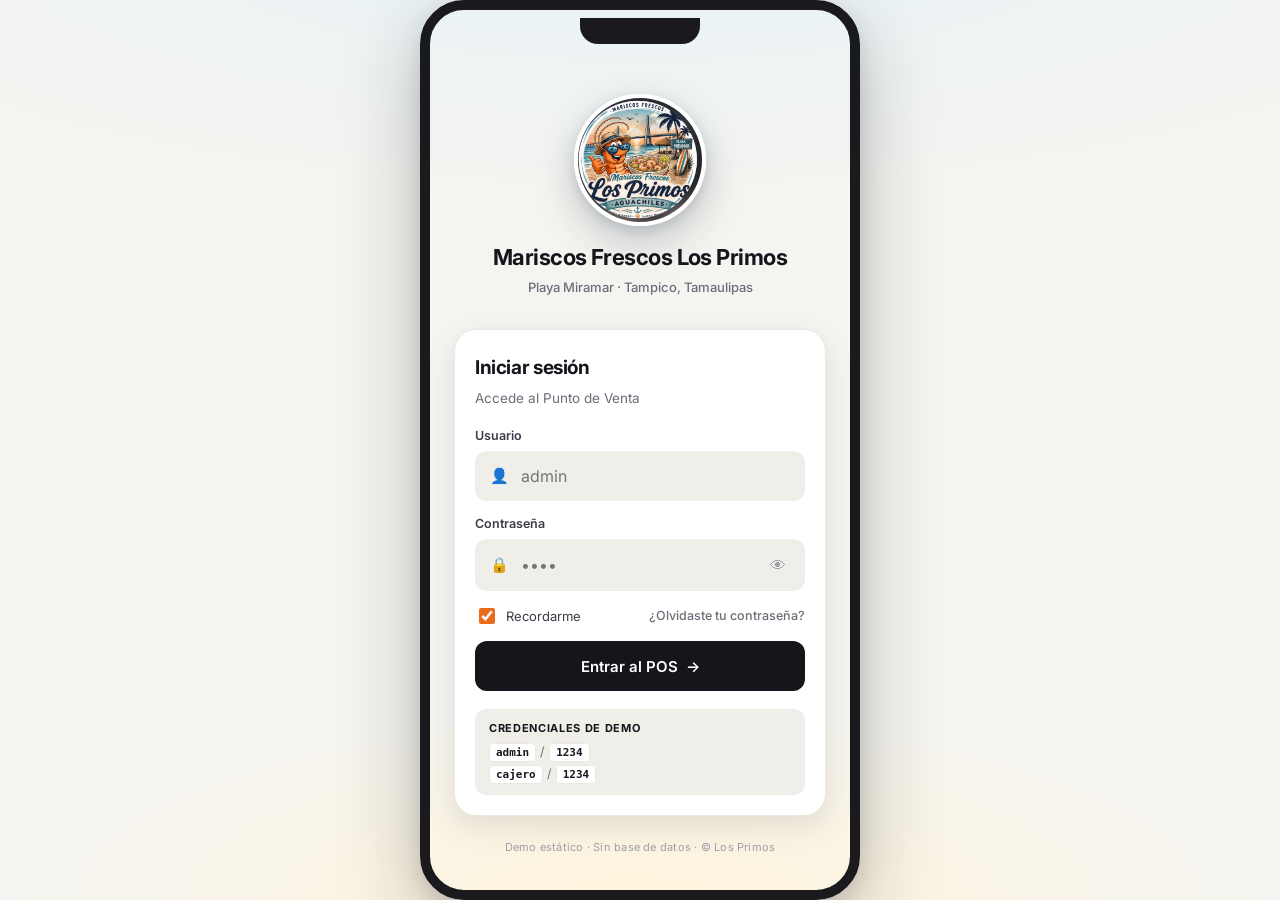
==== commit e821557f: "Phone-only design: native app feel, phone-frame on desktop - Remove all desktop layouts (sidebar-alw" ====
--- a/pos.html
+++ b/pos.html
@@ -7,7 +7,7 @@
   <meta name="apple-mobile-web-app-capable" content="yes" />
   <meta name="apple-mobile-web-app-status-bar-style" content="default" />
   <title>Los Primos · Punto de Venta</title>
-  <link rel="stylesheet" href="assets/styles.css?v=3" />
+  <link rel="stylesheet" href="assets/styles.css?v=4" />
   <link rel="icon" href="assets/logo.png" />
   <link rel="apple-touch-icon" href="assets/logo.png" />
   <link rel="preconnect" href="https://fonts.googleapis.com">
@@ -389,7 +389,7 @@
   <!-- Toasts -->
   <div class="toast-host" id="toastHost"></div>
 
-  <script src="assets/data.js?v=3"></script>
-  <script src="assets/app.js?v=3"></script>
+  <script src="assets/data.js?v=4"></script>
+  <script src="assets/app.js?v=4"></script>
 </body>
 </html>
--- a/assets/styles.css
+++ b/assets/styles.css
@@ -1,21 +1,21 @@
 /* ============================================================
-   Los Primos POS — MOBILE FIRST
-   Diseño minimalista con acentos de mar y naranja de la marca.
-   Prioridad total al celular.
+   Los Primos POS — PHONE ONLY
+   Diseño de app nativa para celular.
+   En pantallas grandes, la app se muestra como un teléfono centrado.
    ============================================================ */
 
 :root {
-  --bg:          #f8f7f4;
+  --bg:          #f5f4f0;
   --surface:     #ffffff;
-  --surface-2:   #f2f0eb;
-  --line:        #e7e4dd;
+  --surface-2:   #f0eee9;
+  --surface-3:   #e8e5de;
+  --line:        #ebe8e0;
   --line-2:      #ddd9d0;
 
   --ink:         #14161c;
   --ink-2:       #3a3d47;
   --ink-3:       #6b6e78;
-  --ink-4:       #9d9fa8;
-  --ink-5:       #cbc9c3;
+  --ink-4:       #9ea0a9;
 
   --accent:      #eb6a1c;
   --accent-2:    #c95612;
@@ -33,18 +33,21 @@
   --warning:     #a35b00;
   --warning-soft:#fbeed9;
 
-  --radius:      14px;
-  --radius-sm:   10px;
-  --radius-lg:   20px;
-
-  --font: 'Inter', system-ui, -apple-system, BlinkMacSystemFont, 'Segoe UI', Roboto, sans-serif;
-
-  --shadow-1: 0 1px 2px rgba(20, 22, 28, .04);
+  --radius:      16px;
+  --radius-sm:   12px;
+  --radius-lg:   22px;
+
+  --font: -apple-system, BlinkMacSystemFont, 'SF Pro Display', 'Inter', 'Segoe UI', Roboto, system-ui, sans-serif;
+
+  --shadow-1: 0 1px 2px rgba(20, 22, 28, .05);
   --shadow-2: 0 10px 30px rgba(20, 22, 28, .10);
-  --shadow-3: 0 20px 48px rgba(20, 22, 28, .16);
-
-  --topbar-h:   58px;
-  --bottom-h:   64px;
+  --shadow-3: 0 20px 48px rgba(20, 22, 28, .18);
+  --shadow-phone: 0 30px 80px rgba(20, 22, 28, .25), 0 8px 24px rgba(20, 22, 28, .12);
+
+  --topbar-h:   56px;
+  --bottom-h:   70px;
+
+  --app-w:      440px;
 }
 
 * { box-sizing: border-box; }
@@ -55,80 +58,144 @@
   color: var(--ink);
   background: var(--bg);
   font-size: 15px;
-  line-height: 1.5;
+  line-height: 1.45;
   -webkit-font-smoothing: antialiased;
   -webkit-tap-highlight-color: transparent;
   overflow-x: hidden;
 }
 
-/* ---------- Defensive resets ---------- */
 img, svg { max-width: 100%; display: block; }
 button { font-family: inherit; cursor: pointer; }
 a { color: inherit; }
-input, select, textarea { font-family: inherit; font-size: 16px; color: inherit; }
+input, select, textarea { font-family: inherit; color: inherit; font-size: 16px; }
 
 .hidden { display: none !important; }
 .muted { color: var(--ink-3); }
 
 /* ============================================================
-   LOGIN — hero-style, mobile-first
+   PHONE FRAME on desktop
+   ============================================================ */
+@media (min-width: 640px) {
+  body {
+    background:
+      radial-gradient(1000px 500px at 50% -10%, var(--sea-soft), transparent 60%),
+      radial-gradient(800px 400px at 50% 110%, var(--sand), transparent 60%),
+      #eae7df;
+    min-height: 100vh;
+    padding: 32px 0;
+  }
+  .login-body,
+  .app-body {
+    max-width: var(--app-w);
+    margin: 0 auto;
+    background: var(--bg);
+    border-radius: 44px;
+    overflow: hidden;
+    box-shadow: var(--shadow-phone);
+    min-height: 860px;
+    position: relative;
+    border: 10px solid #1a1a1e;
+    padding-bottom: 0 !important;
+  }
+  .app-body {
+    padding-bottom: 0 !important;
+    min-height: 860px;
+  }
+  /* fake notch */
+  .login-body::before,
+  .app-body::before {
+    content: "";
+    position: absolute;
+    top: 8px;
+    left: 50%;
+    transform: translateX(-50%);
+    width: 120px;
+    height: 26px;
+    background: #1a1a1e;
+    border-radius: 0 0 18px 18px;
+    z-index: 999;
+  }
+  /* re-anchor absolute/fixed inside phone frame */
+  .topbar,
+  .bottom-nav,
+  .sidebar,
+  .scrim,
+  .cart-scrim,
+  .cart-fab,
+  .pos-cart,
+  .modal,
+  .toast-host {
+    position: absolute !important;
+  }
+  .topbar { top: 0; left: 0; right: 0; }
+  .bottom-nav { bottom: 0; left: 0; right: 0; }
+  .sidebar, .scrim, .cart-scrim, .modal { inset: 0; }
+  .cart-fab {
+    left: 12px; right: 12px;
+    bottom: calc(var(--bottom-h) + 12px);
+  }
+  .pos-cart { left: 0; right: 0; bottom: 0; }
+  .toast-host {
+    left: 0; right: 0;
+    bottom: calc(var(--bottom-h) + 90px);
+  }
+}
+
+/* ============================================================
+   LOGIN
    ============================================================ */
 .login-body {
   min-height: 100dvh;
   min-height: 100vh;
   background:
-    radial-gradient(120% 60% at 50% -10%, var(--sea-soft) 0%, transparent 55%),
-    radial-gradient(80% 40% at 50% 100%, var(--sand) 0%, transparent 55%),
+    radial-gradient(140% 60% at 50% -10%, var(--sea-soft) 0%, transparent 55%),
+    radial-gradient(90% 40% at 50% 100%, var(--sand) 0%, transparent 55%),
     var(--bg);
   color: var(--ink);
   display: flex;
   flex-direction: column;
-  padding: 0;
 }
 .wave-bg { display: none; }
 
 .login-shell {
   flex: 1;
   width: 100%;
-  max-width: 420px;
-  margin: 0 auto;
-  padding: 32px 20px 20px;
-  padding-top: calc(32px + env(safe-area-inset-top));
-  padding-bottom: calc(20px + env(safe-area-inset-bottom));
+  padding: 40px 24px 24px;
+  padding-top: calc(40px + env(safe-area-inset-top));
+  padding-bottom: calc(24px + env(safe-area-inset-bottom));
   display: flex;
   flex-direction: column;
-  gap: 20px;
+  gap: 24px;
 }
 
 .login-card {
   background: transparent;
   border: 0;
-  border-radius: 0;
   padding: 0;
   display: flex;
   flex-direction: column;
-  gap: 24px;
+  gap: 28px;
 }
 
 .brand-badge {
   display: flex !important;
   flex-direction: column;
   align-items: center;
-  gap: 14px;
+  gap: 16px;
   margin: 0;
-  padding: 8px 0 4px;
+  padding: 12px 0 4px;
   text-align: center;
 }
 .brand-logo {
-  width: 120px !important;
-  height: 120px !important;
-  max-width: 32vw !important;
-  max-height: 32vw !important;
+  width: 132px !important;
+  height: 132px !important;
+  max-width: 34vw !important;
+  max-height: 34vw !important;
   border-radius: 50%;
   object-fit: cover;
   display: block;
-  box-shadow: 0 12px 32px rgba(12, 31, 61, .18);
-  border: 3px solid var(--surface);
+  box-shadow: 0 16px 40px rgba(12, 31, 61, .22), 0 4px 12px rgba(12, 31, 61, .12);
+  border: 4px solid var(--surface);
   flex-shrink: 0;
 }
 .brand-circle,
@@ -147,7 +214,6 @@
   font-size: 13px;
   color: var(--ink-3);
   font-weight: 500;
-  letter-spacing: 0.02em;
 }
 .brand-location::before {
   content: "Mariscos Frescos Los Primos";
@@ -155,9 +221,8 @@
   color: var(--ink);
   font-size: 22px;
   font-weight: 700;
-  letter-spacing: -0.02em;
+  letter-spacing: -0.025em;
   margin-bottom: 4px;
-  font-family: var(--font);
 }
 
 .login-form {
@@ -171,38 +236,37 @@
 }
 .form-title {
   margin: 0;
-  font-size: 18px;
+  font-size: 19px;
   font-weight: 700;
   color: var(--ink);
-  letter-spacing: -0.01em;
+  letter-spacing: -0.02em;
 }
 .form-hint {
-  margin: -8px 0 4px;
+  margin: -6px 0 4px;
   color: var(--ink-3);
-  font-size: 13px;
+  font-size: 13.5px;
 }
 
 .field { display: grid; gap: 6px; }
 .field-label {
-  font-size: 12px;
+  font-size: 12.5px;
   font-weight: 600;
   color: var(--ink-2);
-  letter-spacing: 0.01em;
 }
 .field-input {
   display: flex;
   align-items: center;
   gap: 10px;
+  background: var(--surface-2);
+  border: 1.5px solid transparent;
+  border-radius: var(--radius-sm);
+  padding: 13px 14px;
+  min-height: 50px;
+  transition: border-color .12s, background .12s;
+}
+.field-input:focus-within {
   background: var(--surface);
-  border: 1.5px solid var(--line-2);
-  border-radius: var(--radius-sm);
-  padding: 12px 14px;
-  transition: border-color .12s, box-shadow .12s;
-  min-height: 48px;
-}
-.field-input:focus-within {
   border-color: var(--ink);
-  box-shadow: 0 0 0 4px rgba(20, 22, 28, .08);
 }
 .field-input input,
 .field-input select {
@@ -211,7 +275,6 @@
   background: transparent;
   width: 100%;
   color: var(--ink);
-  font-size: 15px;
   min-width: 0;
 }
 .field-icon {
@@ -250,62 +313,17 @@
   accent-color: var(--accent);
 }
 .link-muted {
-  font-size: 12px;
+  font-size: 12.5px;
   color: var(--ink-3);
   text-decoration: none;
+  font-weight: 500;
 }
 .link-muted:active { color: var(--accent); }
-
-/* ============================================================
-   BUTTONS
-   ============================================================ */
-.btn-primary,
-.btn-ghost {
-  border: 0;
-  border-radius: var(--radius-sm);
-  font-weight: 600;
-  padding: 14px 18px;
-  font-size: 15px;
-  display: inline-flex;
-  align-items: center;
-  justify-content: center;
-  gap: 8px;
-  transition: background .12s, color .12s, border-color .12s, transform .05s;
-  border: 1px solid transparent;
-  min-height: 48px;
-  line-height: 1;
-}
-.btn-primary {
-  background: var(--ink);
-  color: var(--surface);
-}
-.btn-primary:hover { background: #000; }
-.btn-primary:active { transform: scale(0.98); }
-.btn-primary:disabled {
-  background: var(--surface-2);
-  color: var(--ink-4);
-  cursor: not-allowed;
-}
-.btn-primary.big { padding: 15px 18px; font-size: 16px; }
-.btn-primary.accent {
-  background: var(--accent);
-}
-.btn-primary.accent:hover { background: var(--accent-2); }
-
-.btn-ghost {
-  background: var(--surface);
-  color: var(--ink-2);
-  border-color: var(--line-2);
-}
-.btn-ghost:hover { background: var(--surface-2); color: var(--ink); }
-
-.btn-block { width: 100%; }
-.block { display: block; width: 100%; }
 
 .alert-error {
   background: var(--danger-soft);
   color: var(--danger);
-  padding: 12px;
+  padding: 12px 14px;
   border-radius: var(--radius-sm);
   font-size: 13px;
   border: 1px solid rgba(179, 38, 30, .15);
@@ -317,11 +335,10 @@
   background: var(--surface-2);
   border-radius: var(--radius-sm);
   padding: 12px 14px;
-  font-size: 12px;
+  font-size: 12.5px;
   color: var(--ink-3);
   display: grid;
   gap: 4px;
-  border: 1px solid var(--line);
 }
 .demo-creds strong {
   color: var(--ink);
@@ -348,6 +365,47 @@
   letter-spacing: 0.02em;
   padding: 0 8px;
 }
+
+/* ============================================================
+   BUTTONS
+   ============================================================ */
+.btn-primary,
+.btn-ghost {
+  border: 0;
+  border-radius: var(--radius-sm);
+  font-weight: 600;
+  padding: 15px 18px;
+  font-size: 15px;
+  display: inline-flex;
+  align-items: center;
+  justify-content: center;
+  gap: 8px;
+  transition: background .12s, color .12s, transform .05s;
+  border: 1px solid transparent;
+  min-height: 50px;
+  line-height: 1;
+}
+.btn-primary {
+  background: var(--ink);
+  color: var(--surface);
+}
+.btn-primary:active { background: #000; transform: scale(0.98); }
+.btn-primary:disabled {
+  background: var(--surface-2);
+  color: var(--ink-4);
+  cursor: not-allowed;
+}
+.btn-primary.big { padding: 16px 18px; font-size: 16px; }
+
+.btn-ghost {
+  background: var(--surface-2);
+  color: var(--ink-2);
+  border-color: transparent;
+}
+.btn-ghost:active { background: var(--surface-3); color: var(--ink); }
+
+.btn-block { width: 100%; }
+.block { display: block; width: 100%; }
 
 /* ============================================================
    APP LAYOUT
@@ -359,16 +417,18 @@
   padding-bottom: calc(var(--bottom-h) + env(safe-area-inset-bottom));
 }
 
-/* Topbar (light) */
+/* Topbar */
 .topbar {
   position: sticky;
   top: 0;
   z-index: 50;
   display: flex;
   align-items: center;
-  gap: 10px;
+  gap: 12px;
   padding: 10px 14px;
-  background: var(--surface);
+  background: rgba(245, 244, 240, 0.85);
+  backdrop-filter: saturate(180%) blur(20px);
+  -webkit-backdrop-filter: saturate(180%) blur(20px);
   color: var(--ink);
   border-bottom: 1px solid var(--line);
   padding-top: calc(10px + env(safe-area-inset-top));
@@ -376,22 +436,22 @@
 }
 
 .menu-btn, .close-btn {
-  background: transparent;
-  border: 1px solid var(--line-2);
-  color: var(--ink-2);
+  background: var(--surface-2);
+  border: 0;
+  color: var(--ink);
   width: 40px;
   height: 40px;
-  border-radius: var(--radius-sm);
+  border-radius: 12px;
   font-size: 18px;
   display: grid;
   place-items: center;
   flex-shrink: 0;
 }
 .menu-btn:active, .close-btn:active {
-  background: var(--surface-2);
-  transform: scale(0.95);
-}
-.close-btn { border: 0; margin-left: auto; }
+  background: var(--surface-3);
+  transform: scale(0.94);
+}
+.close-btn { background: transparent; margin-left: auto; }
 
 .topbar-brand {
   display: flex;
@@ -409,14 +469,14 @@
   object-fit: cover;
   display: block;
   border: 1.5px solid var(--surface);
-  box-shadow: 0 2px 6px rgba(20, 22, 28, .12);
+  box-shadow: 0 2px 6px rgba(20, 22, 28, .15);
   flex-shrink: 0;
 }
 .side-logo {
-  width: 34px !important;
-  height: 34px !important;
-  max-width: 34px !important;
-  max-height: 34px !important;
+  width: 40px !important;
+  height: 40px !important;
+  max-width: 40px !important;
+  max-height: 40px !important;
   border-radius: 50%;
   object-fit: cover;
   display: block;
@@ -440,9 +500,8 @@
   overflow: hidden;
 }
 .topbar-title strong {
-  font-family: var(--font);
   font-weight: 700;
-  font-size: 14px;
+  font-size: 15px;
   letter-spacing: -0.01em;
   color: var(--ink);
   white-space: nowrap;
@@ -465,63 +524,67 @@
   flex-shrink: 0;
 }
 .user-chip {
-  background: var(--surface-2);
-  padding: 6px 10px;
-  border-radius: 999px;
-  font-size: 12px;
-  color: var(--ink-2);
-  border: 1px solid var(--line);
-  white-space: nowrap;
+  display: none;
 }
 .topbar .btn-ghost {
-  padding: 8px 12px;
+  padding: 8px 14px;
   font-size: 13px;
   min-height: 36px;
-}
-
-/* Sidebar */
+  border-radius: 999px;
+  background: transparent;
+  color: var(--ink-2);
+  font-weight: 500;
+}
+.topbar .btn-ghost:active { background: var(--surface-2); }
+
+/* Side menu */
 .sidebar {
   position: fixed;
   top: 0;
   left: 0;
   bottom: 0;
-  width: 260px;
+  width: 82%;
+  max-width: 320px;
   background: var(--surface);
   color: var(--ink);
   z-index: 100;
   transform: translateX(-100%);
-  transition: transform .22s ease;
+  transition: transform .25s cubic-bezier(0.32, 0.72, 0, 1);
   display: flex;
   flex-direction: column;
-  border-right: 1px solid var(--line);
-  box-shadow: var(--shadow-2);
+  border-right: 0;
+  box-shadow: var(--shadow-3);
+  border-radius: 0 20px 20px 0;
+  overflow: hidden;
 }
 .sidebar.open { transform: translateX(0); }
 
 .sidebar-header {
   display: flex;
   align-items: center;
-  gap: 10px;
-  padding: 16px;
+  gap: 12px;
+  padding: 20px 18px 16px;
   border-bottom: 1px solid var(--line);
-  padding-top: calc(16px + env(safe-area-inset-top));
+  padding-top: calc(20px + env(safe-area-inset-top));
+  background: linear-gradient(135deg, var(--sea-soft), var(--sand));
 }
 .sidebar-header strong {
   display: block;
-  font-family: var(--font);
   font-weight: 700;
-  font-size: 14px;
+  font-size: 15px;
   color: var(--ink);
   letter-spacing: -0.01em;
 }
 .sidebar-header small {
   display: block;
-  color: var(--ink-4);
-  font-size: 11px;
-}
+  color: var(--ink-3);
+  font-size: 12px;
+  margin-top: 2px;
+}
+.sidebar .close-btn { color: var(--ink); }
 
 .nav {
-  padding: 10px 8px;
+  padding: 12px 10px;
   display: grid;
   gap: 2px;
   overflow-y: auto;
@@ -530,56 +593,56 @@
 .nav-item {
   display: flex;
   align-items: center;
-  gap: 12px;
-  padding: 12px 12px;
-  border-radius: var(--radius-sm);
+  gap: 14px;
+  padding: 14px 14px;
+  border-radius: 12px;
   border: 0;
   background: transparent;
   color: var(--ink-2);
   font-weight: 500;
   text-align: left;
-  font-size: 14.5px;
-  min-height: 44px;
-}
-.nav-item:hover { background: var(--surface-2); color: var(--ink); }
+  font-size: 15px;
+  min-height: 48px;
+}
+.nav-item:active { background: var(--surface-2); color: var(--ink); }
 .nav-item.active {
   background: var(--surface-2);
   color: var(--ink);
-  font-weight: 600;
+  font-weight: 700;
 }
 .nav-item .ni {
-  font-size: 16px;
-  width: 20px;
+  font-size: 18px;
+  width: 24px;
   text-align: center;
   flex-shrink: 0;
 }
 
 .sidebar-foot {
-  padding: 12px;
+  padding: 14px;
   border-top: 1px solid var(--line);
-  padding-bottom: calc(12px + env(safe-area-inset-bottom));
+  padding-bottom: calc(14px + env(safe-area-inset-bottom));
 }
 
 .scrim {
   position: fixed;
   inset: 0;
-  background: rgba(20, 22, 28, .45);
+  background: rgba(20, 22, 28, .5);
   z-index: 90;
   opacity: 0;
   pointer-events: none;
-  transition: opacity .2s;
+  transition: opacity .25s;
 }
 .scrim.show { opacity: 1; pointer-events: auto; }
 
-/* Bottom nav (mobile) */
+/* Bottom tab bar (native iOS style) */
 .bottom-nav {
   position: fixed;
   left: 0;
   right: 0;
   bottom: 0;
-  background: rgba(255, 255, 255, 0.94);
-  backdrop-filter: saturate(180%) blur(20px);
-  -webkit-backdrop-filter: saturate(180%) blur(20px);
+  background: rgba(255, 255, 255, 0.85);
+  backdrop-filter: saturate(180%) blur(24px);
+  -webkit-backdrop-filter: saturate(180%) blur(24px);
   display: grid;
   grid-template-columns: repeat(5, 1fr);
   border-top: 1px solid var(--line);
@@ -590,7 +653,7 @@
   border: 0;
   background: transparent;
   color: var(--ink-4);
-  padding: 8px 4px;
+  padding: 10px 4px 8px;
   display: grid;
   place-items: center;
   gap: 3px;
@@ -598,9 +661,10 @@
   font-weight: 500;
   min-height: var(--bottom-h);
   position: relative;
+  transition: color .15s;
 }
 .bn-item span {
-  font-size: 20px;
+  font-size: 22px;
   line-height: 1;
   opacity: .55;
   transition: opacity .15s, transform .15s;
@@ -608,7 +672,7 @@
 .bn-item em {
   font-style: normal;
   font-size: 10.5px;
-  transition: color .15s;
+  font-weight: 600;
 }
 .bn-item.active {
   color: var(--ink);
@@ -620,8 +684,8 @@
 .bn-item.active::before {
   content: "";
   position: absolute;
-  top: 6px;
-  width: 24px;
+  top: 4px;
+  width: 32px;
   height: 3px;
   border-radius: 3px;
   background: var(--accent);
@@ -630,21 +694,21 @@
 /* Main */
 .app-main {
   padding: 16px 14px 20px;
-  max-width: 1400px;
   margin: 0 auto;
 }
 
-.view-head { margin: 0 0 16px; }
+.view-head { margin: 0 0 16px; padding: 0 2px; }
 .view-head h2 {
   margin: 0;
   color: var(--ink);
-  font-size: 22px;
-  font-weight: 700;
-  letter-spacing: -0.02em;
+  font-size: 26px;
+  font-weight: 800;
+  letter-spacing: -0.03em;
+  line-height: 1.1;
 }
 .view-head p {
   margin: 4px 0 0;
-  font-size: 13px;
+  font-size: 13.5px;
   color: var(--ink-3);
 }
 
@@ -652,33 +716,38 @@
    POS — Products + Cart
    ============================================================ */
 .pos-grid {
-  display: grid;
-  grid-template-columns: 1fr;
-  gap: 12px;
+  display: block;
 }
 
 .filter-row {
+  position: sticky;
+  top: calc(var(--topbar-h) + env(safe-area-inset-top));
+  z-index: 20;
+  background: var(--bg);
+  margin: -16px -14px 14px;
+  padding: 12px 14px;
+  border-bottom: 1px solid var(--line);
   display: flex;
   align-items: center;
   gap: 8px;
   flex-wrap: wrap;
-  margin-bottom: 14px;
 }
 .search-box {
   flex: 1;
-  min-width: 200px;
-  display: flex;
-  align-items: center;
-  gap: 8px;
+  min-width: 100%;
+  display: flex;
+  align-items: center;
+  gap: 10px;
+  background: var(--surface-2);
+  border: 1.5px solid transparent;
+  border-radius: 12px;
+  padding: 11px 14px;
+  min-height: 44px;
+  transition: background .12s, border-color .12s;
+}
+.search-box:focus-within {
   background: var(--surface);
-  border: 1.5px solid var(--line-2);
-  border-radius: var(--radius-sm);
-  padding: 10px 14px;
-  min-height: 44px;
-}
-.search-box:focus-within {
   border-color: var(--ink);
-  box-shadow: 0 0 0 4px rgba(20, 22, 28, .06);
 }
 .search-box span {
   color: var(--ink-4);
@@ -690,37 +759,40 @@
   outline: 0;
   background: transparent;
   width: 100%;
-  font-size: 15px;
   min-width: 0;
 }
 
 .chips {
   display: flex;
-  gap: 6px;
+  gap: 8px;
   overflow-x: auto;
-  padding-bottom: 2px;
+  padding: 2px 0;
+  margin: 0 -14px;
+  padding-left: 14px;
+  padding-right: 14px;
   -webkit-overflow-scrolling: touch;
   scrollbar-width: none;
+  width: calc(100% + 28px);
 }
 .chips::-webkit-scrollbar { display: none; }
 .chip {
-  border: 1.5px solid var(--line-2);
+  border: 0;
   background: var(--surface);
-  padding: 9px 14px;
+  padding: 9px 16px;
   border-radius: 999px;
   font-size: 13px;
   font-weight: 600;
   color: var(--ink-2);
   white-space: nowrap;
-  transition: background .12s, color .12s, border-color .12s;
+  transition: background .12s, color .12s;
   min-height: 38px;
   flex-shrink: 0;
+  box-shadow: var(--shadow-1);
 }
 .chip:active { background: var(--surface-2); }
 .chip.active {
   background: var(--ink);
   color: var(--surface);
-  border-color: var(--ink);
 }
 
 .product-grid {
@@ -730,49 +802,45 @@
 }
 .product-card {
   background: var(--surface);
-  border: 1px solid var(--line);
+  border: 0;
   border-radius: var(--radius);
   padding: 10px;
   display: grid;
   gap: 8px;
   text-align: left;
   color: var(--ink);
-  transition: border-color .12s, transform .05s, box-shadow .12s;
+  transition: transform .08s;
   position: relative;
   overflow: hidden;
-}
-.product-card:active {
-  transform: scale(0.98);
-  border-color: var(--accent);
-}
+  box-shadow: var(--shadow-1);
+}
+.product-card:active { transform: scale(0.97); }
 
 .product-card .thumb {
   aspect-ratio: 1 / 1;
-  border-radius: var(--radius-sm);
+  border-radius: 12px;
   display: grid;
   place-items: center;
-  font-size: 40px;
+  font-size: 44px;
   background: linear-gradient(160deg, var(--sea-soft), var(--sand));
   position: relative;
   overflow: hidden;
 }
-.product-card .thumb::after { display: none; }
 
 .product-card .cat {
   position: absolute;
   top: 10px;
   left: 10px;
-  background: rgba(255, 255, 255, 0.85);
+  background: rgba(255, 255, 255, 0.9);
   backdrop-filter: blur(6px);
   color: var(--ink-2);
   font-size: 9px;
   padding: 3px 8px;
   border-radius: 999px;
   letter-spacing: 0.04em;
-  font-weight: 600;
+  font-weight: 700;
   text-transform: uppercase;
   z-index: 2;
-  border: 1px solid rgba(255, 255, 255, .5);
 }
 
 .product-card .name {
@@ -794,9 +862,9 @@
 }
 .product-card .price {
   font-size: 17px;
-  font-weight: 700;
-  color: var(--ink);
-  letter-spacing: -0.02em;
+  font-weight: 800;
+  color: var(--ink);
+  letter-spacing: -0.025em;
 }
 .product-card .stock {
   font-size: 10.5px;
@@ -807,16 +875,35 @@
 .product-card .stock.out { color: var(--danger); font-weight: 600; }
 .product-card[disabled] { opacity: .5; pointer-events: none; }
 
-/* Cart (desktop side by default; mobile becomes bottom sheet below) */
+/* Cart — bottom sheet */
 .pos-cart {
+  position: fixed;
+  left: 0; right: 0; bottom: 0;
+  z-index: 110;
   background: var(--surface);
-  border-radius: var(--radius);
-  padding: 16px;
-  border: 1px solid var(--line);
+  border-radius: 24px 24px 0 0;
+  border: 0;
+  padding: 8px 18px calc(18px + env(safe-area-inset-bottom));
+  max-height: 88vh;
+  transform: translateY(100%);
+  transition: transform .28s cubic-bezier(0.32, 0.72, 0, 1);
+  box-shadow: 0 -20px 50px rgba(20, 22, 28, .2);
+  overflow-y: auto;
   display: flex;
   flex-direction: column;
-  gap: 12px;
-}
+  gap: 14px;
+}
+.pos-cart.open { transform: translateY(0); }
+.pos-cart::before {
+  content: "";
+  display: block;
+  width: 44px;
+  height: 4px;
+  border-radius: 4px;
+  background: var(--surface-3);
+  margin: 4px auto 8px;
+}
+
 .cart-header {
   display: flex;
   align-items: center;
@@ -824,59 +911,64 @@
 }
 .cart-header h3 {
   margin: 0;
+  font-size: 20px;
+  color: var(--ink);
+  font-weight: 800;
+  letter-spacing: -0.02em;
+}
+.cart-header-right {
+  display: flex;
+  align-items: center;
+  gap: 10px;
+}
+.cart-count { font-size: 12.5px; color: var(--ink-4); font-weight: 500; }
+
+.sheet-close {
+  background: var(--surface-2);
+  border: 0;
+  color: var(--ink-2);
   font-size: 16px;
-  color: var(--ink);
-  font-weight: 700;
-  letter-spacing: -0.01em;
-}
-.cart-header-right {
-  display: flex;
-  align-items: center;
-  gap: 10px;
-}
-.cart-count { font-size: 12px; color: var(--ink-4); }
-
-.sheet-close {
-  display: none;
-  background: transparent;
-  border: 0;
-  color: var(--ink-3);
-  font-size: 20px;
-  padding: 6px;
-  border-radius: 8px;
+  padding: 0;
+  width: 32px;
+  height: 32px;
+  border-radius: 50%;
   line-height: 1;
-}
-.sheet-close:active { background: var(--surface-2); }
+  display: grid;
+  place-items: center;
+}
+.sheet-close:active { background: var(--surface-3); }
 
 .cart-items {
   display: grid;
   gap: 0;
-  max-height: 340px;
+  max-height: 44vh;
   overflow-y: auto;
+  margin: 0 -4px;
+  padding: 0 4px;
 }
 .empty-state {
-  padding: 32px 8px;
+  padding: 40px 8px;
   text-align: center;
   color: var(--ink-4);
   display: grid;
   place-items: center;
-  gap: 8px;
-}
-.empty-state span { font-size: 28px; opacity: .5; }
-.empty-state p { margin: 0; font-size: 13px; }
+  gap: 10px;
+}
+.empty-state span { font-size: 32px; opacity: .5; }
+.empty-state p { margin: 0; font-size: 13.5px; }
 
 .cart-item {
   display: grid;
   grid-template-columns: 1fr auto;
   gap: 10px;
-  padding: 12px 0;
+  padding: 14px 0;
   border-bottom: 1px solid var(--line);
 }
 .cart-item:last-child { border-bottom: 0; }
 .cart-item .ci-main { display: grid; gap: 4px; min-width: 0; }
 .cart-item .ci-name {
   font-weight: 600;
-  font-size: 14px;
+  font-size: 14.5px;
   color: var(--ink);
   overflow: hidden;
   text-overflow: ellipsis;
@@ -884,11 +976,11 @@
 }
 .cart-item .ci-price { font-size: 12px; color: var(--ink-4); }
 .cart-item .ci-total {
-  font-weight: 700;
+  font-weight: 800;
   color: var(--ink);
   text-align: right;
   font-size: 15px;
-  letter-spacing: -0.01em;
+  letter-spacing: -0.02em;
 }
 
 .qty-ctrl {
@@ -900,16 +992,16 @@
 .qty-btn {
   width: 32px;
   height: 32px;
-  border-radius: 8px;
+  border-radius: 10px;
   background: var(--surface-2);
-  border: 1px solid var(--line);
-  font-size: 15px;
+  border: 0;
+  font-size: 16px;
   font-weight: 600;
-  color: var(--ink-2);
+  color: var(--ink);
   display: grid;
   place-items: center;
 }
-.qty-btn:active { background: var(--line); }
+.qty-btn:active { background: var(--surface-3); }
 .qty-val {
   min-width: 28px;
   text-align: center;
@@ -929,14 +1021,14 @@
 
 .cart-summary {
   border-top: 1px solid var(--line);
-  padding-top: 12px;
-  display: grid;
-  gap: 6px;
+  padding-top: 14px;
+  display: grid;
+  gap: 8px;
 }
 .cart-summary .row {
   display: flex;
   justify-content: space-between;
-  font-size: 13px;
+  font-size: 13.5px;
   color: var(--ink-3);
 }
 .cart-summary .row strong {
@@ -945,16 +1037,16 @@
 }
 .cart-summary .row.total {
   border-top: 1px solid var(--line);
-  margin-top: 6px;
-  padding-top: 10px;
+  margin-top: 4px;
+  padding-top: 12px;
   font-size: 14px;
   color: var(--ink);
 }
 .cart-summary .row.total strong {
   color: var(--accent);
-  font-size: 22px;
+  font-size: 24px;
   font-weight: 800;
-  letter-spacing: -0.02em;
+  letter-spacing: -0.025em;
 }
 
 .pay-methods {
@@ -964,16 +1056,15 @@
 }
 .pay-btn {
   padding: 12px 6px;
-  border-radius: var(--radius-sm);
-  background: var(--surface);
-  border: 1.5px solid var(--line-2);
+  border-radius: 12px;
+  background: var(--surface-2);
+  border: 1.5px solid transparent;
   color: var(--ink-3);
   font-size: 12.5px;
   font-weight: 600;
-  transition: background .12s, color .12s, border-color .12s;
-  min-height: 46px;
-}
-.pay-btn:active { background: var(--surface-2); }
+  min-height: 48px;
+}
+.pay-btn:active { background: var(--surface-3); }
 .pay-btn.active {
   background: var(--ink);
   color: var(--surface);
@@ -995,11 +1086,12 @@
 }
 .stat-card {
   background: var(--surface);
-  border: 1px solid var(--line);
+  border: 0;
   border-radius: var(--radius);
   padding: 14px;
   display: grid;
   gap: 4px;
+  box-shadow: var(--shadow-1);
 }
 .stat-card small {
   color: var(--ink-3);
@@ -1007,17 +1099,15 @@
   font-weight: 500;
 }
 .stat-card strong {
-  font-family: var(--font);
   font-size: 22px;
-  font-weight: 700;
-  color: var(--ink);
-  letter-spacing: -0.02em;
+  font-weight: 800;
+  color: var(--ink);
+  letter-spacing: -0.025em;
   line-height: 1.15;
 }
 .stat-card.accent {
   background: linear-gradient(135deg, var(--navy), var(--navy-2));
   color: var(--surface);
-  border-color: var(--navy);
 }
 .stat-card.accent small { color: rgba(255, 255, 255, .7); }
 .stat-card.accent strong { color: var(--accent); }
@@ -1025,14 +1115,15 @@
 
 .card {
   background: var(--surface);
-  border: 1px solid var(--line);
+  border: 0;
   border-radius: var(--radius);
   padding: 16px;
   margin-bottom: 12px;
+  box-shadow: var(--shadow-1);
 }
 .card h3 {
   margin: 0 0 14px;
-  font-size: 15px;
+  font-size: 16px;
   color: var(--ink);
   font-weight: 700;
   letter-spacing: -0.01em;
@@ -1055,7 +1146,7 @@
   font-size: 10.5px;
   text-transform: uppercase;
   letter-spacing: 0.06em;
-  font-weight: 600;
+  font-weight: 700;
   position: sticky;
   top: 0;
   z-index: 1;
@@ -1068,64 +1159,61 @@
 
 .pill {
   display: inline-block;
-  padding: 3px 8px;
+  padding: 3px 9px;
   border-radius: 999px;
   font-size: 11px;
-  font-weight: 600;
+  font-weight: 700;
   background: var(--surface-2);
   color: var(--ink-3);
-  border: 1px solid var(--line);
-}
-.pill.good { background: var(--success-soft); color: var(--success); border-color: transparent; }
-.pill.warn { background: var(--warning-soft); color: var(--warning); border-color: transparent; }
-.pill.bad  { background: var(--danger-soft);  color: var(--danger);  border-color: transparent; }
+}
+.pill.good { background: var(--success-soft); color: var(--success); }
+.pill.warn { background: var(--warning-soft); color: var(--warning); }
+.pill.bad  { background: var(--danger-soft);  color: var(--danger); }
 
 .method-list { display: grid; gap: 8px; }
 .method-row {
   display: flex;
   align-items: center;
   justify-content: space-between;
-  padding: 12px 14px;
-  background: var(--surface);
-  border: 1px solid var(--line);
-  border-radius: var(--radius-sm);
+  padding: 14px;
+  background: var(--surface-2);
+  border-radius: 12px;
 }
 .method-row .m-left {
   display: flex;
   align-items: center;
   gap: 8px;
-  color: var(--ink-2);
-  font-size: 13px;
-  font-weight: 500;
+  color: var(--ink);
+  font-size: 13.5px;
+  font-weight: 600;
 }
 .method-row .m-total {
-  font-weight: 700;
-  color: var(--ink);
-  font-size: 15px;
-  letter-spacing: -0.01em;
-}
-.method-row small { color: var(--ink-4); font-size: 12px; }
+  font-weight: 800;
+  color: var(--ink);
+  font-size: 16px;
+  letter-spacing: -0.02em;
+}
+.method-row small { color: var(--ink-4); font-size: 12px; font-weight: 500; }
 
 .rank-list { list-style: none; padding: 0; margin: 0; display: grid; gap: 6px; }
 .rank-list li {
   display: flex;
   align-items: center;
   gap: 12px;
-  padding: 10px 12px;
+  padding: 12px 14px;
+  background: var(--surface-2);
+  border-radius: 12px;
+}
+.rank-list .rank {
+  width: 26px;
+  height: 26px;
+  border-radius: 8px;
   background: var(--surface);
-  border-radius: var(--radius-sm);
-  border: 1px solid var(--line);
-}
-.rank-list .rank {
-  width: 24px;
-  height: 24px;
-  border-radius: 6px;
-  background: var(--surface-2);
   color: var(--ink-2);
   display: grid;
   place-items: center;
   font-weight: 700;
-  font-size: 11px;
+  font-size: 12px;
   flex-shrink: 0;
 }
 .rank-list li:first-child .rank {
@@ -1134,7 +1222,7 @@
 }
 .rank-list .name {
   flex: 1;
-  font-weight: 500;
+  font-weight: 600;
   font-size: 13.5px;
   color: var(--ink);
   min-width: 0;
@@ -1143,33 +1231,33 @@
   white-space: nowrap;
 }
 .rank-list .amt {
-  font-weight: 700;
-  color: var(--ink);
-  font-size: 14px;
-  letter-spacing: -0.01em;
+  font-weight: 800;
+  color: var(--ink);
+  font-size: 14.5px;
+  letter-spacing: -0.02em;
 }
 
 /* Bar chart */
 .bar-chart {
   display: grid;
   grid-auto-flow: column;
-  grid-auto-columns: minmax(18px, 1fr);
+  grid-auto-columns: minmax(16px, 1fr);
   gap: 6px;
   align-items: end;
-  height: 180px;
+  height: 160px;
   padding: 24px 4px 4px;
   border-bottom: 1px solid var(--line);
   margin-bottom: 24px;
 }
-.bar-chart.small { height: 130px; }
+.bar-chart.small { height: 120px; }
 .bar {
   position: relative;
-  background: var(--ink);
-  border-radius: 3px 3px 0 0;
+  background: linear-gradient(180deg, var(--ink), var(--navy));
+  border-radius: 4px 4px 0 0;
   min-height: 3px;
   transition: height .25s;
 }
-.bar:hover { background: var(--accent); }
+.bar:active { background: var(--accent); }
 .bar::after {
   content: attr(data-label);
   position: absolute;
@@ -1192,10 +1280,10 @@
   opacity: 0;
   transition: opacity .15s;
 }
-.bar:hover span { opacity: 1; }
+.bar:active span { opacity: 1; }
 
 /* ============================================================
-   Modals
+   Modals (bottom sheet style)
    ============================================================ */
 .modal {
   position: fixed;
@@ -1208,16 +1296,19 @@
   animation: fadeIn .15s ease;
 }
 @keyframes fadeIn { from { opacity: 0 } to { opacity: 1 } }
+@keyframes slideUp {
+  from { transform: translateY(24px); }
+  to   { transform: translateY(0); }
+}
 .modal-card {
   background: var(--surface);
-  border-radius: var(--radius-lg) var(--radius-lg) 0 0;
-  padding: 20px 20px calc(20px + env(safe-area-inset-bottom));
+  border-radius: 24px 24px 0 0;
+  padding: 12px 20px calc(20px + env(safe-area-inset-bottom));
   width: 100%;
-  max-width: 480px;
   box-shadow: var(--shadow-3);
   max-height: 94vh;
   overflow-y: auto;
-  animation: slideUp .22s cubic-bezier(0.32, 0.72, 0, 1);
+  animation: slideUp .25s cubic-bezier(0.32, 0.72, 0, 1);
 }
 .modal-card::before {
   content: "";
@@ -1225,15 +1316,15 @@
   width: 44px;
   height: 4px;
   border-radius: 4px;
-  background: var(--line-2);
-  margin: -8px auto 14px;
+  background: var(--surface-3);
+  margin: 0 auto 16px;
 }
 .modal-card h3 {
   margin: 0 0 16px;
-  font-weight: 700;
-  color: var(--ink);
-  font-size: 17px;
-  letter-spacing: -0.01em;
+  font-weight: 800;
+  color: var(--ink);
+  font-size: 20px;
+  letter-spacing: -0.02em;
 }
 .modal-actions {
   display: flex;
@@ -1248,26 +1339,26 @@
   justify-content: space-between;
   align-items: baseline;
   background: var(--surface-2);
-  padding: 14px 16px;
-  border-radius: var(--radius-sm);
+  padding: 16px;
+  border-radius: 12px;
   margin-bottom: 12px;
 }
 .pay-total span, .pay-change span {
   color: var(--ink-3);
-  font-size: 13px;
+  font-size: 13.5px;
   font-weight: 500;
 }
 .pay-total strong {
   color: var(--ink);
   font-size: 22px;
   font-weight: 800;
-  letter-spacing: -0.02em;
+  letter-spacing: -0.025em;
 }
 .pay-change strong {
   color: var(--success);
   font-size: 22px;
   font-weight: 800;
-  letter-spacing: -0.02em;
+  letter-spacing: -0.025em;
 }
 
 .quick-cash {
@@ -1278,21 +1369,20 @@
 }
 .quick-cash button {
   padding: 12px 4px;
-  border-radius: var(--radius-sm);
-  background: var(--surface);
-  border: 1.5px solid var(--line-2);
+  border-radius: 10px;
+  background: var(--surface-2);
+  border: 0;
   font-size: 12.5px;
-  font-weight: 600;
+  font-weight: 700;
   color: var(--ink-2);
   min-height: 44px;
 }
-.quick-cash button:active { background: var(--surface-2); }
+.quick-cash button:active { background: var(--surface-3); }
 
 /* Ticket */
 .ticket {
   background: var(--surface-2);
-  border: 1px dashed var(--line-2);
-  border-radius: var(--radius-sm);
+  border-radius: 12px;
   padding: 16px;
   font-family: 'ui-monospace', 'SF Mono', Menlo, Consolas, monospace;
   color: var(--ink);
@@ -1302,14 +1392,14 @@
   display: flex;
   gap: 12px;
   align-items: center;
-  padding-bottom: 10px;
-  border-bottom: 1px dashed var(--line-2);
+  padding-bottom: 12px;
+  border-bottom: 1px dashed var(--surface-3);
 }
 .ticket-brand strong {
   display: block;
   font-family: var(--font);
   color: var(--ink);
-  font-size: 13px;
+  font-size: 13.5px;
   font-weight: 700;
 }
 .ticket-brand small {
@@ -1322,55 +1412,51 @@
   display: grid;
   grid-template-columns: repeat(3, 1fr);
   gap: 8px;
-  padding: 10px 0;
-  border-bottom: 1px dashed var(--line-2);
+  padding: 12px 0;
+  border-bottom: 1px dashed var(--surface-3);
   font-size: 11px;
 }
 .ticket-meta span { color: var(--ink-4); display: block; font-family: var(--font); }
-.ticket-meta strong { color: var(--ink); font-family: var(--font); font-weight: 600; }
-.ticket-lines { padding: 10px 0; display: grid; gap: 6px; }
+.ticket-meta strong { color: var(--ink); font-family: var(--font); font-weight: 700; }
+.ticket-lines { padding: 12px 0; display: grid; gap: 8px; }
 .ticket-lines .tl { display: grid; grid-template-columns: 1fr auto; gap: 8px; }
 .ticket-lines .tl small { color: var(--ink-4); font-family: var(--font); font-size: 10px; }
-.ticket-totals { padding-top: 10px; border-top: 1px dashed var(--line-2); display: grid; gap: 4px; }
+.ticket-totals { padding-top: 12px; border-top: 1px dashed var(--surface-3); display: grid; gap: 4px; }
 .ticket-totals div { display: flex; justify-content: space-between; }
-.ticket-totals .grand { font-size: 14px; font-weight: 800; color: var(--ink); margin-top: 4px; }
+.ticket-totals .grand { font-size: 15px; font-weight: 800; color: var(--ink); margin-top: 4px; }
 .ticket-thanks {
   text-align: center;
-  margin: 12px 0 0;
-  font-size: 11px;
+  margin: 14px 0 0;
+  font-size: 11.5px;
   color: var(--ink-4);
   font-family: var(--font);
 }
 
 /* ============================================================
-   CART: FAB + Bottom Sheet (mobile)
+   CART FAB (floating action bar)
    ============================================================ */
 .cart-fab {
   display: flex;
   position: fixed;
   left: 12px;
   right: 12px;
-  bottom: calc(var(--bottom-h) + 8px + env(safe-area-inset-bottom));
+  bottom: calc(var(--bottom-h) + 12px + env(safe-area-inset-bottom));
   z-index: 45;
   background: var(--ink);
   color: var(--surface);
   border: 0;
-  border-radius: 14px;
+  border-radius: 16px;
   padding: 14px 16px;
   align-items: center;
   gap: 12px;
-  box-shadow: 0 12px 32px rgba(20, 22, 28, .32);
+  box-shadow: 0 12px 32px rgba(20, 22, 28, .38);
   font-weight: 600;
   font-size: 14px;
-  animation: fabIn .22s ease;
+  animation: fabIn .25s ease;
 }
 @keyframes fabIn {
   from { transform: translateY(24px); opacity: 0 }
   to   { transform: translateY(0);    opacity: 1 }
-}
-@keyframes slideUp {
-  from { transform: translateY(24px); }
-  to   { transform: translateY(0); }
 }
 .cart-fab .cf-count {
   background: var(--accent);
@@ -1386,20 +1472,20 @@
 }
 .cart-fab .cf-label { flex: 1; text-align: left; }
 .cart-fab .cf-total {
-  font-weight: 700;
+  font-weight: 800;
   font-size: 16px;
-  letter-spacing: -0.01em;
+  letter-spacing: -0.02em;
 }
 .cart-fab:active { transform: scale(0.98); }
 
 .cart-scrim {
   position: fixed;
   inset: 0;
-  background: rgba(20, 22, 28, .5);
+  background: rgba(20, 22, 28, .55);
   z-index: 100;
   opacity: 0;
   pointer-events: none;
-  transition: opacity .2s;
+  transition: opacity .22s;
 }
 .cart-scrim.show { opacity: 1; pointer-events: auto; }
 
@@ -1408,7 +1494,7 @@
   position: fixed;
   left: 0;
   right: 0;
-  bottom: calc(var(--bottom-h) + 70px + env(safe-area-inset-bottom));
+  bottom: calc(var(--bottom-h) + 90px + env(safe-area-inset-bottom));
   display: grid;
   gap: 6px;
   padding: 0 16px;
@@ -1418,128 +1504,30 @@
 .toast {
   background: var(--ink);
   color: var(--surface);
-  padding: 10px 14px;
-  border-radius: var(--radius-sm);
-  font-size: 13px;
+  padding: 12px 16px;
+  border-radius: 12px;
+  font-size: 13.5px;
   box-shadow: var(--shadow-2);
   animation: slideUp .18s ease;
   max-width: 340px;
   margin: 0 auto;
   pointer-events: auto;
-  font-weight: 500;
+  font-weight: 600;
 }
 .toast.success { background: var(--success); }
 .toast.error   { background: var(--danger); }
 
-/* Sticky filter row on mobile-only (below topbar) */
-.filter-row {
-  position: sticky;
-  top: calc(var(--topbar-h) + env(safe-area-inset-top));
-  z-index: 20;
-  background: var(--bg);
-  margin: -16px -14px 14px;
-  padding: 12px 14px;
-  border-bottom: 1px solid var(--line);
-}
-
-/* Cart as bottom sheet by default (mobile) */
-.pos-cart {
-  position: fixed;
-  left: 0; right: 0; bottom: 0;
-  z-index: 110;
-  background: var(--surface);
-  border-radius: 20px 20px 0 0;
-  border: 0;
-  border-top: 1px solid var(--line);
-  padding: 8px 16px calc(16px + env(safe-area-inset-bottom));
-  max-height: 88vh;
-  transform: translateY(100%);
-  transition: transform .25s cubic-bezier(0.32, 0.72, 0, 1);
-  box-shadow: 0 -14px 40px rgba(20, 22, 28, .18);
-  overflow-y: auto;
-}
-.pos-cart.open { transform: translateY(0); }
-.pos-cart::before {
-  content: "";
-  display: block;
-  width: 44px;
-  height: 4px;
-  border-radius: 4px;
-  background: var(--line-2);
-  margin: 4px auto 12px;
-}
-.sheet-close { display: grid; place-items: center; }
-.cart-items { max-height: 48vh; }
-
 /* ============================================================
-   RESPONSIVE
+   Small phones
    ============================================================ */
-@media (min-width: 640px) {
-  .stat-cards { grid-template-columns: repeat(4, 1fr); }
-  .two-col { grid-template-columns: 1fr 1fr; }
-  .product-grid { grid-template-columns: repeat(auto-fill, minmax(150px, 1fr)); }
-}
-
-@media (min-width: 900px) {
-  .bottom-nav { display: none; }
-  .cart-fab { display: none !important; }
-  .cart-scrim { display: none !important; }
-  .app-body { padding-left: 260px; padding-bottom: 24px; }
-  .sidebar { transform: translateX(0); box-shadow: none; }
-  .sidebar .close-btn, .menu-btn { display: none; }
-  .scrim { display: none; }
-  .topbar { padding-left: 24px; }
-
-  .pos-grid {
-    grid-template-columns: 1fr 380px;
-    align-items: start;
-    gap: 20px;
-  }
-  .pos-cart {
-    position: sticky !important;
-    left: auto; right: auto; bottom: auto;
-    top: calc(var(--topbar-h) + 16px);
-    max-height: calc(100dvh - var(--topbar-h) - 32px);
-    transform: none !important;
-    border-radius: var(--radius);
-    border: 1px solid var(--line);
-    box-shadow: none;
-    padding: 16px;
-  }
-  .pos-cart::before { display: none; }
-  .sheet-close { display: none; }
-  .cart-items { max-height: none; }
-  .filter-row {
-    position: static;
-    margin: 0 0 14px;
-    padding: 0;
-    border-bottom: 0;
-    background: transparent;
-  }
-  .modal { place-items: center; padding: 20px; }
-  .modal-card {
-    border-radius: var(--radius-lg);
-    max-width: 440px;
-    padding: 24px;
-  }
-  .modal-card::before { display: none; }
-  .toast-host { bottom: 20px; }
-}
-
-@media (min-width: 1200px) {
-  .product-grid { grid-template-columns: repeat(auto-fill, minmax(170px, 1fr)); }
-  .pos-grid { grid-template-columns: 1fr 420px; }
-}
-
-@media (max-width: 380px) {
+@media (max-width: 360px) {
   .app-main { padding: 14px 12px 20px; }
   .product-card { padding: 8px; }
-  .product-card .thumb { font-size: 34px; }
+  .product-card .thumb { font-size: 36px; }
   .product-card .name { font-size: 12.5px; min-height: 32px; }
   .product-card .price { font-size: 15.5px; }
-  .stat-card { padding: 12px; }
   .stat-card strong { font-size: 19px; }
-  .user-chip { display: none; }
+  .view-head h2 { font-size: 23px; }
 }
 
 /* iOS input zoom prevention */
@@ -1547,7 +1535,4 @@
   input, select, textarea { font-size: 16px !important; }
 }
 
-/* Utility for hiding on small */
-@media (max-width: 480px) {
-  .hide-sm { display: none; }
-}
+.hide-sm { display: none; }
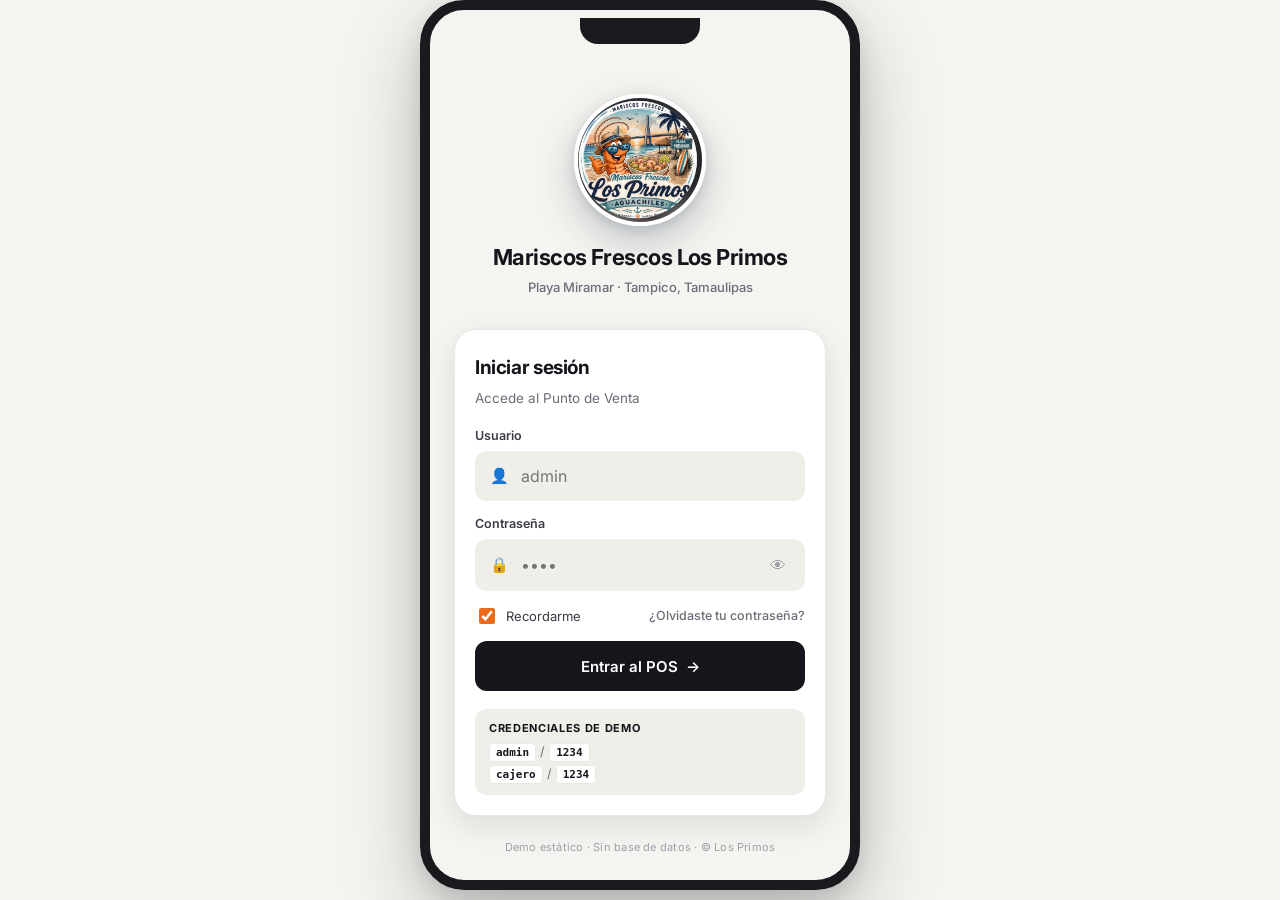
==== commit e273f4b5: "Fix PC mode: phone frame no longer applies when body.pc-mode The @media (min-width: 640px) phone-fra" ====
--- a/pos.html
+++ b/pos.html
@@ -7,7 +7,7 @@
   <meta name="apple-mobile-web-app-capable" content="yes" />
   <meta name="apple-mobile-web-app-status-bar-style" content="default" />
   <title>Los Primos · Punto de Venta</title>
-  <link rel="stylesheet" href="assets/styles.css?v=4" />
+  <link rel="stylesheet" href="assets/styles.css?v=6" />
   <link rel="icon" href="assets/logo.png" />
   <link rel="apple-touch-icon" href="assets/logo.png" />
   <link rel="preconnect" href="https://fonts.googleapis.com">
@@ -27,6 +27,9 @@
     </div>
     <div class="topbar-actions">
       <span class="user-chip" id="userChip">👤 admin</span>
+      <button class="btn-ghost view-toggle" id="viewToggle" title="Cambiar vista">
+        <span class="vt-icon">💻</span><span class="vt-label">PC</span>
+      </button>
       <button class="btn-ghost" id="logoutBtn" title="Cerrar sesión">Salir</button>
     </div>
   </header>
@@ -389,7 +392,7 @@
   <!-- Toasts -->
   <div class="toast-host" id="toastHost"></div>
 
-  <script src="assets/data.js?v=4"></script>
-  <script src="assets/app.js?v=4"></script>
+  <script src="assets/data.js?v=6"></script>
+  <script src="assets/app.js?v=6"></script>
 </body>
 </html>
--- a/assets/styles.css
+++ b/assets/styles.css
@@ -76,7 +76,7 @@
    PHONE FRAME on desktop
    ============================================================ */
 @media (min-width: 640px) {
-  body {
+  body:not(.pc-mode) {
     background:
       radial-gradient(1000px 500px at 50% -10%, var(--sea-soft), transparent 60%),
       radial-gradient(800px 400px at 50% 110%, var(--sand), transparent 60%),
@@ -84,8 +84,10 @@
     min-height: 100vh;
     padding: 32px 0;
   }
-  .login-body,
-  .app-body {
+  body:not(.pc-mode) .login-body,
+  body:not(.pc-mode).login-body,
+  body:not(.pc-mode) .app-body,
+  body:not(.pc-mode).app-body {
     max-width: var(--app-w);
     margin: 0 auto;
     background: var(--bg);
@@ -97,13 +99,11 @@
     border: 10px solid #1a1a1e;
     padding-bottom: 0 !important;
   }
-  .app-body {
-    padding-bottom: 0 !important;
-    min-height: 860px;
-  }
+  body:not(.pc-mode).app-body { min-height: 860px; }
+
   /* fake notch */
-  .login-body::before,
-  .app-body::before {
+  body:not(.pc-mode).login-body::before,
+  body:not(.pc-mode).app-body::before {
     content: "";
     position: absolute;
     top: 8px;
@@ -116,26 +116,29 @@
     z-index: 999;
   }
   /* re-anchor absolute/fixed inside phone frame */
-  .topbar,
-  .bottom-nav,
-  .sidebar,
-  .scrim,
-  .cart-scrim,
-  .cart-fab,
-  .pos-cart,
-  .modal,
-  .toast-host {
+  body:not(.pc-mode) .topbar,
+  body:not(.pc-mode) .bottom-nav,
+  body:not(.pc-mode) .sidebar,
+  body:not(.pc-mode) .scrim,
+  body:not(.pc-mode) .cart-scrim,
+  body:not(.pc-mode) .cart-fab,
+  body:not(.pc-mode) .pos-cart,
+  body:not(.pc-mode) .modal,
+  body:not(.pc-mode) .toast-host {
     position: absolute !important;
   }
-  .topbar { top: 0; left: 0; right: 0; }
-  .bottom-nav { bottom: 0; left: 0; right: 0; }
-  .sidebar, .scrim, .cart-scrim, .modal { inset: 0; }
-  .cart-fab {
+  body:not(.pc-mode) .topbar { top: 0; left: 0; right: 0; }
+  body:not(.pc-mode) .bottom-nav { bottom: 0; left: 0; right: 0; }
+  body:not(.pc-mode) .sidebar,
+  body:not(.pc-mode) .scrim,
+  body:not(.pc-mode) .cart-scrim,
+  body:not(.pc-mode) .modal { inset: 0; }
+  body:not(.pc-mode) .cart-fab {
     left: 12px; right: 12px;
     bottom: calc(var(--bottom-h) + 12px);
   }
-  .pos-cart { left: 0; right: 0; bottom: 0; }
-  .toast-host {
+  body:not(.pc-mode) .pos-cart { left: 0; right: 0; bottom: 0; }
+  body:not(.pc-mode) .toast-host {
     left: 0; right: 0;
     bottom: calc(var(--bottom-h) + 90px);
   }
@@ -1536,3 +1539,183 @@
 }
 
 .hide-sm { display: none; }
+
+/* ============================================================
+   View-toggle button (móvil ↔ PC)
+   ============================================================ */
+.view-toggle {
+  display: inline-flex !important;
+  align-items: center;
+  gap: 6px;
+  padding: 8px 12px !important;
+  min-height: 36px !important;
+  border-radius: 999px !important;
+  background: var(--surface-2) !important;
+  color: var(--ink-2) !important;
+  font-size: 12.5px !important;
+  font-weight: 600 !important;
+  border: 0 !important;
+}
+.view-toggle:active { background: var(--surface-3) !important; }
+.view-toggle .vt-icon { font-size: 14px; line-height: 1; }
+.view-toggle .vt-label { line-height: 1; }
+@media (max-width: 380px) {
+  .view-toggle .vt-label { display: none; }
+  .view-toggle { padding: 8px 10px !important; }
+}
+
+/* ============================================================
+   PC MODE — activado con body.pc-mode
+   Layout de app desktop: sidebar + contenido + carrito lateral
+   ============================================================ */
+@media (min-width: 900px) {
+  /* Body sin frame (redundante pero explícito) */
+  body.pc-mode {
+    padding: 0;
+    background: var(--bg);
+  }
+  /* App body */
+  body.pc-mode.app-body,
+  body.pc-mode .app-body {
+    padding-left: 240px;
+    padding-bottom: 24px;
+    min-height: 100dvh;
+  }
+
+  /* Sidebar siempre visible */
+  body.pc-mode .sidebar {
+    position: fixed;
+    top: 0;
+    left: 0;
+    bottom: 0;
+    width: 240px;
+    max-width: 240px;
+    transform: translateX(0);
+    box-shadow: none;
+    border-right: 1px solid var(--line);
+    border-radius: 0;
+    z-index: 20;
+  }
+  body.pc-mode .sidebar-header {
+    background: var(--surface);
+    padding-top: 20px;
+  }
+  body.pc-mode .sidebar .close-btn { display: none; }
+  body.pc-mode .menu-btn { display: none; }
+  body.pc-mode .scrim { display: none; }
+
+  /* Sin bottom nav ni FAB */
+  body.pc-mode .bottom-nav { display: none; }
+  body.pc-mode .cart-fab { display: none; }
+  body.pc-mode .cart-scrim { display: none; }
+
+  /* Topbar corrido a la derecha del sidebar */
+  body.pc-mode .topbar {
+    position: sticky;
+    top: 0;
+    padding: 12px 24px;
+    padding-top: 12px;
+    background: var(--surface);
+    border-bottom: 1px solid var(--line);
+    backdrop-filter: none;
+    -webkit-backdrop-filter: none;
+  }
+
+  /* Main content */
+  body.pc-mode .app-main {
+    max-width: 1400px;
+    padding: 24px 28px;
+    margin: 0 auto;
+  }
+
+  /* POS grid */
+  body.pc-mode .pos-grid {
+    display: grid;
+    grid-template-columns: 1fr 380px;
+    gap: 24px;
+    align-items: start;
+  }
+  body.pc-mode .pos-cart {
+    position: sticky;
+    top: calc(var(--topbar-h) + 24px);
+    left: auto;
+    right: auto;
+    bottom: auto;
+    max-height: calc(100dvh - var(--topbar-h) - 48px);
+    transform: none;
+    border-radius: var(--radius);
+    border: 1px solid var(--line);
+    box-shadow: var(--shadow-1);
+    padding: 18px;
+    background: var(--surface);
+  }
+  body.pc-mode .pos-cart::before { display: none; }
+  body.pc-mode .sheet-close { display: none; }
+  body.pc-mode .cart-items { max-height: 360px; }
+  body.pc-mode .cart-header h3 { font-size: 16px; }
+
+  /* Filter row estática */
+  body.pc-mode .filter-row {
+    position: static;
+    margin: 0 0 16px;
+    padding: 0;
+    border: 0;
+    background: transparent;
+    gap: 12px;
+  }
+  body.pc-mode .search-box {
+    min-width: 260px;
+    flex: 1;
+  }
+  body.pc-mode .chips {
+    margin: 0;
+    padding: 0;
+    width: auto;
+    flex: 2;
+    flex-wrap: wrap;
+    overflow: visible;
+  }
+
+  /* Product grid más denso */
+  body.pc-mode .product-grid {
+    grid-template-columns: repeat(auto-fill, minmax(170px, 1fr));
+    gap: 12px;
+  }
+
+  /* Stats en 4 columnas */
+  body.pc-mode .stat-cards {
+    grid-template-columns: repeat(4, 1fr);
+  }
+  body.pc-mode .two-col { grid-template-columns: 1fr 1fr; }
+
+  /* Modales centrados */
+  body.pc-mode .modal {
+    place-items: center;
+    padding: 20px;
+  }
+  body.pc-mode .modal-card {
+    border-radius: var(--radius-lg);
+    max-width: 460px;
+    padding: 24px;
+    animation: fadeIn .15s ease;
+  }
+  body.pc-mode .modal-card::before { display: none; }
+
+  /* Toasts */
+  body.pc-mode .toast-host {
+    bottom: 24px;
+    left: 240px;
+    right: 0;
+  }
+
+  /* UI chrome */
+  body.pc-mode .user-chip { display: inline-block; }
+  body.pc-mode .view-head h2 { font-size: 24px; }
+
+  /* Login PC */
+  body.pc-mode.login-body { padding: 32px 0; }
+  body.pc-mode .login-shell {
+    max-width: 420px;
+    margin: 0 auto;
+  }
+}
